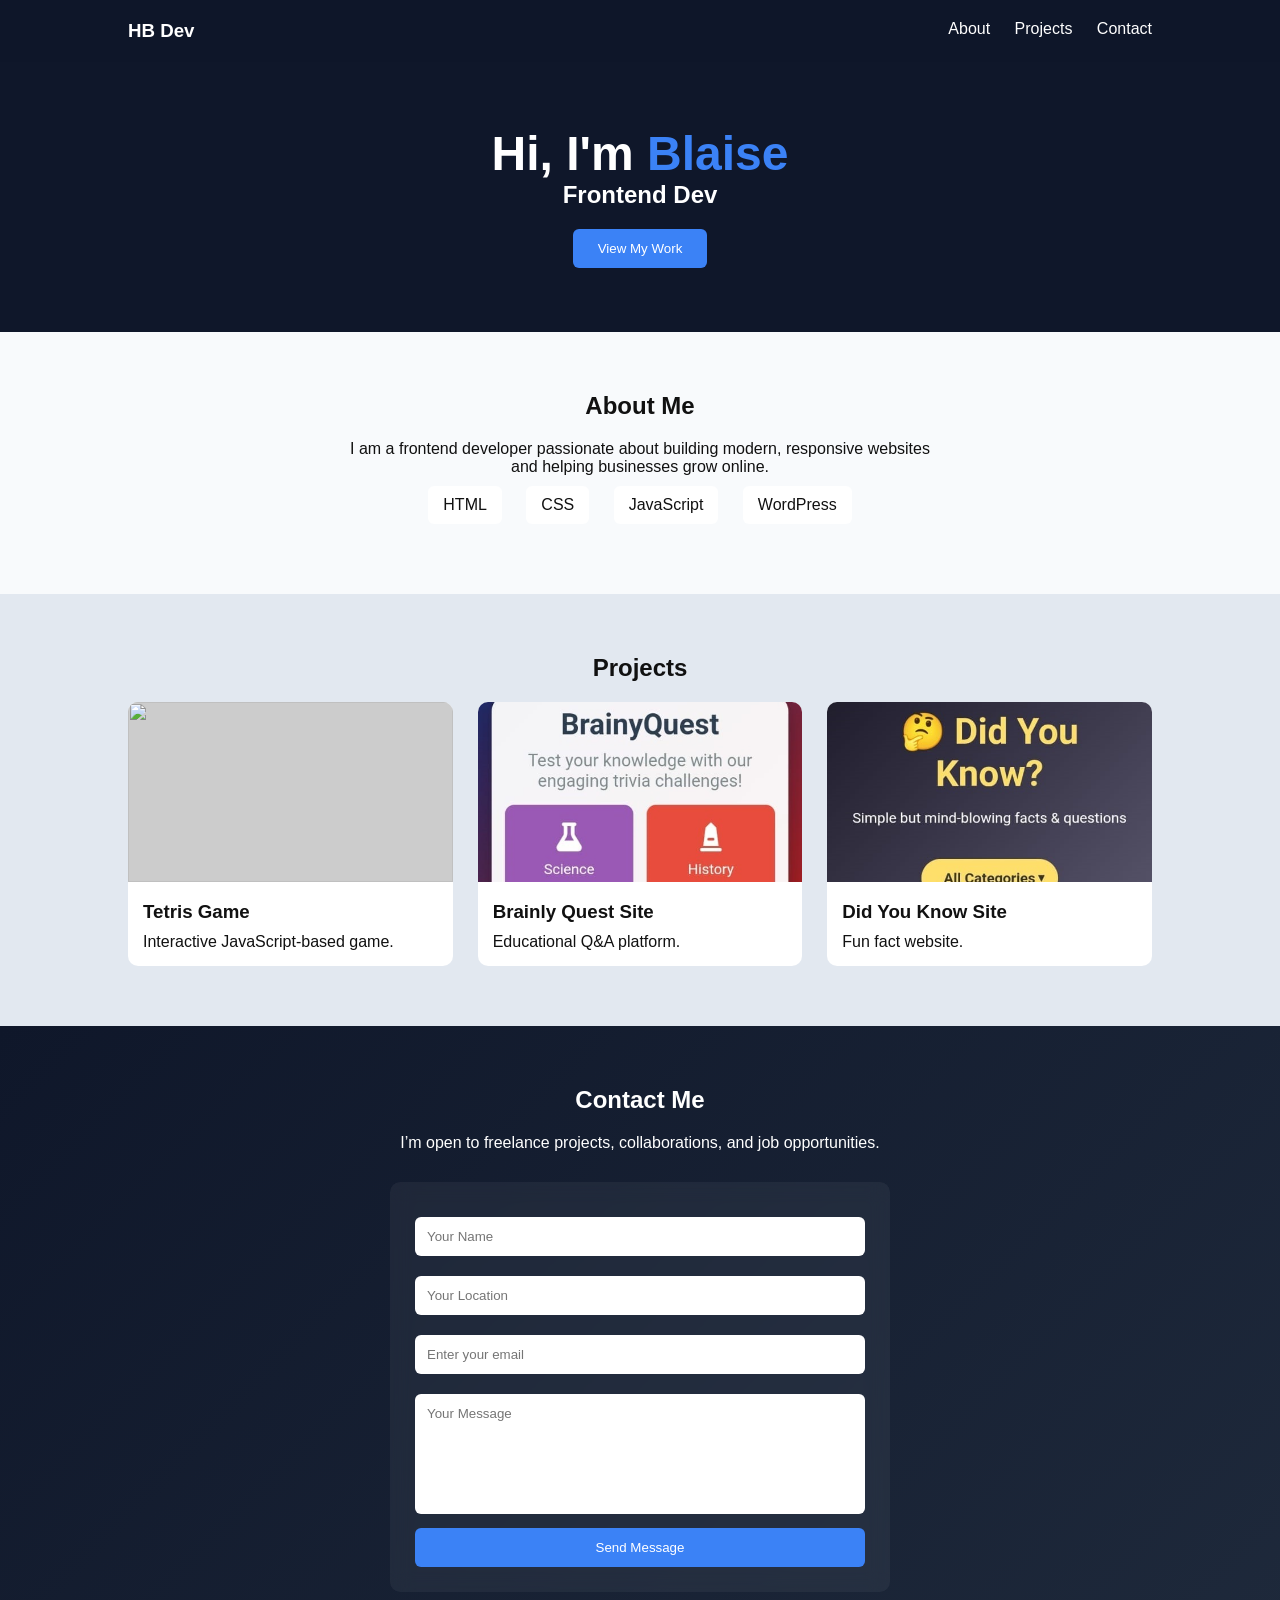
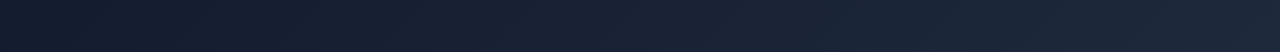
==== index.html @ 78ae5984 "Update index.html" ====
<!DOCTYPE html>
<html lang="en">
<head>
<meta charset="UTF-8">
<meta name="viewport" content="width=device-width, initial-scale=1.0">
<title>HB Portfolio</title>

<style>
* {
  margin: 0;
  padding: 0;
  box-sizing: border-box;
  font-family: 'Segoe UI', sans-serif;
  scroll-behavior: smooth;
  outline: none;
  -webkit-tap-highlight-color: transparent; /* Removes blue highlight on mobile */
}

/* COLORS */
:root {
  --dark: #0f172a;
  --accent: #3b82f6;
  --light-section: #f8fafc;
  --mid-section: #e2e8f0;
  --text-dark: #111;
  --text-light: #fff;
}

/* BODY */
body {
  background: var(--dark);
  color: var(--text-light);
}

/* NAV */
nav {
  display: flex;
  justify-content: space-between;
  padding: 20px 10%;
  position: sticky;
  top: 0;
  background: rgba(15,23,42,0.9);
  backdrop-filter: blur(10px);
}

nav a {
  margin-left: 20px;
  text-decoration: none;
  color: var(--text-light);
}

/* HERO */
.hero {
  height: 30vh;
  display: flex;
  flex-direction: column;
  justify-content: center;
  align-items: center;
  /* gap: 10px; */
  text-align: center;
}

.hero h1 {
  font-size: 3rem;
}

.hero span {
  color: var(--accent);
}

.btn {
  padding: 12px 25px;
  border: none;
  background: var(--accent);
  color: white;
  cursor: pointer;
  border-radius: 6px;
}

/* SECTIONS */
section {
  padding: 60px 10%;
}

/* SECTION COLORS */
#about {
  background: var(--light-section);
  color: var(--text-dark);
}

#projects {
  background: var(--mid-section);
  color: var(--text-dark);
}

#contact {
  background: linear-gradient(135deg, #0f172a, #1e293b);
}

/* HEADINGS */
h2 {
  text-align: center;
  margin-bottom: 20px;
}

/* SKILLS */
.skills {
  text-align: center;
}

.skills span {
  display: inline-block;
  margin: 10px;
  padding: 10px 15px;
  background: white;
  border-radius: 6px;
  color: #111;
  font-weight: 500;
}

/* PROJECTS */
.projects {
  display: grid;
  grid-template-columns: repeat(auto-fit, minmax(280px, 1fr));
  gap: 25px;
}

.project {
  background: white;
  border-radius: 10px;
  overflow: hidden;
  transition: 0.3s;
}

.project:hover {
  transform: translateY(-10px);
}

.project img {
  width: 100%;
  height: 180px;
  object-fit: cover;
  background: #ccc;
}

.project-content {
  padding: 15px;
}

.project-content h3 {
  margin-bottom: 10px;
}

/* CONTACT FORM */
.contact-box {
  max-width: 500px;
  margin: auto;
  background: rgba(255,255,255,0.05);
  padding: 25px;
  border-radius: 10px;
  backdrop-filter: blur(10px);
}

.contact-form input,
.contact-form textarea {
  width: 100%;
  padding: 12px;
  margin: 10px 0;
  border: none;
  border-radius: 6px;
}

.contact-form textarea {
  height: 120px;
  resize: none;
}

.contact-form button {
  width: 100%;
  padding: 12px;
  background: var(--accent);
  border: none;
  color: white;
  border-radius: 6px;
  cursor: pointer;
}

/* ANIMATION */
.hidden {
  opacity: 0;
  transform: translateY(40px);
  transition: 0.6s;
}

.show {
  opacity: 1;
  transform: translateY(0);
}

/* MOBILE */
@media(max-width: 768px) {
  .hero h1 {
    font-size: 2rem;
  }
  nav a {
  margin-left: 10px;
}
nav {
  padding: 15px 5%;
  
}
/* HERO */
.hero {
  height: 25vh;
}
/* SECTIONS */
section {
  padding: 10px 10%;
}


}
</style>
</head>

<body>

<!-- NAV -->
<nav>
  <h3>HB Dev</h3>
  <div>
    <a href="#about">About</a>
    <a href="#projects">Projects</a>
    <a href="#contact">Contact</a>
  </div>
</nav>

<!-- HERO -->
<section class="hero">
  <h1>Hi, I'm <span>Blaise</span></h1>
  <h2 id="typing"></h2>
  <button class="btn" onclick="scrollToProjects()">View My Work</button>
</section>

<!-- ABOUT -->
<section id="about" class="hidden">
  <h2>About Me</h2>
  <p style="text-align:center; max-width:600px; margin:auto;">
    I am a frontend developer passionate about building modern,
     responsive websites and helping businesses grow online.
  </p>

  <div class="skills">
    <span>HTML</span>
    <span>CSS</span>
    <span>JavaScript</span>
    <span>WordPress</span>
  </div>
</section>

<!-- PROJECTS -->
<section id="projects" class="hidden">
  <h2>Projects</h2>

  <div class="projects">
    <div class="project">
      <img src="images/image1.jpg">
      <div class="project-content">
        <h3>Tetris Game</h3>
        <p>Interactive JavaScript-based game.</p>
      </div>
    </div>

    <div class="project">
      <img src="images/image2.jpeg">
      <div class="project-content">
        <h3>Brainly Quest Site</h3>
        <p>Educational Q&A platform.</p>
      </div>
    </div>

    <div class="project">
      <img src="images/image3.jpeg">
      <div class="project-content">
        <h3>Did You Know Site</h3>
        <p>Fun fact website.</p>
      </div>
    </div>
  </div>
</section>

<!-- CONTACT -->
<section id="contact" class="hidden">
  <h2>Contact Me</h2>

  <p style="text-align:center; max-width:600px; margin:auto; margin-bottom:30px;">
    I’m open to freelance projects, collaborations, and job opportunities.
  </p>

  <div class="contact-box">
    <form class="contact-form" action="https://formsubmit.co/heneblaise21@gmail.com" method="POST">
      
      <!-- Hidden Config -->
      <input type="hidden" name="_captcha" value="false">
      <input type="hidden" name="_subject" value="New Portfolio Message">

      <input type="text" name="name" placeholder="Your Name" required>
      <input type="text" name="location" placeholder="Your Location" required>
      <input type="email" name="email" placeholder="Enter your email" required>
      <textarea name="message" placeholder="Your Message" required></textarea>

      <button type="submit">Send Message</button>
    </form>
  </div>
</section>

<script>

/* SCROLL */
function scrollToProjects() {
  document.getElementById("projects").scrollIntoView();
}

/* TYPING EFFECT */
const texts = ["Frontend Developer", "Web Designer", "Creative Thinker"];
let i = 0, j = 0, current = "", deleting = false;

function type() {
  if (!deleting && j <= texts[i].length) {
    current = texts[i].substring(0, j++);
  } else if (deleting && j >= 0) {
    current = texts[i].substring(0, j--);
  }

  document.getElementById("typing").innerHTML = current;

  if (j === texts[i].length) deleting = true;
  if (j === 0) {
    deleting = false;
    i = (i + 1) % texts.length;
  }

  setTimeout(type, 100);
}
type();

/* SCROLL ANIMATION */
const observer = new IntersectionObserver(entries => {
  entries.forEach(entry => {
    if (entry.isIntersecting) {
      entry.target.classList.add("show");
    }
  });
});

document.querySelectorAll(".hidden").forEach(el => observer.observe(el));

</script>

</body>
</html>
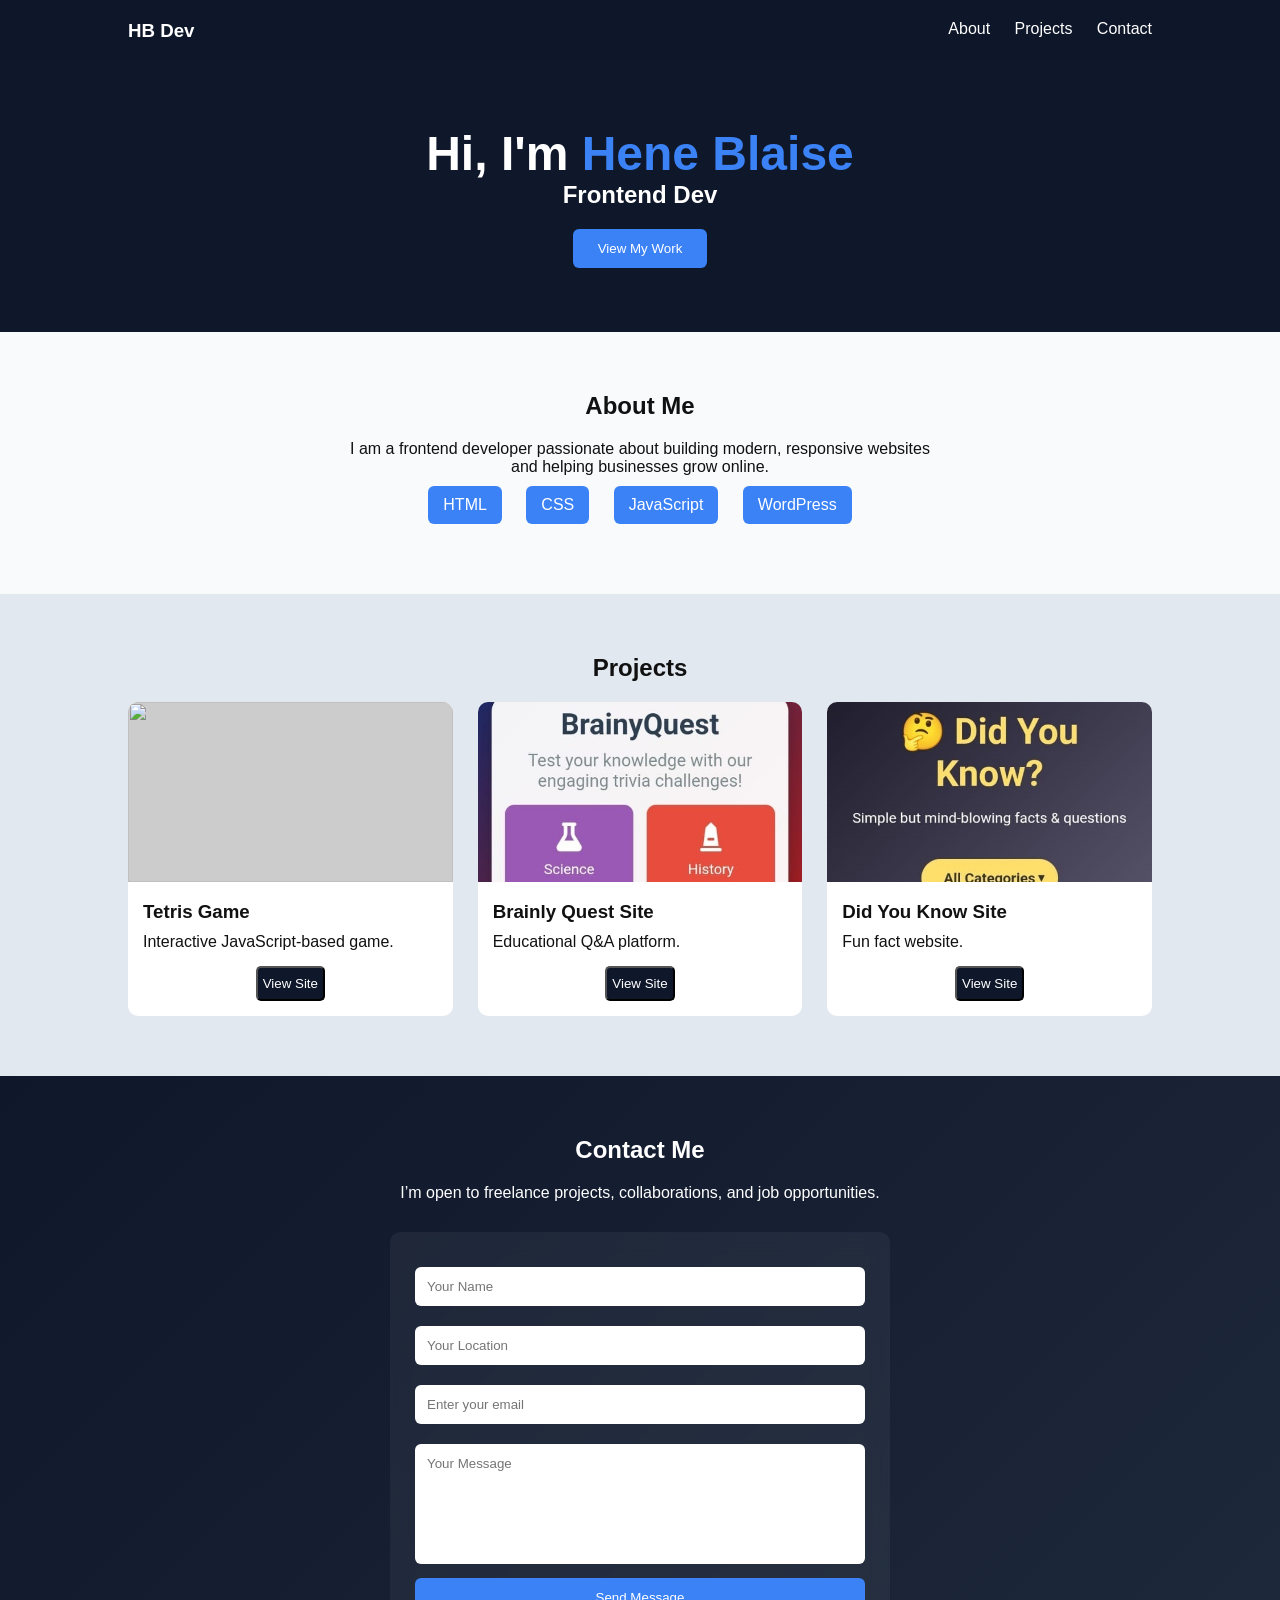
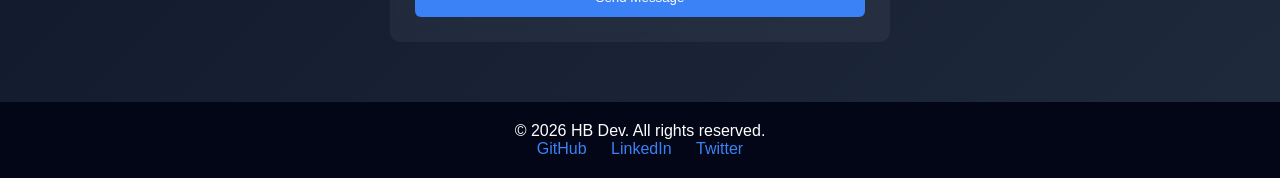
==== commit 3fc94c7d: "Update index.html" ====
--- a/index.html
+++ b/index.html
@@ -112,9 +112,9 @@
   display: inline-block;
   margin: 10px;
   padding: 10px 15px;
-  background: white;
+  background: var(--accent);
   border-radius: 6px;
-  color: #111;
+  color: #ffffff;
   font-weight: 500;
 }
 
@@ -150,6 +150,21 @@
 .project-content h3 {
   margin-bottom: 10px;
 }
+
+.btn-div{
+    display: flex;
+    justify-content: center;
+    margin-bottom: 15px;
+}
+
+
+.project-btn {
+    padding: 8px 5px;
+    border-radius: 5px;
+    color: #fff;
+    background: #0f172a; 
+}
+
 
 /* CONTACT FORM */
 .contact-box {
@@ -197,6 +212,24 @@
   transform: translateY(0);
 }
 
+/* FOOTER */
+footer {
+  background: #020617;
+  color: white;
+  text-align: center;
+  padding: 20px;
+}
+
+footer a {
+  color: var(--accent);
+  margin: 0 10px;
+  text-decoration: none;
+}
+
+
+
+
+
 /* MOBILE */
 @media(max-width: 768px) {
   .hero h1 {
@@ -215,7 +248,7 @@
 }
 /* SECTIONS */
 section {
-  padding: 10px 10%;
+  padding: 20px 10%;
 }
 
 
@@ -237,7 +270,7 @@
 
 <!-- HERO -->
 <section class="hero">
-  <h1>Hi, I'm <span>Blaise</span></h1>
+  <h1>Hi, I'm <span>Hene Blaise</span></h1>
   <h2 id="typing"></h2>
   <button class="btn" onclick="scrollToProjects()">View My Work</button>
 </section>
@@ -269,6 +302,9 @@
         <h3>Tetris Game</h3>
         <p>Interactive JavaScript-based game.</p>
       </div>
+      <div class="btn-div">
+         <a href=""><button class="project-btn" > View Site </button></a>
+      </div>
     </div>
 
     <div class="project">
@@ -277,6 +313,10 @@
         <h3>Brainly Quest Site</h3>
         <p>Educational Q&A platform.</p>
       </div>
+      <div class="btn-div">
+         <a href=""><button class="project-btn" > View Site </button></a>
+      </div>
+      
     </div>
 
     <div class="project">
@@ -284,6 +324,9 @@
       <div class="project-content">
         <h3>Did You Know Site</h3>
         <p>Fun fact website.</p>
+      </div>
+      <div class="btn-div">
+         <a href=""><button class="project-btn" > View Site </button></a>
       </div>
     </div>
   </div>
@@ -313,6 +356,18 @@
     </form>
   </div>
 </section>
+
+
+<footer>
+  <p>© 2026 HB Dev. All rights reserved.</p>
+
+  <div>
+    <a href="#">GitHub</a>
+    <a href="#">LinkedIn</a>
+    <a href="#">Twitter</a>
+  </div>
+</footer>
+
 
 <script>
 
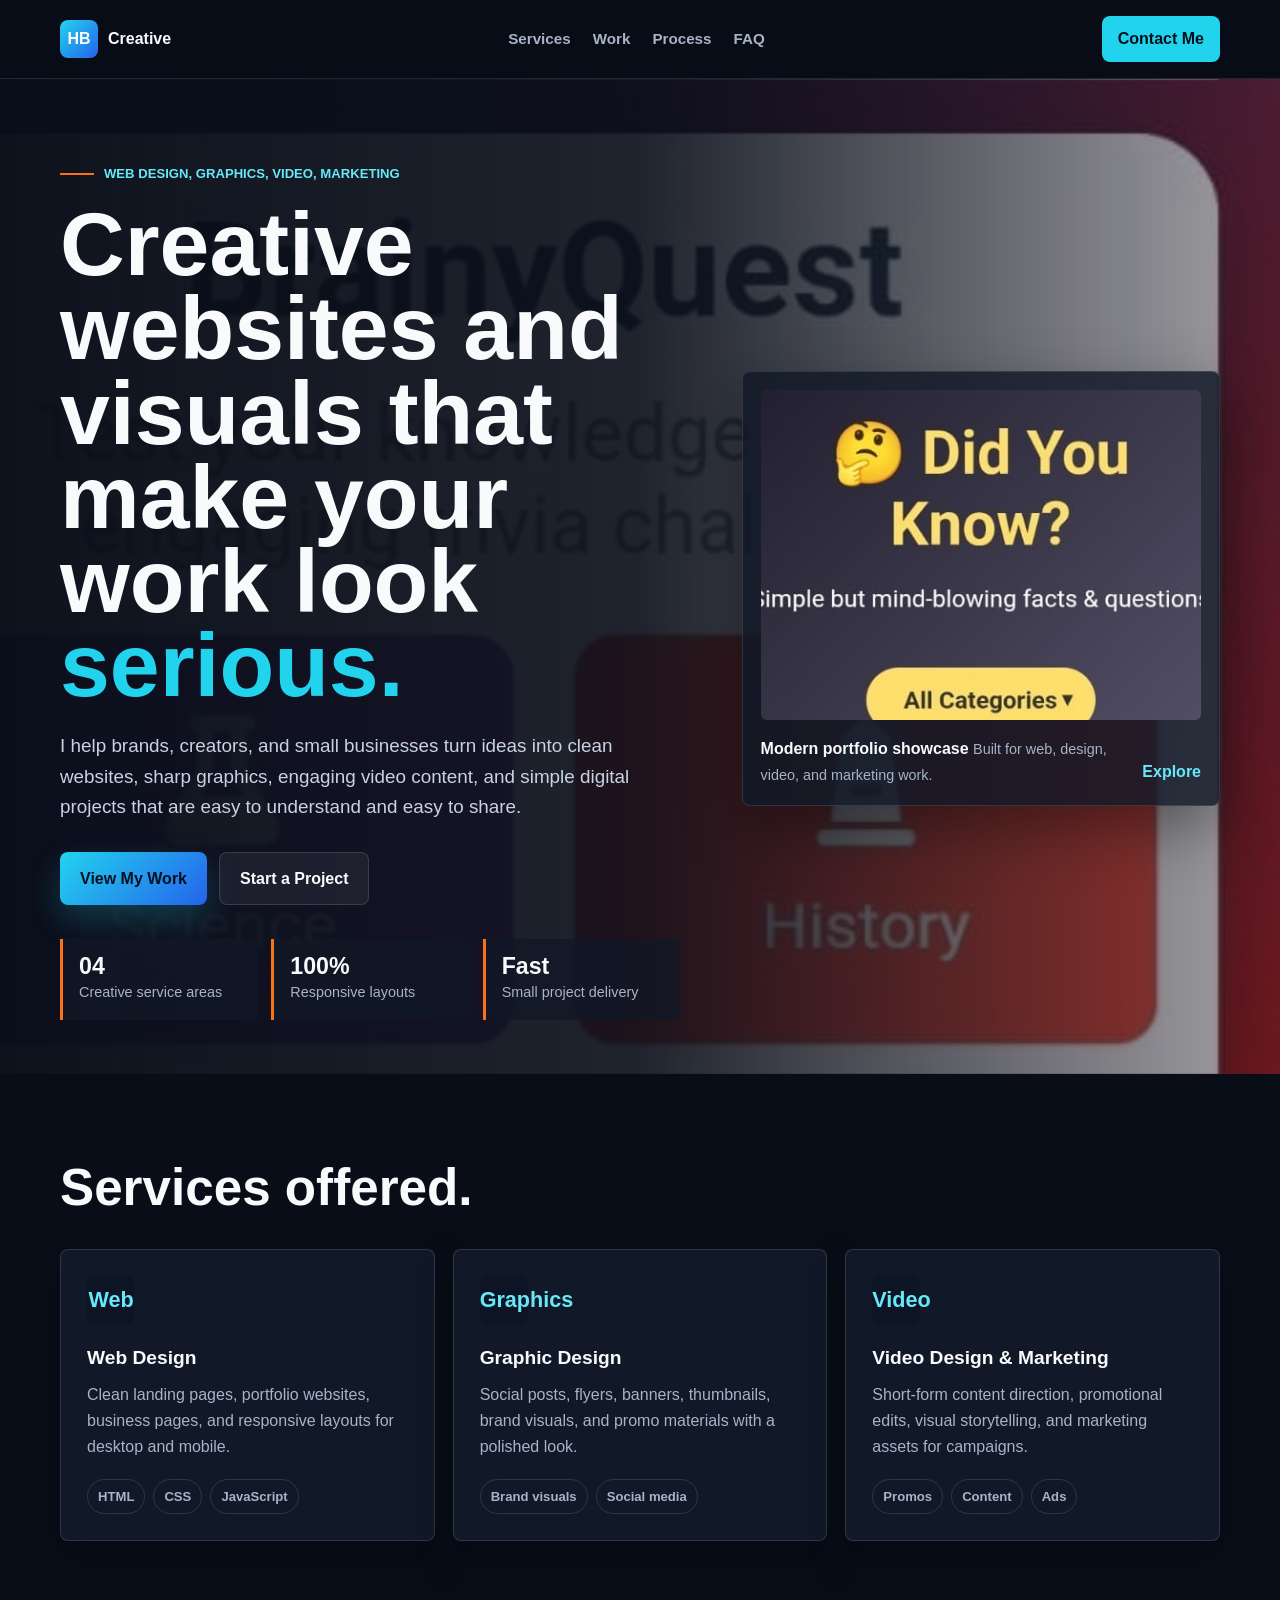
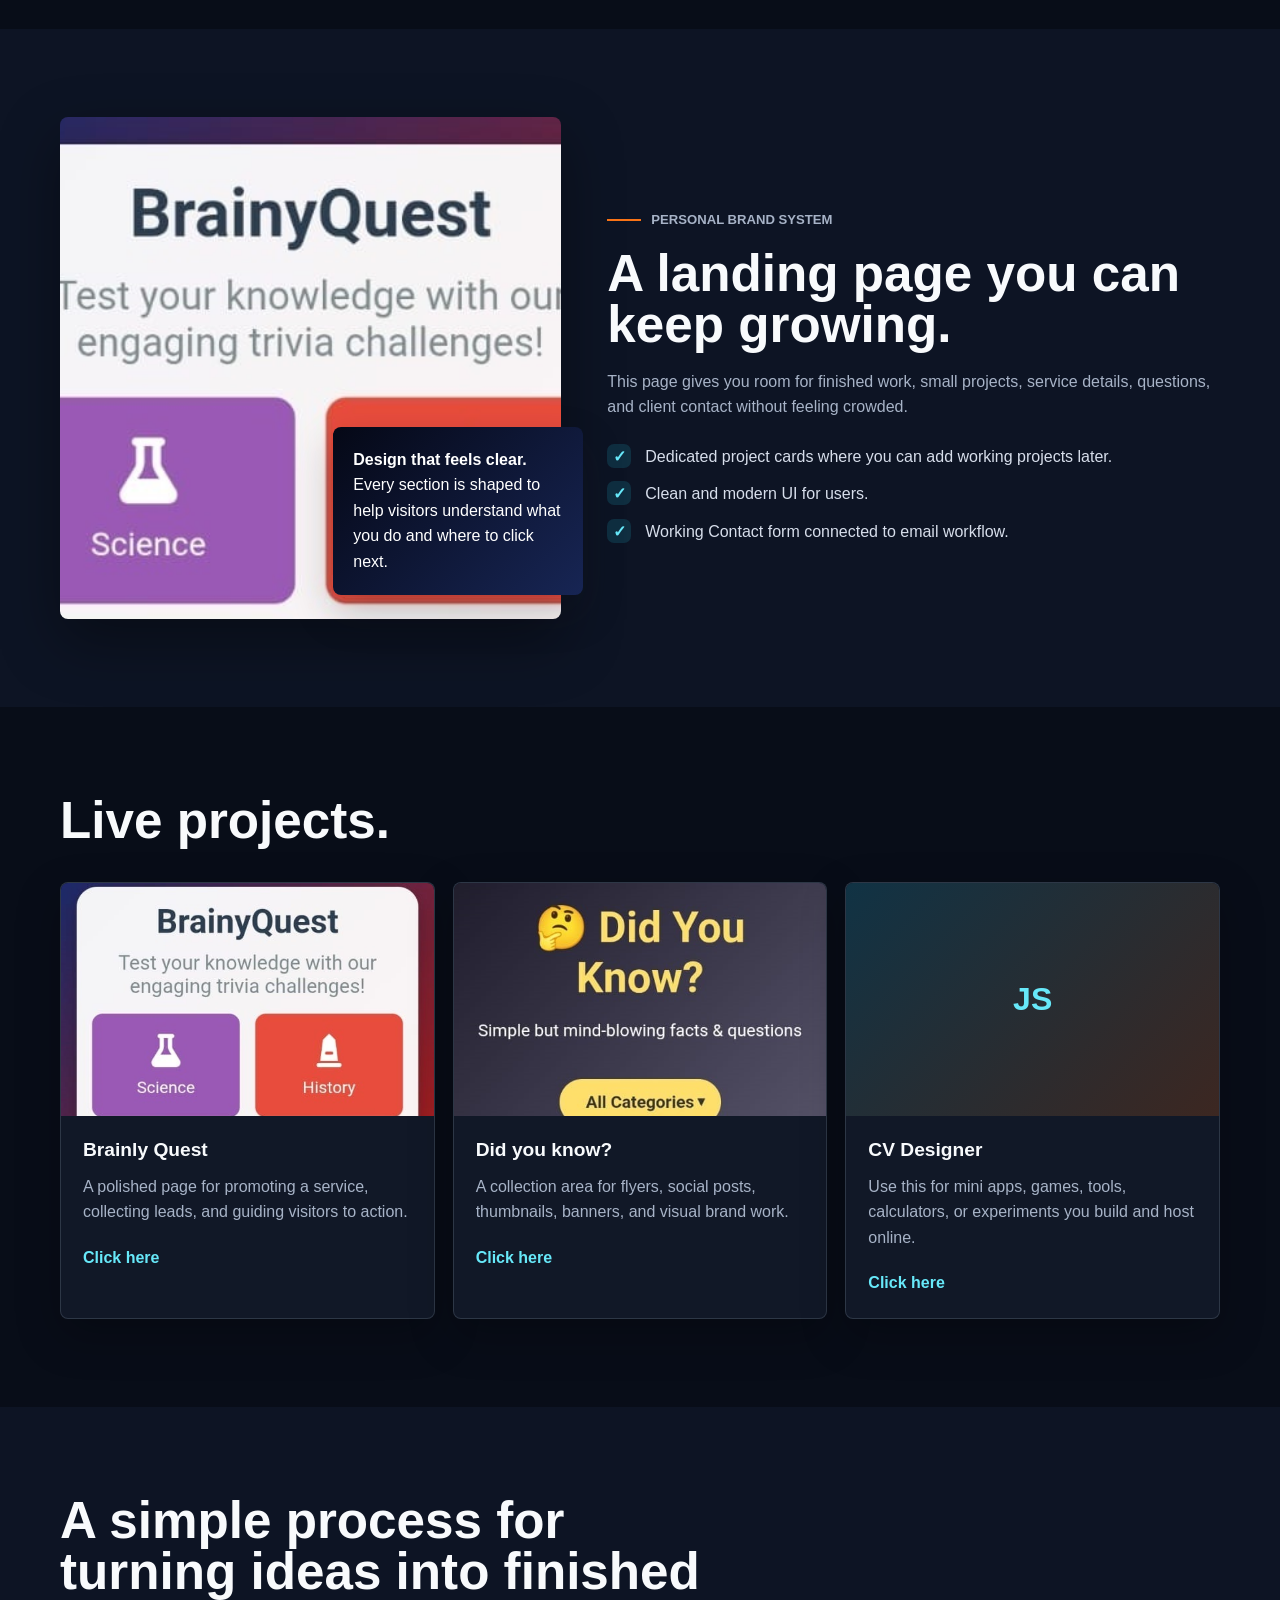
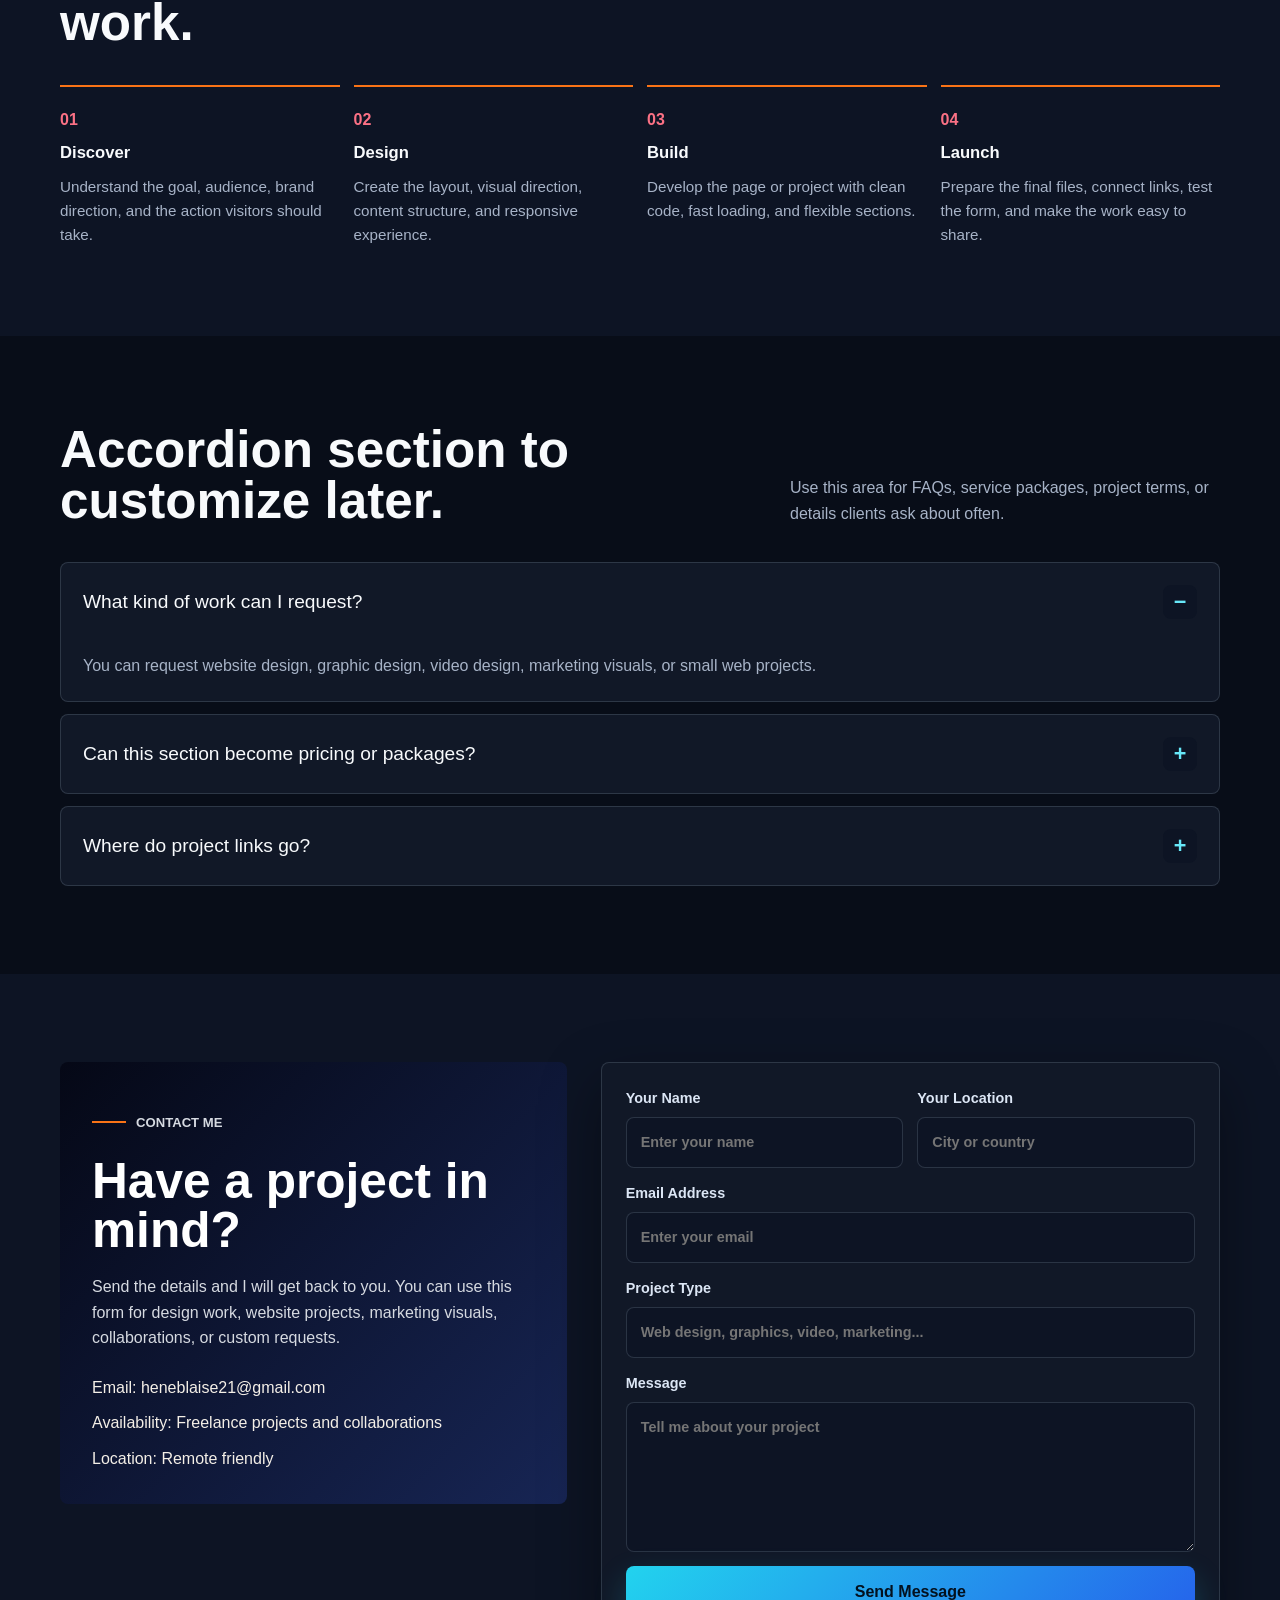
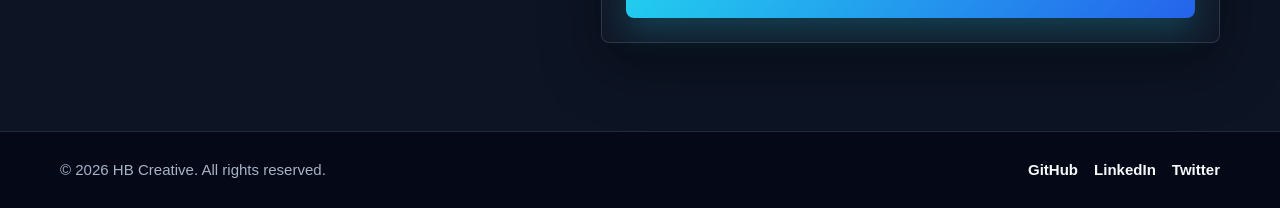
==== commit bfa99b11: "Add files via upload" ====
--- a/index.html
+++ b/index.html
@@ -1,416 +1,1057 @@
-<!DOCTYPE html>
-<html lang="en">
-<head>
-<meta charset="UTF-8">
-<meta name="viewport" content="width=device-width, initial-scale=1.0">
-<title>HB Portfolio</title>
-
-<style>
-* {
-  margin: 0;
-  padding: 0;
-  box-sizing: border-box;
-  font-family: 'Segoe UI', sans-serif;
-  scroll-behavior: smooth;
-  outline: none;
-  -webkit-tap-highlight-color: transparent; /* Removes blue highlight on mobile */
-}
-
-/* COLORS */
-:root {
-  --dark: #0f172a;
-  --accent: #3b82f6;
-  --light-section: #f8fafc;
-  --mid-section: #e2e8f0;
-  --text-dark: #111;
-  --text-light: #fff;
-}
-
-/* BODY */
-body {
-  background: var(--dark);
-  color: var(--text-light);
-}
-
-/* NAV */
-nav {
-  display: flex;
-  justify-content: space-between;
-  padding: 20px 10%;
-  position: sticky;
-  top: 0;
-  background: rgba(15,23,42,0.9);
-  backdrop-filter: blur(10px);
-}
-
-nav a {
-  margin-left: 20px;
-  text-decoration: none;
-  color: var(--text-light);
-}
-
-/* HERO */
-.hero {
-  height: 30vh;
-  display: flex;
-  flex-direction: column;
-  justify-content: center;
-  align-items: center;
-  /* gap: 10px; */
-  text-align: center;
-}
-
-.hero h1 {
-  font-size: 3rem;
-}
-
-.hero span {
-  color: var(--accent);
-}
-
-.btn {
-  padding: 12px 25px;
-  border: none;
-  background: var(--accent);
-  color: white;
-  cursor: pointer;
-  border-radius: 6px;
-}
-
-/* SECTIONS */
-section {
-  padding: 60px 10%;
-}
-
-/* SECTION COLORS */
-#about {
-  background: var(--light-section);
-  color: var(--text-dark);
-}
-
-#projects {
-  background: var(--mid-section);
-  color: var(--text-dark);
-}
-
-#contact {
-  background: linear-gradient(135deg, #0f172a, #1e293b);
-}
-
-/* HEADINGS */
-h2 {
-  text-align: center;
-  margin-bottom: 20px;
-}
-
-/* SKILLS */
-.skills {
-  text-align: center;
-}
-
-.skills span {
-  display: inline-block;
-  margin: 10px;
-  padding: 10px 15px;
-  background: var(--accent);
-  border-radius: 6px;
-  color: #ffffff;
-  font-weight: 500;
-}
-
-/* PROJECTS */
-.projects {
-  display: grid;
-  grid-template-columns: repeat(auto-fit, minmax(280px, 1fr));
-  gap: 25px;
-}
-
-.project {
-  background: white;
-  border-radius: 10px;
-  overflow: hidden;
-  transition: 0.3s;
-}
-
-.project:hover {
-  transform: translateY(-10px);
-}
-
-.project img {
-  width: 100%;
-  height: 180px;
-  object-fit: cover;
-  background: #ccc;
-}
-
-.project-content {
-  padding: 15px;
-}
-
-.project-content h3 {
-  margin-bottom: 10px;
-}
-
-.btn-div{
-    display: flex;
-    justify-content: center;
-    margin-bottom: 15px;
-}
-
-
-.project-btn {
-    padding: 8px 5px;
-    border-radius: 5px;
-    color: #fff;
-    background: #0f172a; 
-}
-
-
-/* CONTACT FORM */
-.contact-box {
-  max-width: 500px;
-  margin: auto;
-  background: rgba(255,255,255,0.05);
-  padding: 25px;
-  border-radius: 10px;
-  backdrop-filter: blur(10px);
-}
-
-.contact-form input,
-.contact-form textarea {
-  width: 100%;
-  padding: 12px;
-  margin: 10px 0;
-  border: none;
-  border-radius: 6px;
-}
-
-.contact-form textarea {
-  height: 120px;
-  resize: none;
-}
-
-.contact-form button {
-  width: 100%;
-  padding: 12px;
-  background: var(--accent);
-  border: none;
-  color: white;
-  border-radius: 6px;
-  cursor: pointer;
-}
-
-/* ANIMATION */
-.hidden {
-  opacity: 0;
-  transform: translateY(40px);
-  transition: 0.6s;
-}
-
-.show {
-  opacity: 1;
-  transform: translateY(0);
-}
-
-/* FOOTER */
-footer {
-  background: #020617;
-  color: white;
-  text-align: center;
-  padding: 20px;
-}
-
-footer a {
-  color: var(--accent);
-  margin: 0 10px;
-  text-decoration: none;
-}
-
-
-
-
-
-/* MOBILE */
-@media(max-width: 768px) {
-  .hero h1 {
-    font-size: 2rem;
-  }
-  nav a {
-  margin-left: 10px;
-}
-nav {
-  padding: 15px 5%;
-  
-}
-/* HERO */
-.hero {
-  height: 25vh;
-}
-/* SECTIONS */
-section {
-  padding: 20px 10%;
-}
-
-
-}
-</style>
-</head>
-
-<body>
-
-<!-- NAV -->
-<nav>
-  <h3>HB Dev</h3>
-  <div>
-    <a href="#about">About</a>
-    <a href="#projects">Projects</a>
-    <a href="#contact">Contact</a>
-  </div>
-</nav>
-
-<!-- HERO -->
-<section class="hero">
-  <h1>Hi, I'm <span>Hene Blaise</span></h1>
-  <h2 id="typing"></h2>
-  <button class="btn" onclick="scrollToProjects()">View My Work</button>
-</section>
-
-<!-- ABOUT -->
-<section id="about" class="hidden">
-  <h2>About Me</h2>
-  <p style="text-align:center; max-width:600px; margin:auto;">
-    I am a frontend developer passionate about building modern,
-     responsive websites and helping businesses grow online.
-  </p>
-
-  <div class="skills">
-    <span>HTML</span>
-    <span>CSS</span>
-    <span>JavaScript</span>
-    <span>WordPress</span>
-  </div>
-</section>
-
-<!-- PROJECTS -->
-<section id="projects" class="hidden">
-  <h2>Projects</h2>
-
-  <div class="projects">
-    <div class="project">
-      <img src="images/image1.jpg">
-      <div class="project-content">
-        <h3>Tetris Game</h3>
-        <p>Interactive JavaScript-based game.</p>
-      </div>
-      <div class="btn-div">
-         <a href=""><button class="project-btn" > View Site </button></a>
-      </div>
-    </div>
-
-    <div class="project">
-      <img src="images/image2.jpeg">
-      <div class="project-content">
-        <h3>Brainly Quest Site</h3>
-        <p>Educational Q&A platform.</p>
-      </div>
-      <div class="btn-div">
-         <a href=""><button class="project-btn" > View Site </button></a>
-      </div>
-      
-    </div>
-
-    <div class="project">
-      <img src="images/image3.jpeg">
-      <div class="project-content">
-        <h3>Did You Know Site</h3>
-        <p>Fun fact website.</p>
-      </div>
-      <div class="btn-div">
-         <a href=""><button class="project-btn" > View Site </button></a>
-      </div>
-    </div>
-  </div>
-</section>
-
-<!-- CONTACT -->
-<section id="contact" class="hidden">
-  <h2>Contact Me</h2>
-
-  <p style="text-align:center; max-width:600px; margin:auto; margin-bottom:30px;">
-    I’m open to freelance projects, collaborations, and job opportunities.
-  </p>
-
-  <div class="contact-box">
-    <form class="contact-form" action="https://formsubmit.co/heneblaise21@gmail.com" method="POST">
-      
-      <!-- Hidden Config -->
-      <input type="hidden" name="_captcha" value="false">
-      <input type="hidden" name="_subject" value="New Portfolio Message">
-
-      <input type="text" name="name" placeholder="Your Name" required>
-      <input type="text" name="location" placeholder="Your Location" required>
-      <input type="email" name="email" placeholder="Enter your email" required>
-      <textarea name="message" placeholder="Your Message" required></textarea>
-
-      <button type="submit">Send Message</button>
-    </form>
-  </div>
-</section>
-
-
-<footer>
-  <p>© 2026 HB Dev. All rights reserved.</p>
-
-  <div>
-    <a href="#">GitHub</a>
-    <a href="#">LinkedIn</a>
-    <a href="#">Twitter</a>
-  </div>
-</footer>
-
-
-<script>
-
-/* SCROLL */
-function scrollToProjects() {
-  document.getElementById("projects").scrollIntoView();
-}
-
-/* TYPING EFFECT */
-const texts = ["Frontend Developer", "Web Designer", "Creative Thinker"];
-let i = 0, j = 0, current = "", deleting = false;
-
-function type() {
-  if (!deleting && j <= texts[i].length) {
-    current = texts[i].substring(0, j++);
-  } else if (deleting && j >= 0) {
-    current = texts[i].substring(0, j--);
-  }
-
-  document.getElementById("typing").innerHTML = current;
-
-  if (j === texts[i].length) deleting = true;
-  if (j === 0) {
-    deleting = false;
-    i = (i + 1) % texts.length;
-  }
-
-  setTimeout(type, 100);
-}
-type();
-
-/* SCROLL ANIMATION */
-const observer = new IntersectionObserver(entries => {
-  entries.forEach(entry => {
-    if (entry.isIntersecting) {
-      entry.target.classList.add("show");
-    }
-  });
-});
-
-document.querySelectorAll(".hidden").forEach(el => observer.observe(el));
-
-</script>
-
-</body>
-</html>
+<!DOCTYPE html>
+<html lang="en">
+<head>
+<meta charset="UTF-8">
+<meta name="viewport" content="width=device-width, initial-scale=1.0">
+<title>HB Creative Portfolio</title>
+
+<style>
+:root {
+  --ink: #f8fafc;
+  --muted: #a7b3c7;
+  --paper: #080d18;
+  --panel: #111827;
+  --line: rgba(148, 163, 184, 0.22);
+  --brand: #22d3ee;
+  --brand-dark: #67e8f9;
+  --accent: #f97316;
+  --rose: #fb7185;
+  --deep: #050816;
+  --soft: #0d1424;
+  --shadow: 0 22px 60px rgba(0, 0, 0, 0.38);
+}
+
+* {
+  box-sizing: border-box;
+  margin: 0;
+  padding: 0;
+}
+
+html {
+  scroll-behavior: smooth;
+}
+
+body {
+  min-height: 100vh;
+  background: var(--paper);
+  color: var(--ink);
+  font-family: Inter, "Segoe UI", Arial, sans-serif;
+  line-height: 1.6;
+}
+
+img {
+  display: block;
+  max-width: 100%;
+}
+
+a {
+  color: inherit;
+  text-decoration: none;
+}
+
+.site-header {
+  position: sticky;
+  top: 0;
+  z-index: 20;
+  border-bottom: 1px solid rgba(148, 163, 184, 0.18);
+  background: rgba(8, 13, 24, 0.86);
+  backdrop-filter: blur(18px);
+}
+
+.nav {
+  display: flex;
+  align-items: center;
+  justify-content: space-between;
+  gap: 24px;
+  width: min(1160px, calc(100% - 32px));
+  margin: 0 auto;
+  padding: 16px 0;
+}
+
+.brand {
+  display: inline-flex;
+  align-items: center;
+  gap: 10px;
+  font-weight: 800;
+  letter-spacing: 0;
+}
+
+.brand-mark {
+  display: grid;
+  width: 38px;
+  height: 38px;
+  place-items: center;
+  border-radius: 8px;
+  background: linear-gradient(135deg, var(--brand), #2563eb);
+  color: #fff;
+}
+
+.nav-links {
+  display: flex;
+  align-items: center;
+  gap: 22px;
+  color: var(--muted);
+  font-size: 0.95rem;
+  font-weight: 650;
+}
+
+.nav-links a:hover {
+  color: var(--brand);
+}
+
+.nav-cta,
+.btn {
+  display: inline-flex;
+  align-items: center;
+  justify-content: center;
+  min-height: 44px;
+  border: 0;
+  border-radius: 8px;
+  cursor: pointer;
+  font: inherit;
+  font-weight: 750;
+  transition: transform 0.2s ease, box-shadow 0.2s ease, background 0.2s ease;
+}
+
+.nav-cta {
+  padding: 10px 16px;
+  background: var(--brand);
+  color: #04111d;
+}
+
+.btn {
+  padding: 13px 20px;
+}
+
+.btn.primary {
+  background: linear-gradient(135deg, var(--brand), #2563eb);
+  color: #03111f;
+  box-shadow: 0 14px 32px rgba(34, 211, 238, 0.22);
+}
+
+.btn.secondary {
+  border: 1px solid var(--line);
+  background: rgba(255, 255, 255, 0.06);
+  color: var(--ink);
+}
+
+.btn:hover,
+.nav-cta:hover {
+  transform: translateY(-2px);
+}
+
+main {
+  overflow: hidden;
+}
+
+.section {
+  padding: 88px 0;
+}
+
+.section.alt {
+  background: var(--soft);
+}
+
+.wrap {
+  width: min(1160px, calc(100% - 32px));
+  margin: 0 auto;
+}
+
+.hero {
+  position: relative;
+  min-height: calc(100vh - 72px);
+  display: grid;
+  align-items: center;
+  padding: 78px 0 54px;
+  background:
+    linear-gradient(90deg, rgba(8, 13, 24, 0.98) 0%, rgba(8, 13, 24, 0.9) 50%, rgba(8, 13, 24, 0.36) 100%),
+    url("images/image2.jpeg") center right / cover;
+}
+
+.hero-grid {
+  display: grid;
+  grid-template-columns: minmax(0, 1.02fr) minmax(320px, 0.78fr);
+  gap: 56px;
+  align-items: center;
+}
+
+.eyebrow {
+  display: inline-flex;
+  align-items: center;
+  gap: 10px;
+  margin-bottom: 18px;
+  color: var(--brand-dark);
+  font-size: 0.82rem;
+  font-weight: 800;
+  text-transform: uppercase;
+}
+
+.eyebrow::before {
+  content: "";
+  width: 34px;
+  height: 2px;
+  background: var(--accent);
+}
+
+.hero h1 {
+  max-width: 760px;
+  font-size: clamp(2.7rem, 7vw, 6.4rem);
+  line-height: 0.94;
+  letter-spacing: 0;
+}
+
+.hero h1 span {
+  color: var(--brand);
+}
+
+.hero-copy {
+  max-width: 650px;
+  margin: 24px 0 30px;
+  color: #c7d2e4;
+  font-size: clamp(1rem, 2vw, 1.18rem);
+}
+
+.hero-actions {
+  display: flex;
+  flex-wrap: wrap;
+  gap: 12px;
+  margin-bottom: 34px;
+}
+
+.hero-stats {
+  display: grid;
+  grid-template-columns: repeat(3, minmax(0, 1fr));
+  gap: 14px;
+  max-width: 620px;
+}
+
+.stat {
+  border-left: 3px solid var(--accent);
+  background: rgba(17, 24, 39, 0.78);
+  padding: 16px;
+}
+
+.stat strong {
+  display: block;
+  font-size: 1.45rem;
+  line-height: 1;
+}
+
+.stat span {
+  color: var(--muted);
+  font-size: 0.9rem;
+}
+
+.hero-panel {
+  background: rgba(17, 24, 39, 0.82);
+  border: 1px solid rgba(148, 163, 184, 0.2);
+  border-radius: 8px;
+  box-shadow: var(--shadow);
+  padding: 18px;
+}
+
+.hero-panel img {
+  width: 100%;
+  aspect-ratio: 4 / 3;
+  border-radius: 6px;
+  object-fit: cover;
+}
+
+.panel-caption {
+  display: flex;
+  align-items: center;
+  justify-content: space-between;
+  gap: 16px;
+  margin-top: 16px;
+}
+
+.panel-caption strong {
+  font-size: 1rem;
+}
+
+.panel-caption span {
+  color: var(--muted);
+  font-size: 0.9rem;
+}
+
+.section-head {
+  display: flex;
+  align-items: end;
+  justify-content: space-between;
+  gap: 28px;
+  margin-bottom: 36px;
+}
+
+.section-head h2 {
+  max-width: 650px;
+  font-size: clamp(2rem, 4vw, 3.4rem);
+  line-height: 1;
+  letter-spacing: 0;
+}
+
+.section-head p {
+  max-width: 430px;
+  color: var(--muted);
+}
+
+.services {
+  display: grid;
+  grid-template-columns: repeat(3, minmax(0, 1fr));
+  gap: 18px;
+}
+
+.service {
+  min-height: 260px;
+  border: 1px solid var(--line);
+  border-radius: 8px;
+  background: var(--panel);
+  padding: 26px;
+  box-shadow: 0 16px 42px rgba(0, 0, 0, 0.24);
+}
+
+.service-icon {
+  display: grid;
+  width: 48px;
+  height: 48px;
+  margin-bottom: 22px;
+  place-items: center;
+  border-radius: 8px;
+  background: var(--soft);
+  color: var(--brand-dark);
+  font-size: 1.35rem;
+  font-weight: 900;
+}
+
+.service h3,
+.project h3,
+.accordion-title {
+  font-size: 1.2rem;
+  line-height: 1.25;
+}
+
+.service p,
+.project p,
+.accordion-content p {
+  margin-top: 12px;
+  color: var(--muted);
+}
+
+.tags {
+  display: flex;
+  flex-wrap: wrap;
+  gap: 8px;
+  margin-top: 20px;
+}
+
+.tags span {
+  border: 1px solid var(--line);
+  border-radius: 999px;
+  padding: 6px 10px;
+  color: var(--muted);
+  font-size: 0.82rem;
+  font-weight: 700;
+}
+
+.feature-band {
+  display: grid;
+  grid-template-columns: 0.9fr 1.1fr;
+  gap: 46px;
+  align-items: center;
+}
+
+.feature-media {
+  position: relative;
+}
+
+.feature-media img {
+  width: 100%;
+  aspect-ratio: 1 / 1;
+  border-radius: 8px;
+  object-fit: cover;
+  box-shadow: var(--shadow);
+}
+
+.feature-card {
+  position: absolute;
+  right: -22px;
+  bottom: 24px;
+  width: min(250px, 72%);
+  border-radius: 8px;
+  background: linear-gradient(135deg, #050816, #172554);
+  color: #fff;
+  padding: 20px;
+  box-shadow: 0 18px 40px rgba(21, 21, 31, 0.24);
+}
+
+.feature-copy h2 {
+  font-size: clamp(2rem, 4vw, 3.35rem);
+  line-height: 1;
+}
+
+.feature-copy p {
+  margin: 18px 0;
+  color: var(--muted);
+}
+
+.check-list {
+  display: grid;
+  gap: 12px;
+  margin-top: 24px;
+  list-style: none;
+}
+
+.check-list li {
+  display: grid;
+  grid-template-columns: 28px 1fr;
+  gap: 10px;
+  align-items: start;
+  color: #d7deeb;
+}
+
+.check-list li::before {
+  content: "✓";
+  display: grid;
+  width: 24px;
+  height: 24px;
+  place-items: center;
+  border-radius: 7px;
+  background: rgba(34, 211, 238, 0.14);
+  color: var(--brand-dark);
+  font-weight: 900;
+}
+
+.projects-grid {
+  display: grid;
+  grid-template-columns: repeat(3, minmax(0, 1fr));
+  gap: 18px;
+}
+
+.project {
+  overflow: hidden;
+  border: 1px solid var(--line);
+  border-radius: 8px;
+  background: var(--panel);
+  box-shadow: 0 16px 44px rgba(0, 0, 0, 0.25);
+}
+
+.project img,
+.project-placeholder {
+  width: 100%;
+  aspect-ratio: 16 / 10;
+  object-fit: cover;
+}
+
+.project-placeholder {
+  display: grid;
+  place-items: center;
+  background:
+    linear-gradient(135deg, rgba(34, 211, 238, 0.16), rgba(249, 115, 22, 0.2)),
+    var(--soft);
+  color: var(--brand-dark);
+  font-weight: 900;
+  font-size: 2rem;
+}
+
+.project-body {
+  padding: 22px;
+}
+
+.project-link {
+  display: inline-flex;
+  margin-top: 20px;
+  color: var(--brand-dark);
+  font-weight: 850;
+}
+
+.process {
+  display: grid;
+  grid-template-columns: repeat(4, minmax(0, 1fr));
+  gap: 14px;
+  counter-reset: step;
+}
+
+.process-step {
+  counter-increment: step;
+  border-top: 2px solid var(--accent);
+  padding: 20px 6px 0 0;
+}
+
+.process-step::before {
+  content: "0" counter(step);
+  color: var(--rose);
+  font-weight: 900;
+}
+
+.process-step h3 {
+  margin: 8px 0;
+  font-size: 1.04rem;
+}
+
+.process-step p {
+  color: var(--muted);
+  font-size: 0.95rem;
+}
+
+.accordion {
+  display: grid;
+  gap: 12px;
+}
+
+.accordion-item {
+  border: 1px solid var(--line);
+  border-radius: 8px;
+  background: var(--panel);
+  overflow: hidden;
+}
+
+.accordion-button {
+  display: flex;
+  align-items: center;
+  justify-content: space-between;
+  gap: 18px;
+  width: 100%;
+  border: 0;
+  background: transparent;
+  color: var(--ink);
+  cursor: pointer;
+  padding: 22px;
+  text-align: left;
+  font: inherit;
+}
+
+.accordion-button::after {
+  content: "+";
+  display: grid;
+  flex: 0 0 34px;
+  width: 34px;
+  height: 34px;
+  place-items: center;
+  border-radius: 8px;
+  background: var(--soft);
+  color: var(--brand-dark);
+  font-size: 1.35rem;
+  font-weight: 800;
+}
+
+.accordion-button[aria-expanded="true"]::after {
+  content: "−";
+}
+
+.accordion-content {
+  display: none;
+  padding: 0 22px 22px;
+}
+
+.accordion-content.open {
+  display: block;
+}
+
+.contact-layout {
+  display: grid;
+  grid-template-columns: 0.9fr 1.1fr;
+  gap: 34px;
+  align-items: start;
+}
+
+.contact-note {
+  border-radius: 8px;
+  background: linear-gradient(135deg, #050816, #172554);
+  color: #fff;
+  padding: 32px;
+}
+
+.contact-note h2 {
+  font-size: clamp(2rem, 4vw, 3.1rem);
+  line-height: 1;
+}
+
+.contact-note p {
+  margin: 18px 0 24px;
+  color: #d6dae1;
+}
+
+.contact-list {
+  display: grid;
+  gap: 10px;
+  list-style: none;
+  color: #f4efe7;
+}
+
+.contact-form {
+  display: grid;
+  gap: 14px;
+  border: 1px solid var(--line);
+  border-radius: 8px;
+  background: var(--panel);
+  padding: 24px;
+  box-shadow: var(--shadow);
+}
+
+.field-grid {
+  display: grid;
+  grid-template-columns: 1fr 1fr;
+  gap: 14px;
+}
+
+label {
+  display: grid;
+  gap: 7px;
+  color: #dce6f5;
+  font-size: 0.9rem;
+  font-weight: 760;
+}
+
+input,
+textarea {
+  width: 100%;
+  border: 1px solid var(--line);
+  border-radius: 8px;
+  background: var(--soft);
+  color: var(--ink);
+  font: inherit;
+  padding: 13px 14px;
+}
+
+textarea {
+  min-height: 150px;
+  resize: vertical;
+}
+
+input:focus,
+textarea:focus {
+  border-color: var(--brand);
+  outline: 3px solid rgba(15, 118, 110, 0.14);
+}
+
+.site-footer {
+  border-top: 1px solid var(--line);
+  background: var(--deep);
+  padding: 26px 0;
+}
+
+.footer-inner {
+  display: flex;
+  justify-content: space-between;
+  gap: 20px;
+  color: var(--muted);
+  font-size: 0.94rem;
+}
+
+.footer-links {
+  display: flex;
+  gap: 16px;
+  color: var(--ink);
+  font-weight: 700;
+}
+
+.reveal {
+  opacity: 0;
+  transform: translateY(24px);
+  transition: opacity 0.65s ease, transform 0.65s ease;
+}
+
+.reveal.show {
+  opacity: 1;
+  transform: translateY(0);
+}
+
+@media (max-width: 920px) {
+  .nav {
+    align-items: flex-start;
+  }
+
+  .nav-links {
+    display: none;
+  }
+
+  .hero {
+    min-height: auto;
+  }
+
+  .hero-grid,
+  .feature-band,
+  .contact-layout {
+    grid-template-columns: 1fr;
+  }
+
+  .hero-panel {
+    max-width: 520px;
+  }
+
+  .services,
+  .projects-grid {
+    grid-template-columns: 1fr 1fr;
+  }
+
+  .process {
+    grid-template-columns: 1fr 1fr;
+  }
+}
+
+@media (max-width: 640px) {
+  .section {
+    padding: 62px 0;
+  }
+
+  .hero {
+    padding: 54px 0 44px;
+  }
+
+  .hero h1 {
+    font-size: clamp(2.45rem, 16vw, 4.2rem);
+  }
+
+  .hero-stats,
+  .services,
+  .projects-grid,
+  .process,
+  .field-grid {
+    grid-template-columns: 1fr;
+  }
+
+  .section-head,
+  .footer-inner,
+  .panel-caption {
+    align-items: flex-start;
+    flex-direction: column;
+  }
+
+  .feature-card {
+    position: static;
+    width: 100%;
+    margin-top: 12px;
+  }
+
+  .contact-form,
+  .contact-note,
+  .service,
+  .project-body {
+    padding: 20px;
+  }
+}
+</style>
+</head>
+
+<body>
+<header class="site-header">
+  <nav class="nav" aria-label="Primary navigation">
+    <a href="#" class="brand" aria-label="HB Creative home">
+      <span class="brand-mark">HB</span>
+      <span>Creative</span>
+    </a>
+
+    <div class="nav-links">
+      <a href="#services">Services</a>
+      <a href="#work">Work</a>
+      <a href="#process">Process</a>
+      <a href="#faq">FAQ</a>
+    </div>
+
+    <a href="#contact" class="nav-cta">Contact Me</a>
+  </nav>
+</header>
+
+<main>
+  <section class="hero" id="top">
+    <div class="wrap hero-grid">
+      <div>
+        <p class="eyebrow">Web design, graphics, video, marketing</p>
+        <h1>Creative websites and visuals that make your work look <span>serious.</span></h1>
+        <p class="hero-copy">
+          I help brands, creators, and small businesses turn ideas into clean websites, sharp graphics,
+          engaging video content, and simple digital projects that are easy to understand and easy to share.
+        </p>
+        <div class="hero-actions">
+          <a href="#work" class="btn primary">View My Work</a>
+          <a href="#contact" class="btn secondary">Start a Project</a>
+        </div>
+        <div class="hero-stats" aria-label="Portfolio highlights">
+          <div class="stat">
+            <strong>04</strong>
+            <span>Creative service areas</span>
+          </div>
+          <div class="stat">
+            <strong>100%</strong>
+            <span>Responsive layouts</span>
+          </div>
+          <div class="stat">
+            <strong>Fast</strong>
+            <span>Small project delivery</span>
+          </div>
+        </div>
+      </div>
+
+      <aside class="hero-panel reveal" aria-label="Featured creative preview">
+        <img src="images/image3.jpeg" alt="Featured portfolio preview">
+        <div class="panel-caption">
+          <div>
+            <strong>Modern portfolio showcase</strong>
+            <span>Built for web, design, video, and marketing work.</span>
+          </div>
+          <a href="#services" class="project-link">Explore</a>
+        </div>
+      </aside>
+    </div>
+  </section>
+
+  <section class="section" id="services">
+    <div class="wrap">
+      <div class="section-head reveal">
+        <h2>Services offered.</h2>
+        
+      </div>
+
+      <div class="services">
+        <article class="service reveal">
+          <div class="service-icon">Web</div>
+          <h3>Web Design</h3>
+          <p>Clean landing pages, portfolio websites, business pages, and responsive layouts for desktop and mobile.</p>
+          <div class="tags">
+            <span>HTML</span>
+            <span>CSS</span>
+            <span>JavaScript</span>
+          </div>
+        </article>
+
+        <article class="service reveal">
+          <div class="service-icon">Graphics</div>
+          <h3>Graphic Design</h3>
+          <p>Social posts, flyers, banners, thumbnails, brand visuals, and promo materials with a polished look.</p>
+          <div class="tags">
+            <span>Brand visuals</span>
+            <span>Social media</span>
+          </div>
+        </article>
+
+        <article class="service reveal">
+          <div class="service-icon">Video</div>
+          <h3>Video Design & Marketing</h3>
+          <p>Short-form content direction, promotional edits, visual storytelling, and marketing assets for campaigns.</p>
+          <div class="tags">
+            <span>Promos</span>
+            <span>Content</span>
+            <span>Ads</span>
+          </div>
+        </article>
+      </div>
+    </div>
+  </section>
+
+  <section class="section alt">
+    <div class="wrap feature-band">
+      <div class="feature-media reveal">
+        <img src="images/image2.jpeg" alt="Creative project preview">
+        <div class="feature-card">
+          <strong>Design that feels clear.</strong>
+          <p>Every section is shaped to help visitors understand what you do and where to click next.</p>
+        </div>
+      </div>
+
+      <div class="feature-copy reveal">
+        <p class="eyebrow">Personal brand system</p>
+        <h2>A landing page you can keep growing.</h2>
+        <p>
+          This page gives you room for finished work, small projects, service details, questions,
+          and client contact without feeling crowded.
+        </p>
+        <ul class="check-list">
+          <li>Dedicated project cards where you can add working projects later.</li>
+          <li>Clean and modern UI for users.</li>
+          <li>Working Contact form connected to email workflow.</li>
+        </ul>
+      </div>
+    </div>
+  </section>
+
+  <section class="section" id="work">
+    <div class="wrap">
+      <div class="section-head reveal">
+        <h2>Live projects.</h2>
+        
+      </div>
+
+      <div class="projects-grid">
+        <article class="project reveal">
+          <img src="images/image2.jpeg" alt="Website project preview">
+          <div class="project-body">
+            <h3>Brainly Quest</h3>
+            <p>A polished page for promoting a service, collecting leads, and guiding visitors to action.</p>
+            <a href="#" class="project-link">Click here</a>
+          </div>
+        </article>
+
+        <article class="project reveal">
+          <img src="images/image3.jpeg" alt="Creative design project preview">
+          <div class="project-body">
+            <h3>Did you know?</h3>
+            <p>A collection area for flyers, social posts, thumbnails, banners, and visual brand work.</p>
+            <a href="#" class="project-link">Click here</a>
+          </div>
+        </article>
+
+        <article class="project reveal">
+          <div class="project-placeholder" aria-hidden="true">JS</div>
+          <div class="project-body">
+            <h3>CV Designer</h3>
+            <p>Use this for mini apps, games, tools, calculators, or experiments you build and host online.</p>
+            <a href="#" class="project-link">Click here</a>
+          </div>
+        </article>
+      </div>
+    </div>
+  </section>
+
+  <section class="section alt" id="process">
+    <div class="wrap">
+      <div class="section-head reveal">
+        <h2>A simple process for turning ideas into finished work.</h2>
+        
+      </div>
+
+      <div class="process">
+        <article class="process-step reveal">
+          <h3>Discover</h3>
+          <p>Understand the goal, audience, brand direction, and the action visitors should take.</p>
+        </article>
+        <article class="process-step reveal">
+          <h3>Design</h3>
+          <p>Create the layout, visual direction, content structure, and responsive experience.</p>
+        </article>
+        <article class="process-step reveal">
+          <h3>Build</h3>
+          <p>Develop the page or project with clean code, fast loading, and flexible sections.</p>
+        </article>
+        <article class="process-step reveal">
+          <h3>Launch</h3>
+          <p>Prepare the final files, connect links, test the form, and make the work easy to share.</p>
+        </article>
+      </div>
+    </div>
+  </section>
+
+  <section class="section" id="faq">
+    <div class="wrap">
+      <div class="section-head reveal">
+        <h2>Accordion section to customize later.</h2>
+        <p>Use this area for FAQs, service packages, project terms, or details clients ask about often.</p>
+      </div>
+
+      <div class="accordion reveal">
+        <div class="accordion-item">
+          <button class="accordion-button" type="button" aria-expanded="true" aria-controls="acc-1">
+            <span class="accordion-title">What kind of work can I request?</span>
+          </button>
+          <div class="accordion-content open" id="acc-1">
+            <p>You can request website design, graphic design, video design, marketing visuals, or small web projects.</p>
+          </div>
+        </div>
+
+        <div class="accordion-item">
+          <button class="accordion-button" type="button" aria-expanded="false" aria-controls="acc-2">
+            <span class="accordion-title">Can this section become pricing or packages?</span>
+          </button>
+          <div class="accordion-content" id="acc-2">
+            <p>Yes. Replace this text with package names, deliverables, timelines, and starting prices when ready.</p>
+          </div>
+        </div>
+
+        <div class="accordion-item">
+          <button class="accordion-button" type="button" aria-expanded="false" aria-controls="acc-3">
+            <span class="accordion-title">Where do project links go?</span>
+          </button>
+          <div class="accordion-content" id="acc-3">
+            <p>Edit the project card buttons in the work section and replace the # symbol with your live URLs.</p>
+          </div>
+        </div>
+      </div>
+    </div>
+  </section>
+
+  <section class="section alt" id="contact">
+    <div class="wrap contact-layout">
+      <div class="contact-note reveal">
+        <p class="eyebrow">Contact me</p>
+        <h2>Have a project in mind?</h2>
+        <p>
+          Send the details and I will get back to you. You can use this form for design work,
+          website projects, marketing visuals, collaborations, or custom requests.
+        </p>
+        <ul class="contact-list">
+          <li>Email: heneblaise21@gmail.com</li>
+          <li>Availability: Freelance projects and collaborations</li>
+          <li>Location: Remote friendly</li>
+        </ul>
+      </div>
+
+      <form class="contact-form reveal" action="https://formsubmit.co/heneblaise21@gmail.com" method="POST">
+        <input type="hidden" name="_next" value="https://heneblaise.github.io/profile/thankyou.html">
+        <input type="hidden" name="_captcha" value="false">
+        <input type="hidden" name="_subject" value="New Portfolio Message">
+
+        <div class="field-grid">
+          <label>
+            Your Name
+            <input type="text" name="name" placeholder="Enter your name" required>
+          </label>
+          <label>
+            Your Location
+            <input type="text" name="location" placeholder="City or country" required>
+          </label>
+        </div>
+
+        <label>
+          Email Address
+          <input type="email" name="email" placeholder="Enter your email" required>
+        </label>
+
+        <label>
+          Project Type
+          <input type="text" name="project_type" placeholder="Web design, graphics, video, marketing...">
+        </label>
+
+        <label>
+          Message
+          <textarea name="message" placeholder="Tell me about your project" required></textarea>
+        </label>
+
+        <button class="btn primary" type="submit">Send Message</button>
+      </form>
+    </div>
+  </section>
+</main>
+
+<footer class="site-footer">
+  <div class="wrap footer-inner">
+    <p>© 2026 HB Creative. All rights reserved.</p>
+    <div class="footer-links">
+      <a href="#">GitHub</a>
+      <a href="#">LinkedIn</a>
+      <a href="#">Twitter</a>
+    </div>
+  </div>
+</footer>
+
+<script>
+const observer = new IntersectionObserver((entries) => {
+  entries.forEach((entry) => {
+    if (entry.isIntersecting) {
+      entry.target.classList.add("show");
+      observer.unobserve(entry.target);
+    }
+  });
+}, { threshold: 0.16 });
+
+document.querySelectorAll(".reveal").forEach((element) => observer.observe(element));
+
+document.querySelectorAll(".accordion-button").forEach((button) => {
+  button.addEventListener("click", () => {
+    const target = document.getElementById(button.getAttribute("aria-controls"));
+    const isOpen = button.getAttribute("aria-expanded") === "true";
+
+    button.setAttribute("aria-expanded", String(!isOpen));
+    target.classList.toggle("open", !isOpen);
+  });
+});
+</script>
+</body>
+</html>
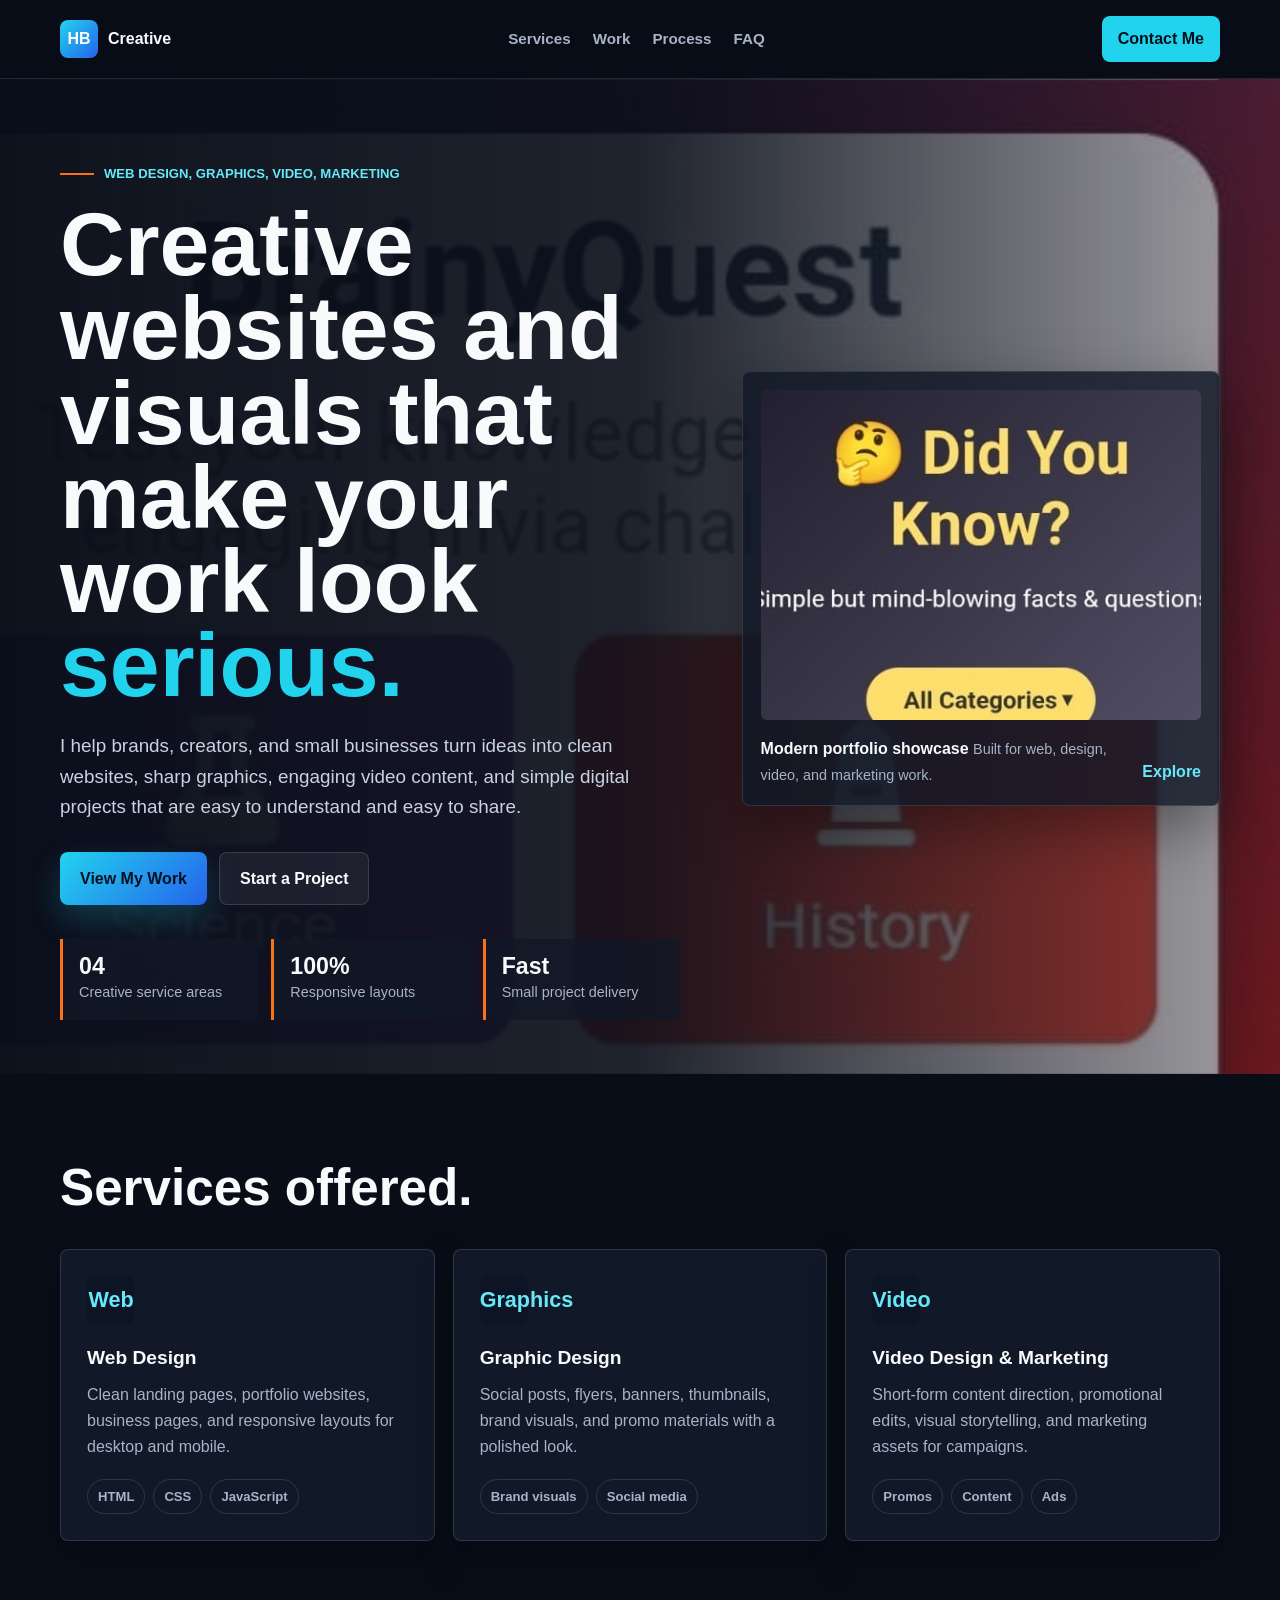
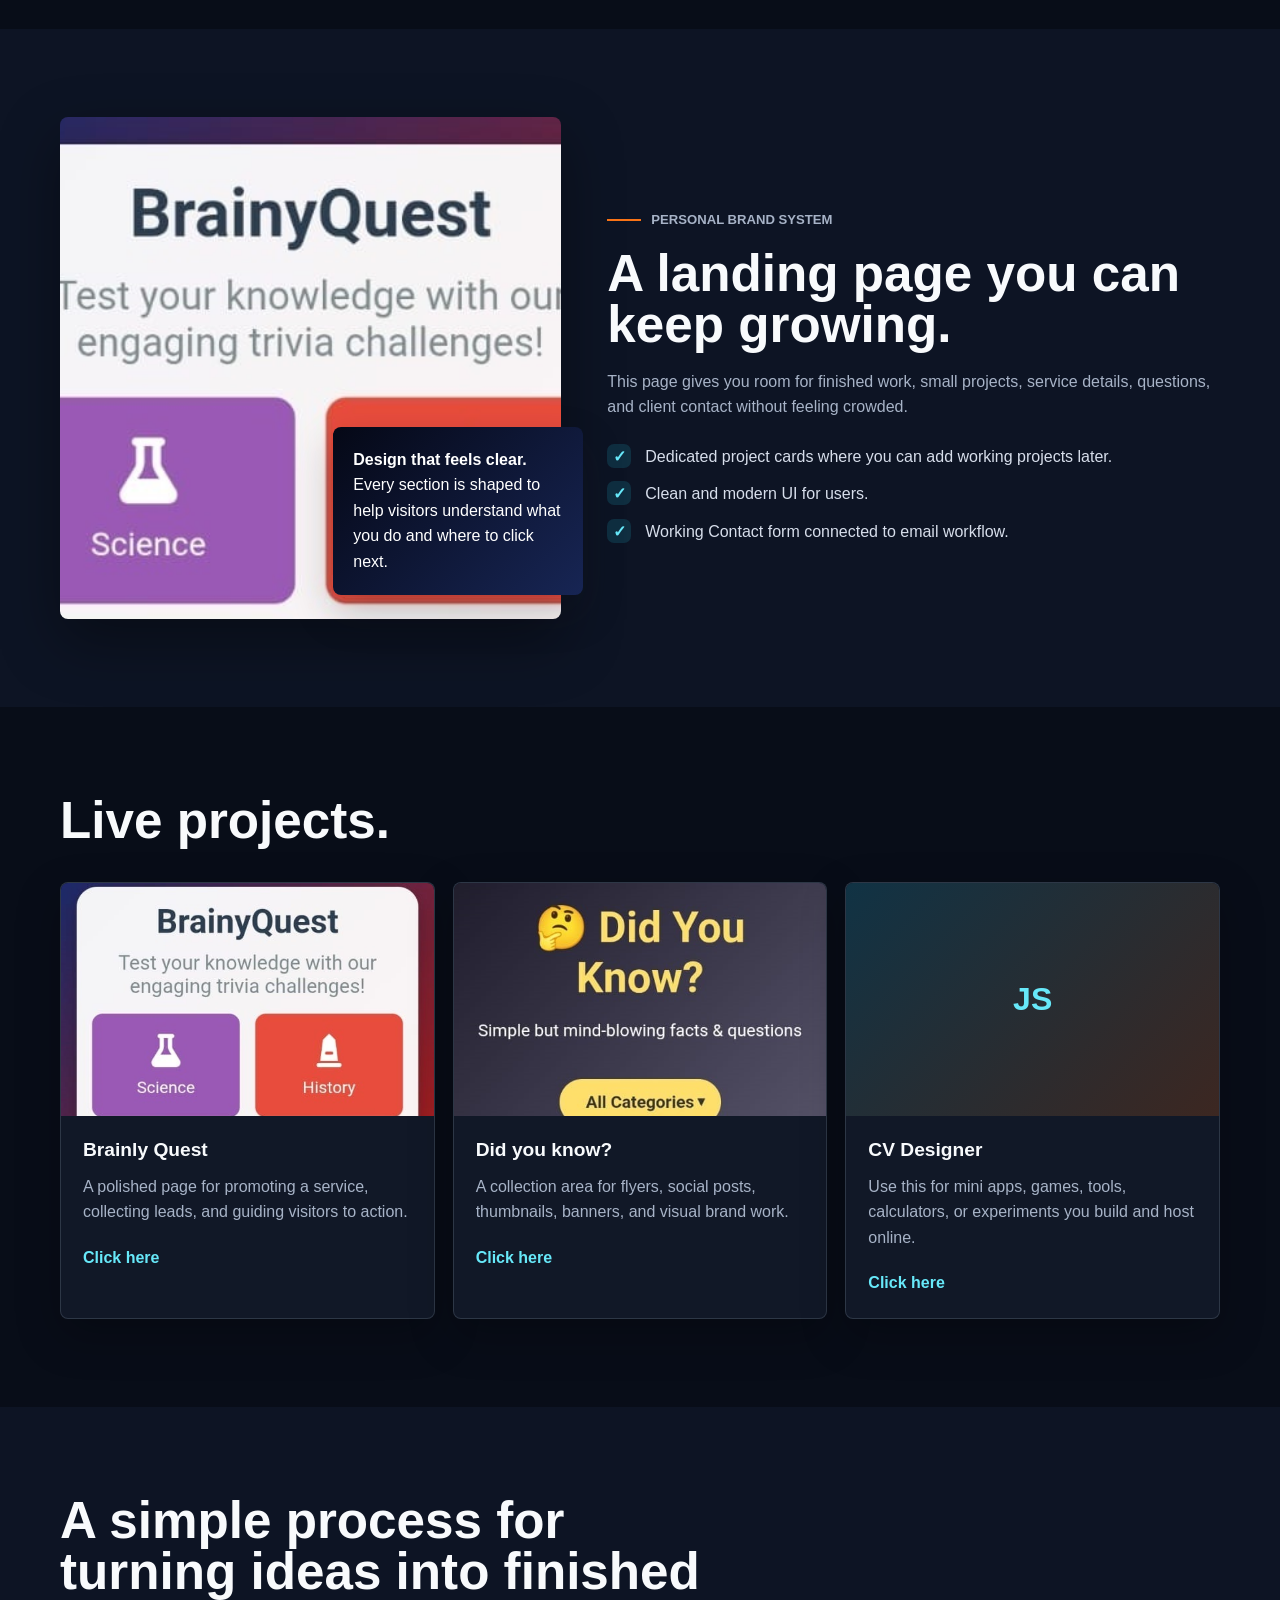
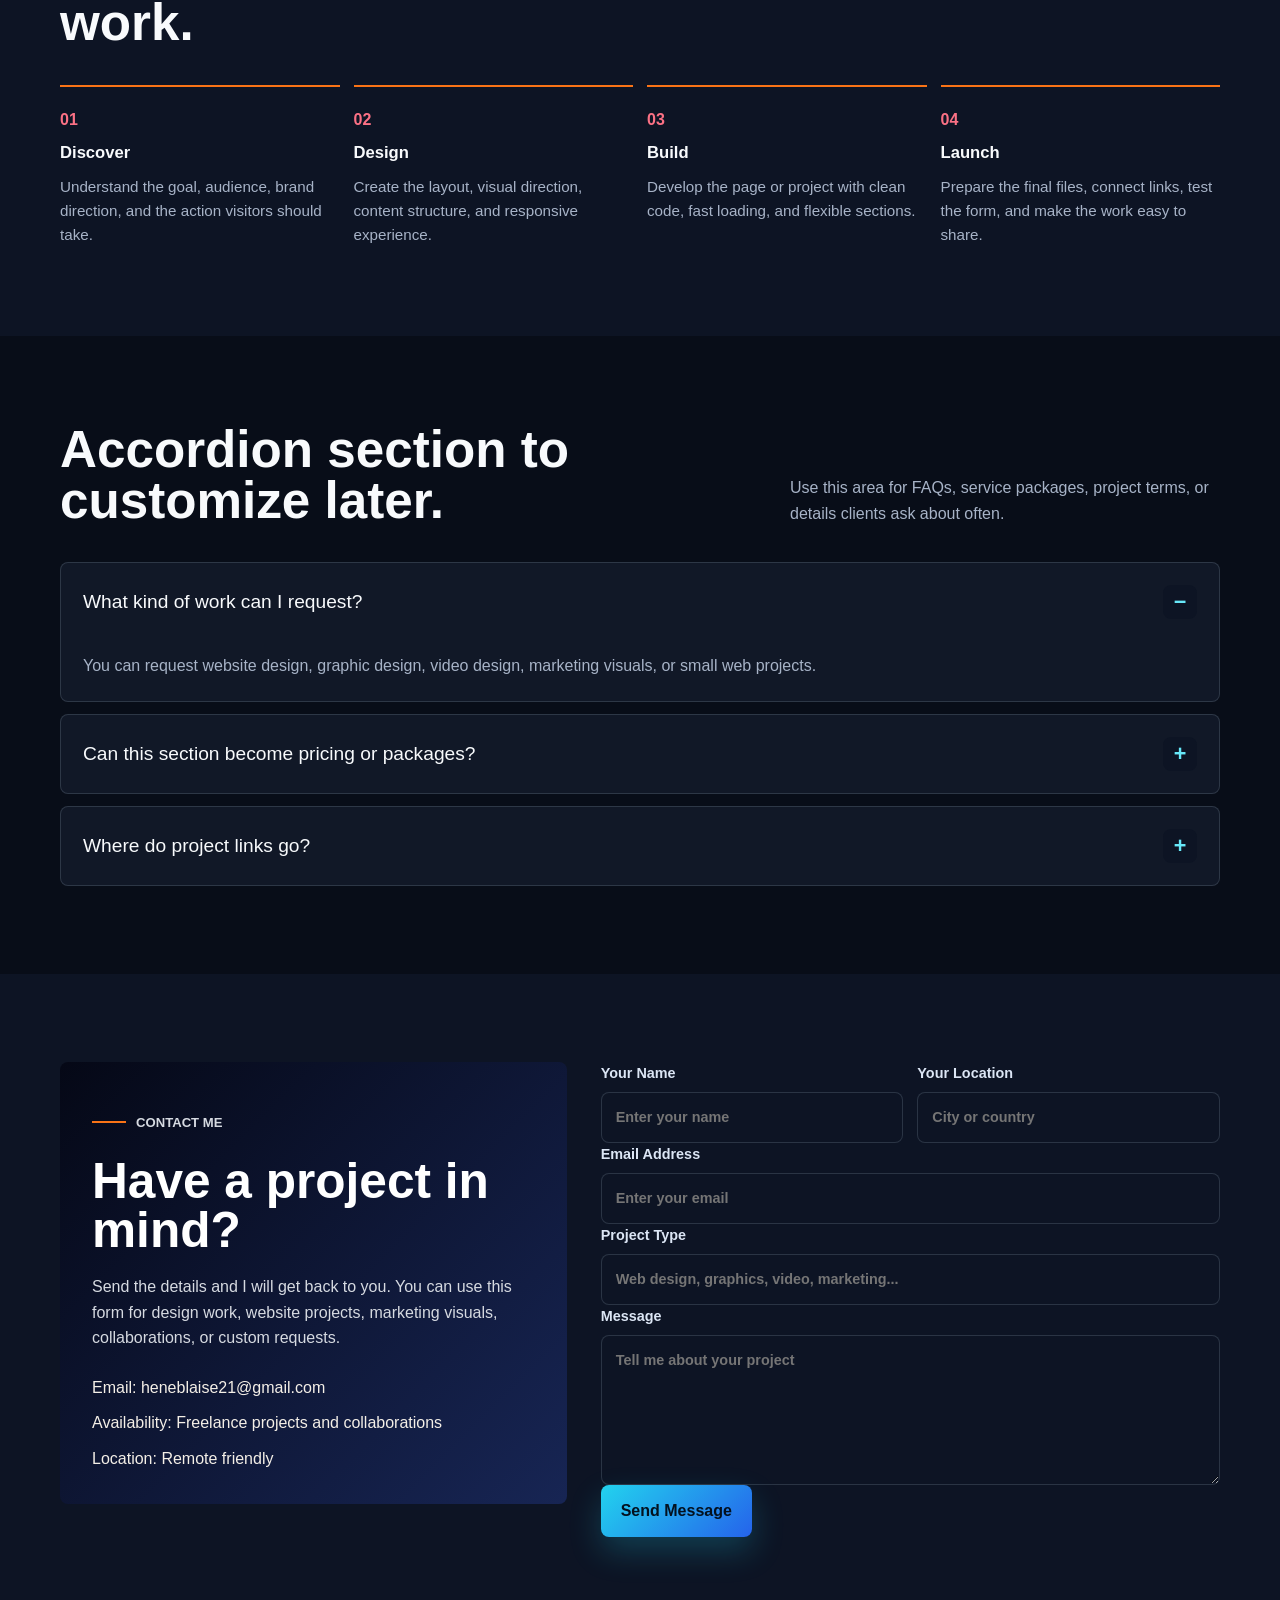
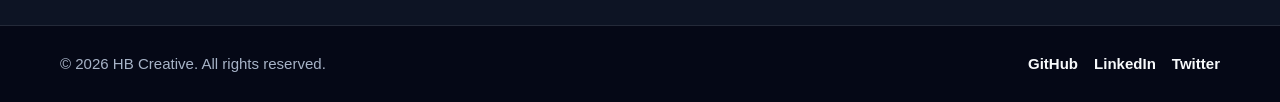
==== commit 7a7fd3c4: "Add files via upload" ====
--- a/index.html
+++ b/index.html
@@ -983,10 +983,11 @@
         </ul>
       </div>
 
-      <form class="contact-form reveal" action="https://formsubmit.co/heneblaise21@gmail.com" method="POST">
-        <input type="hidden" name="_next" value="https://heneblaise.github.io/profile/thankyou.html">
-        <input type="hidden" name="_captcha" value="false">
-        <input type="hidden" name="_subject" value="New Portfolio Message">
+
+      <form action="https://api.web3forms.com/submit" method="POST">
+  <input type="hidden" name="access_key" value="d9c6fe59-164a-40d8-971f-fdd26287a13c">
+
+
 
         <div class="field-grid">
           <label>
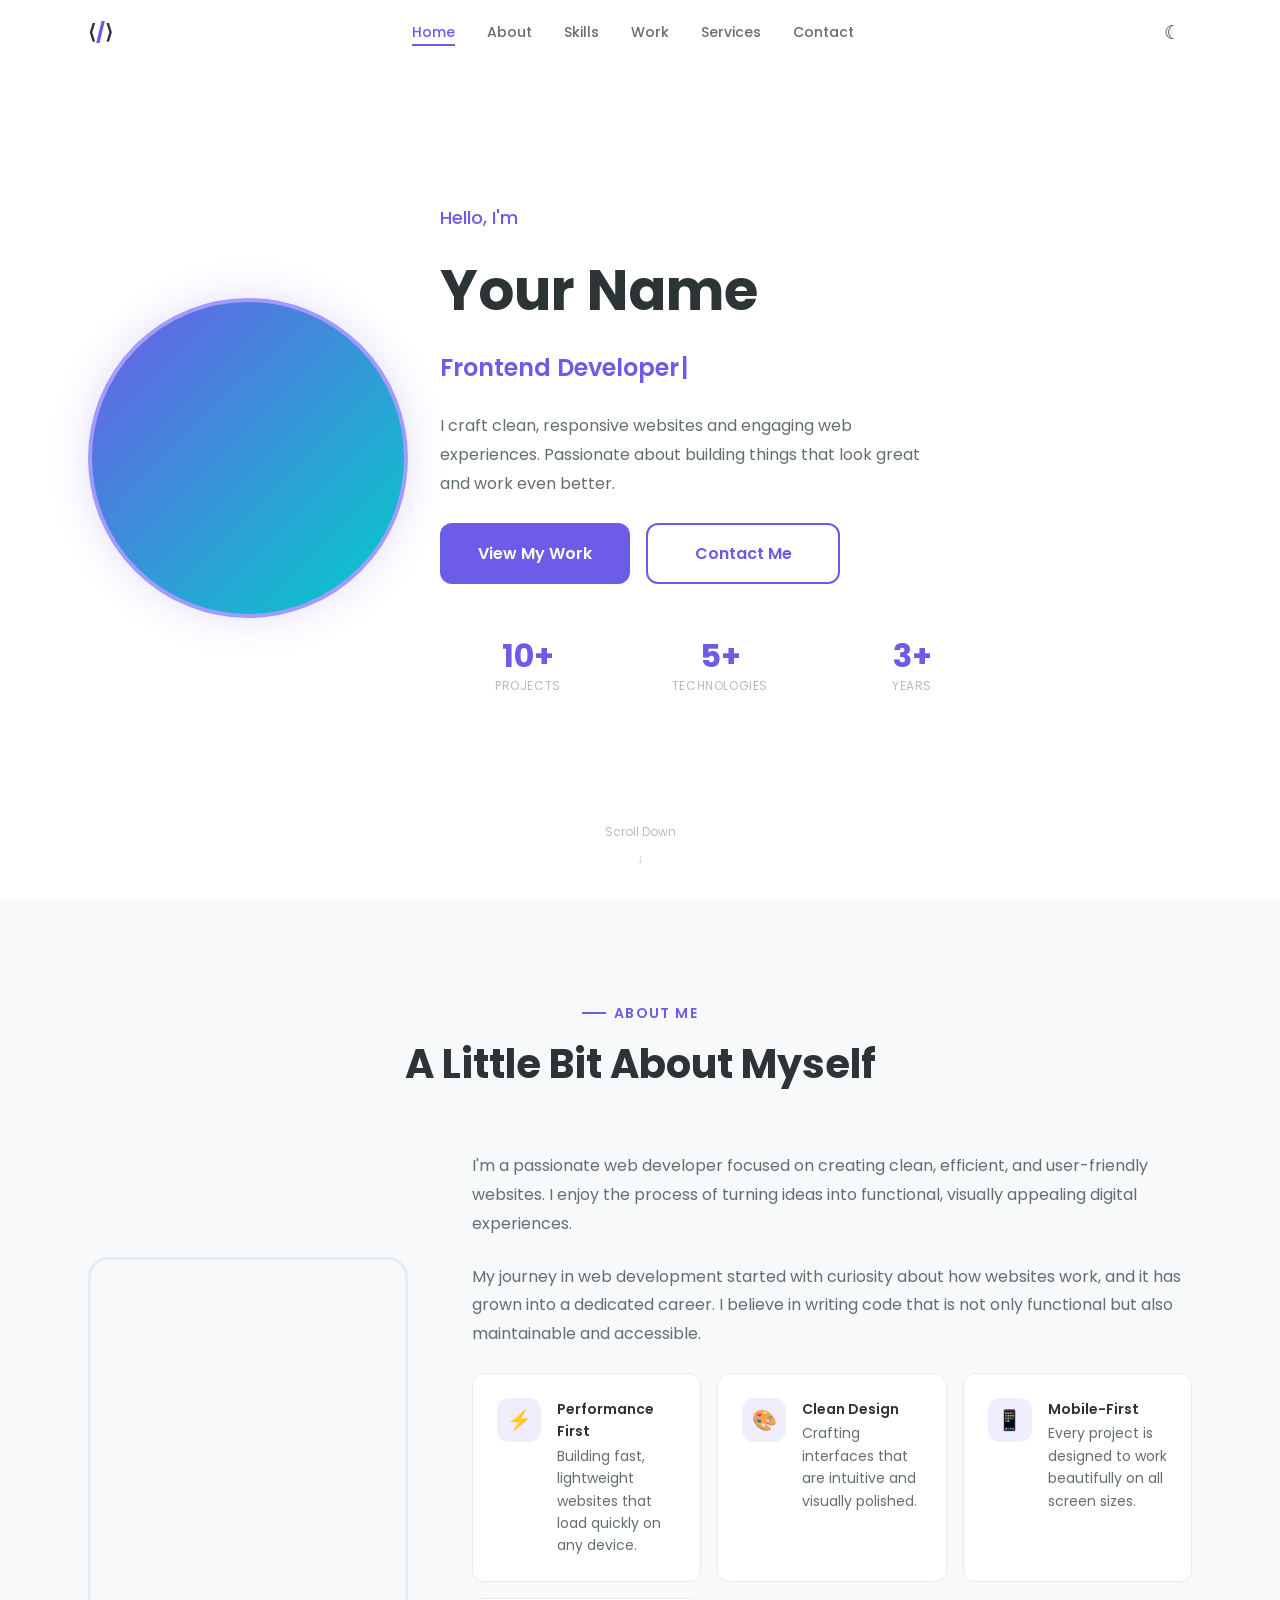
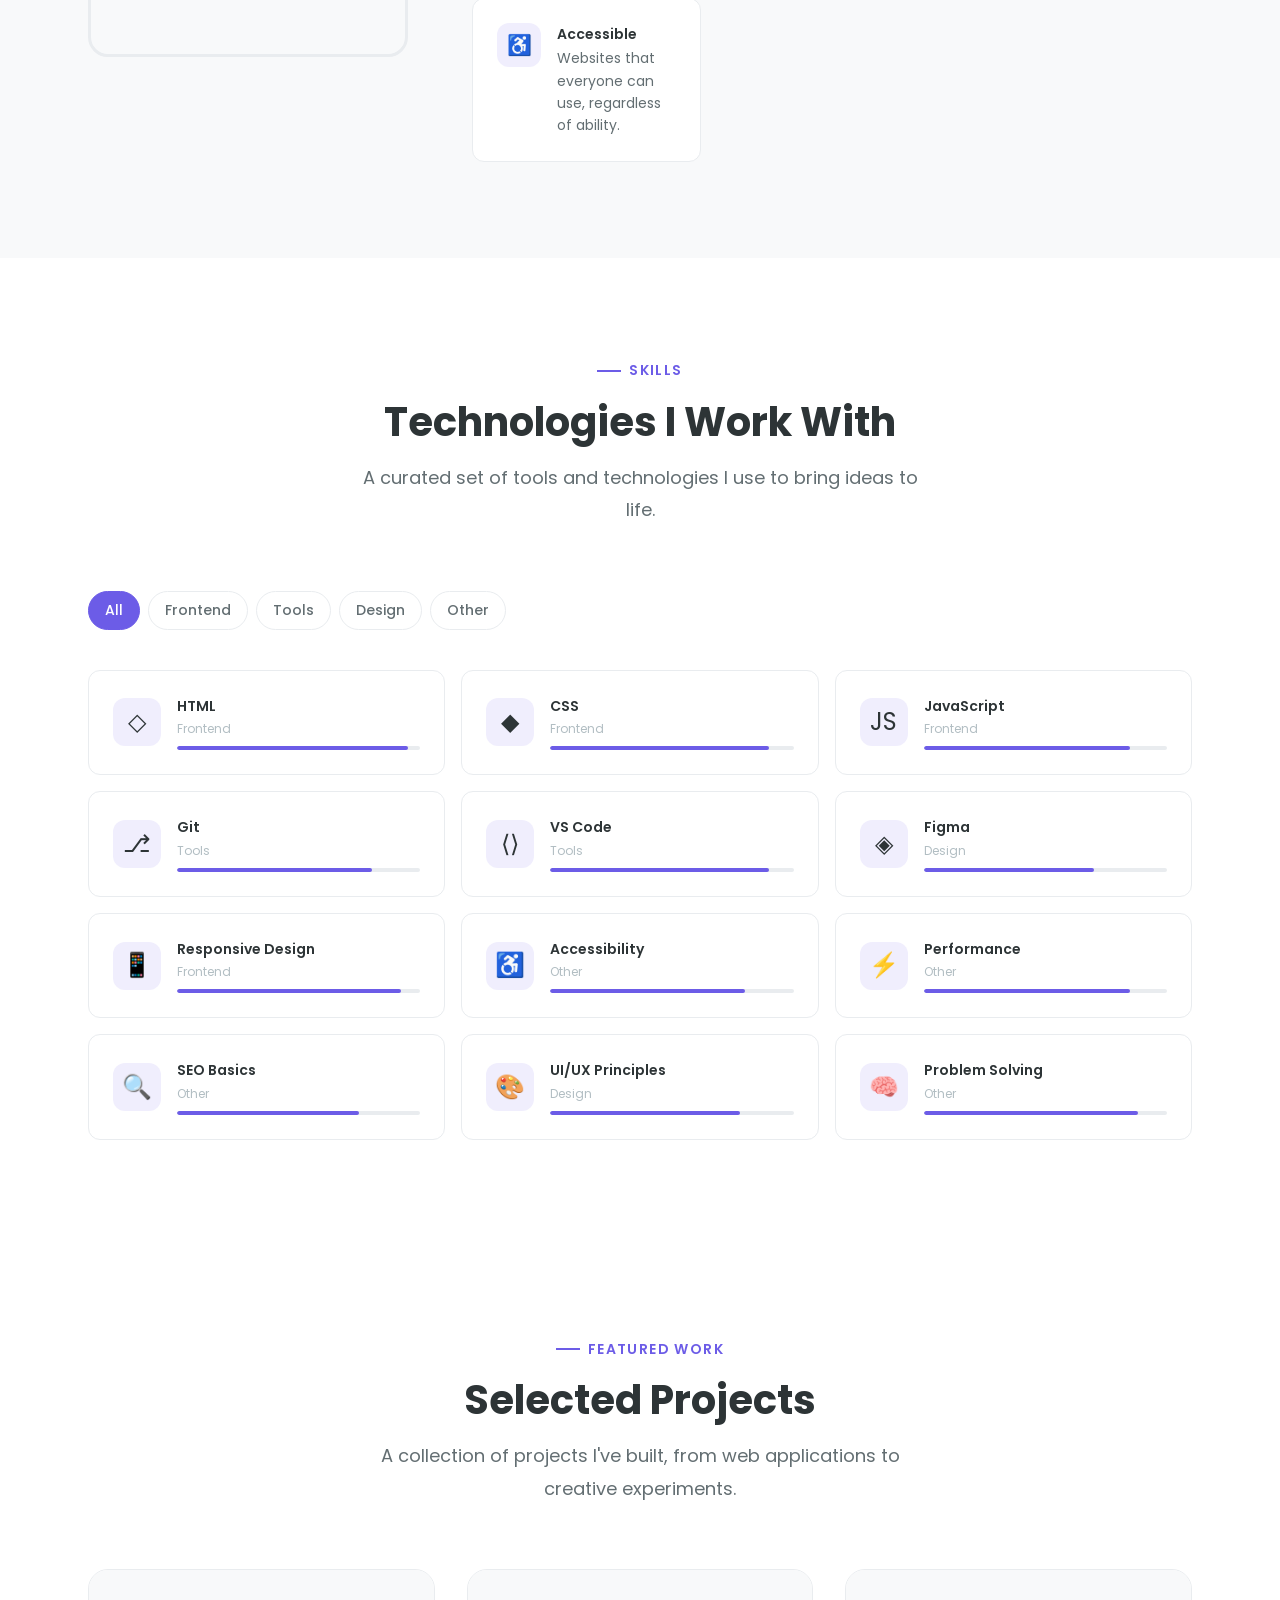
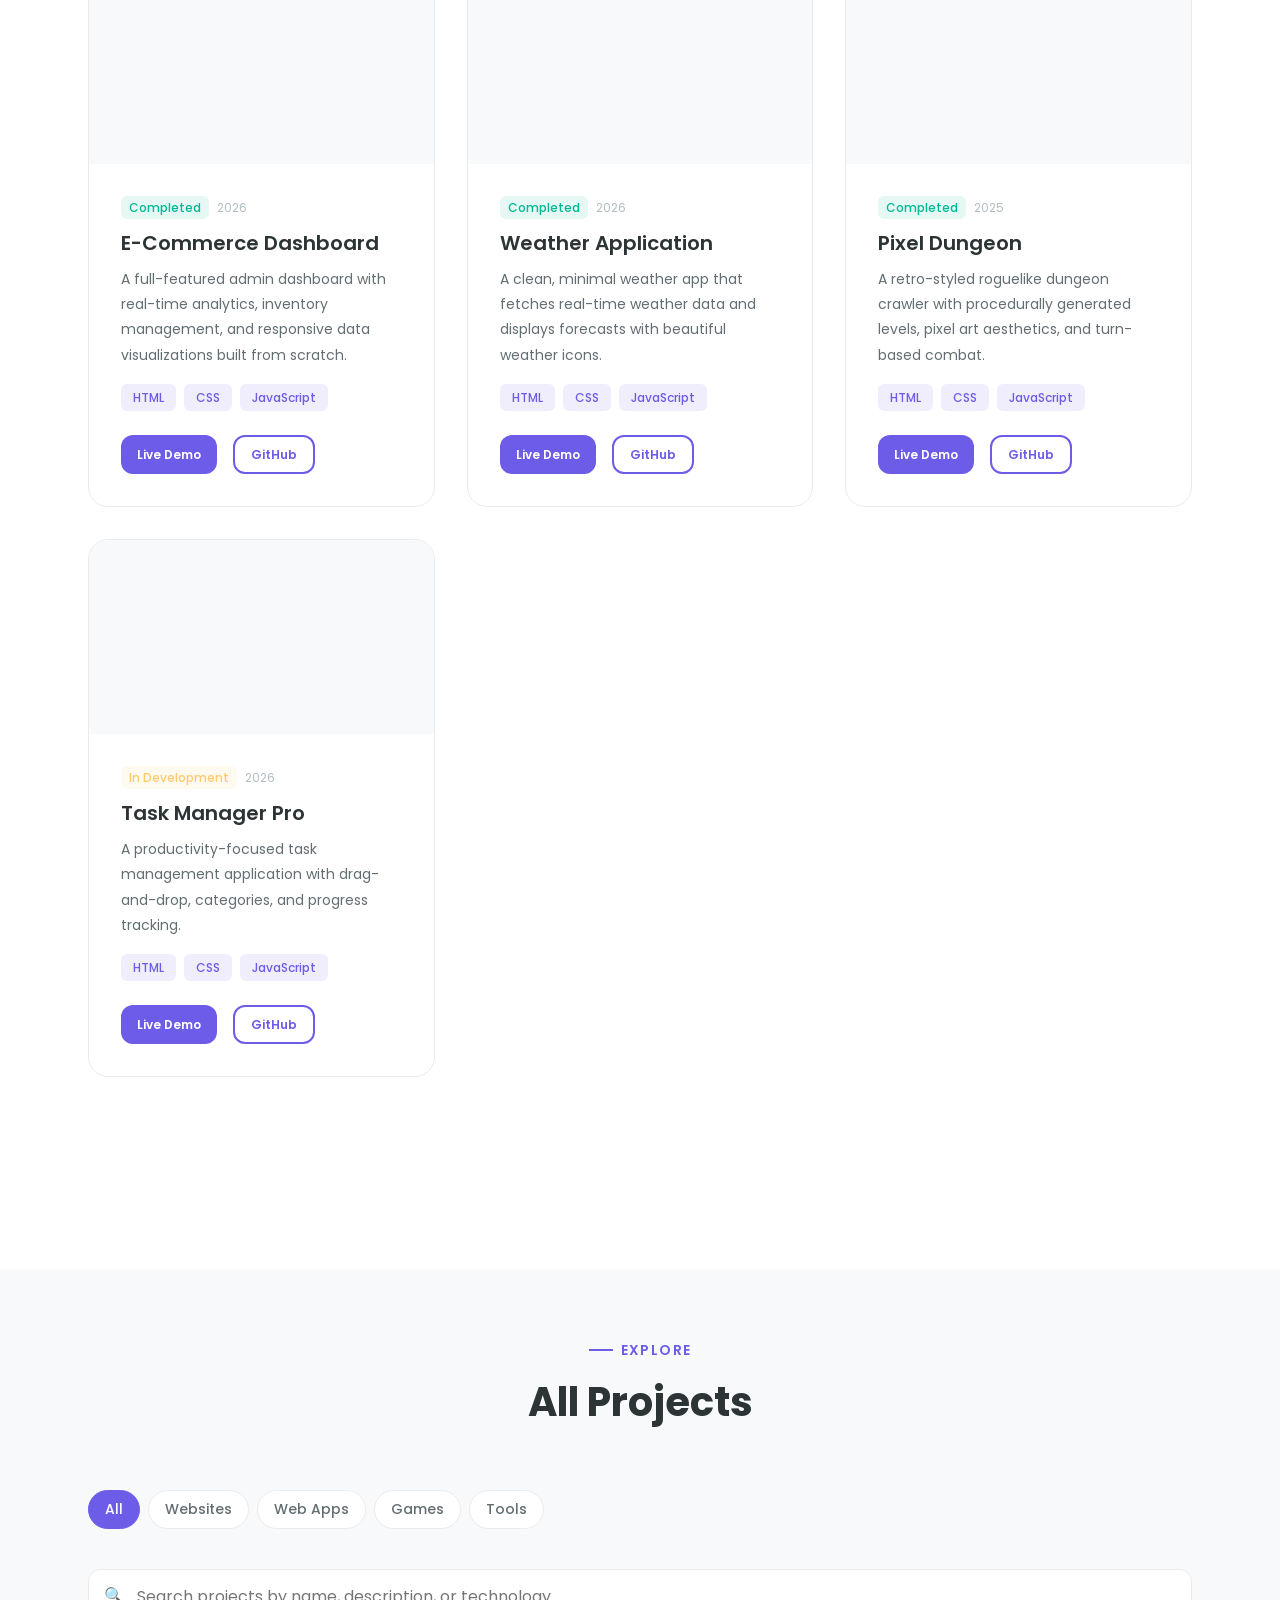
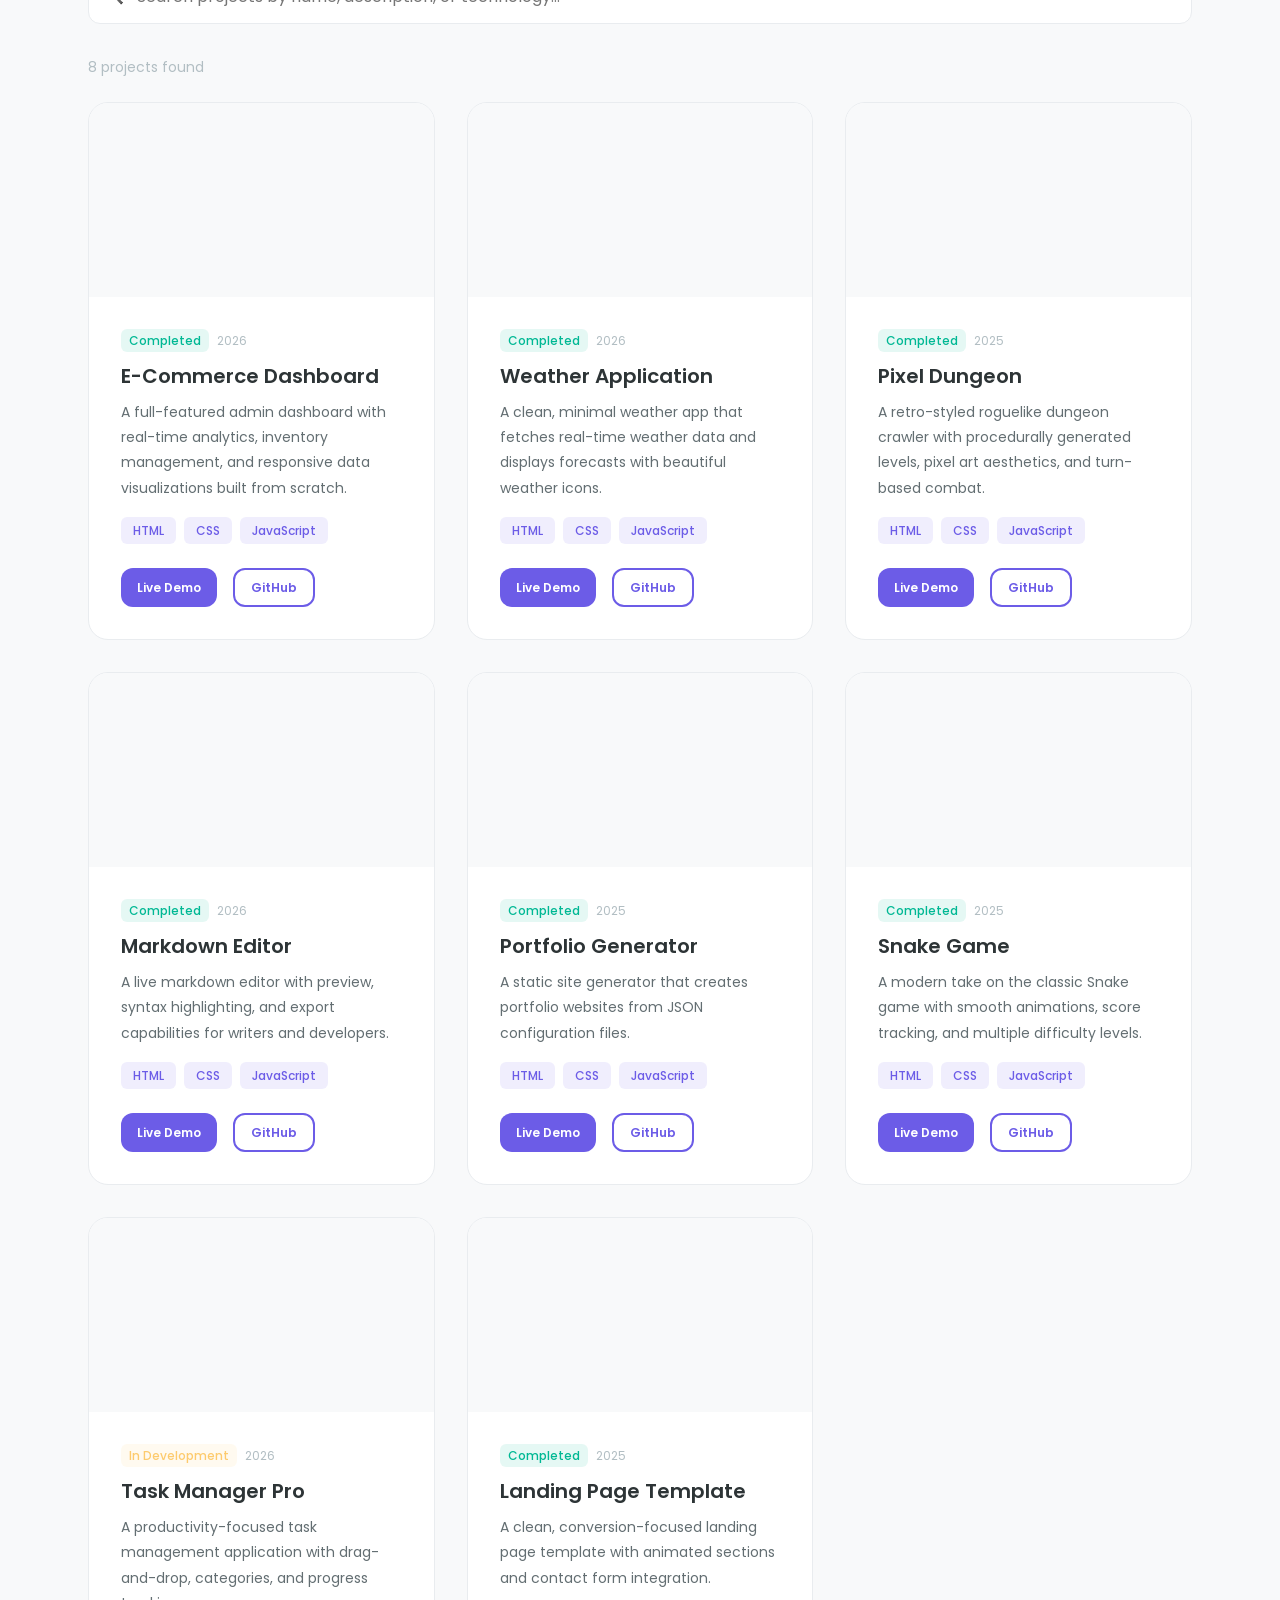
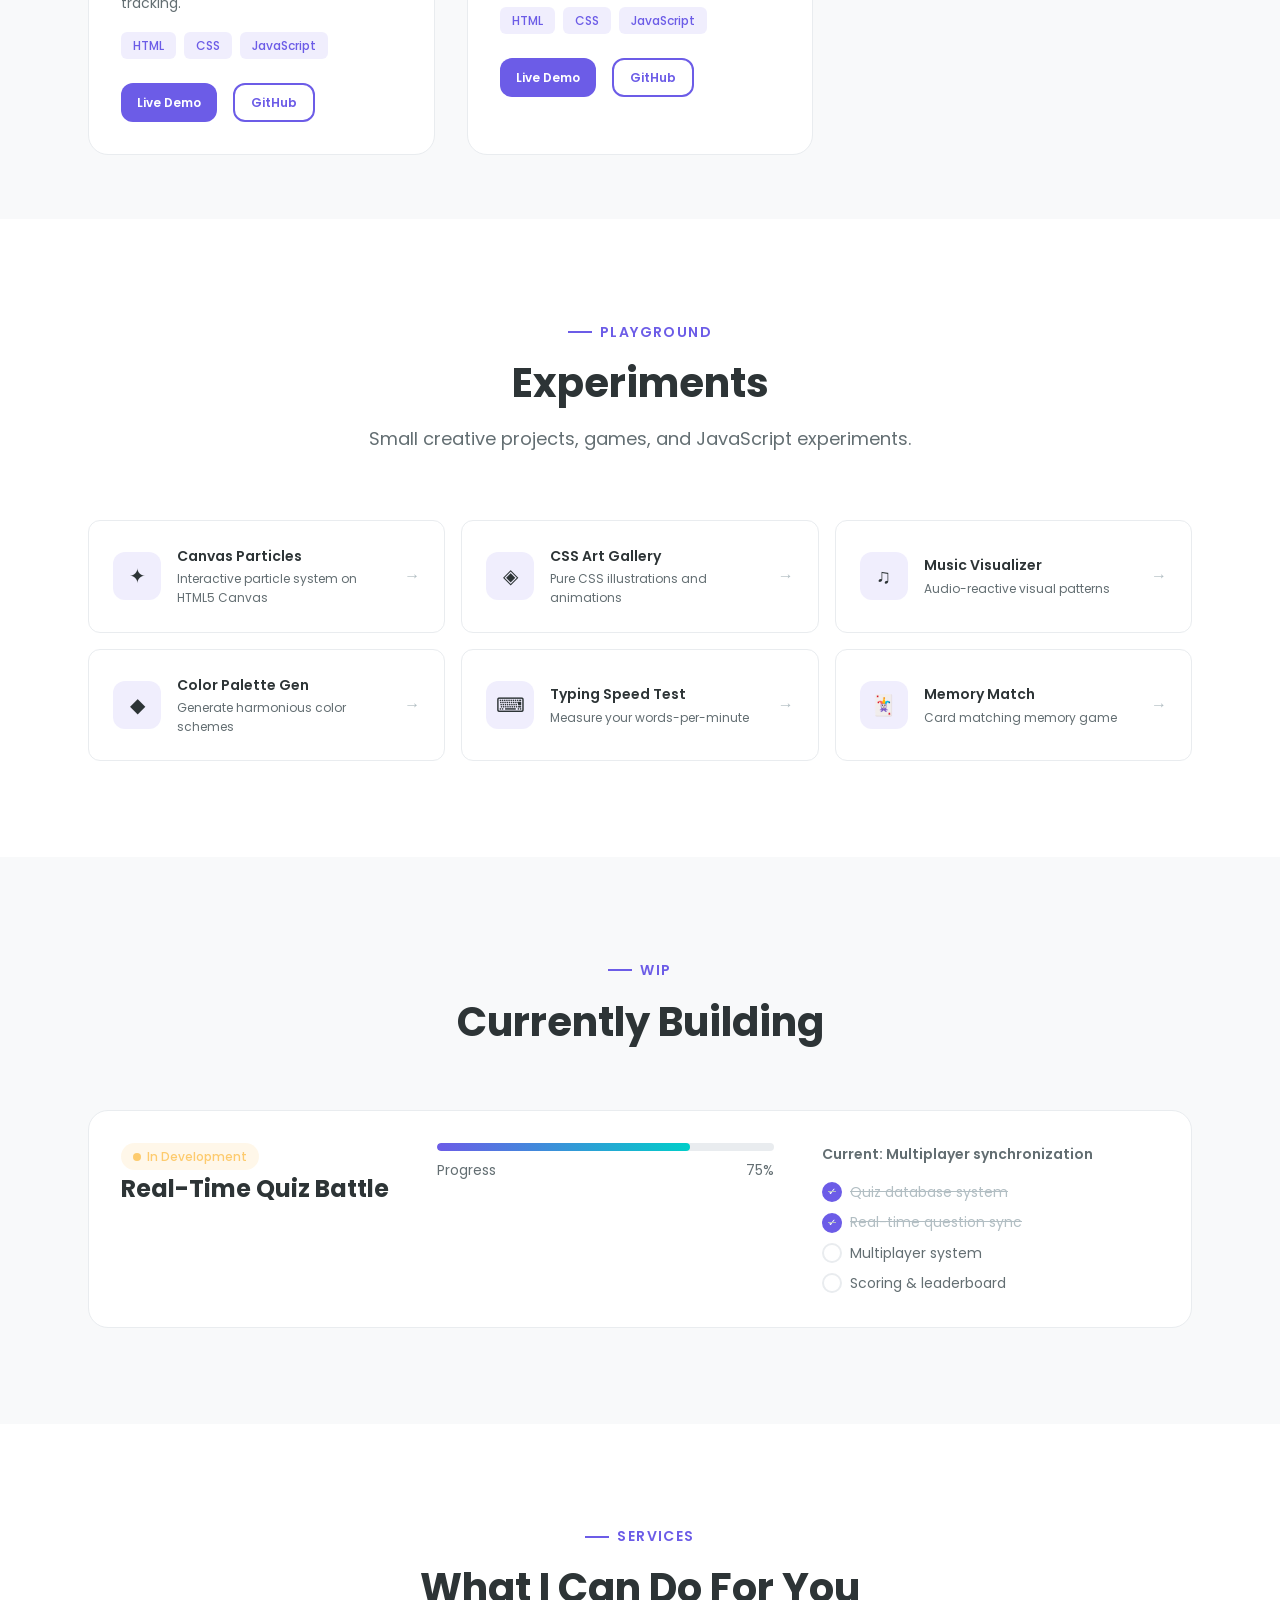
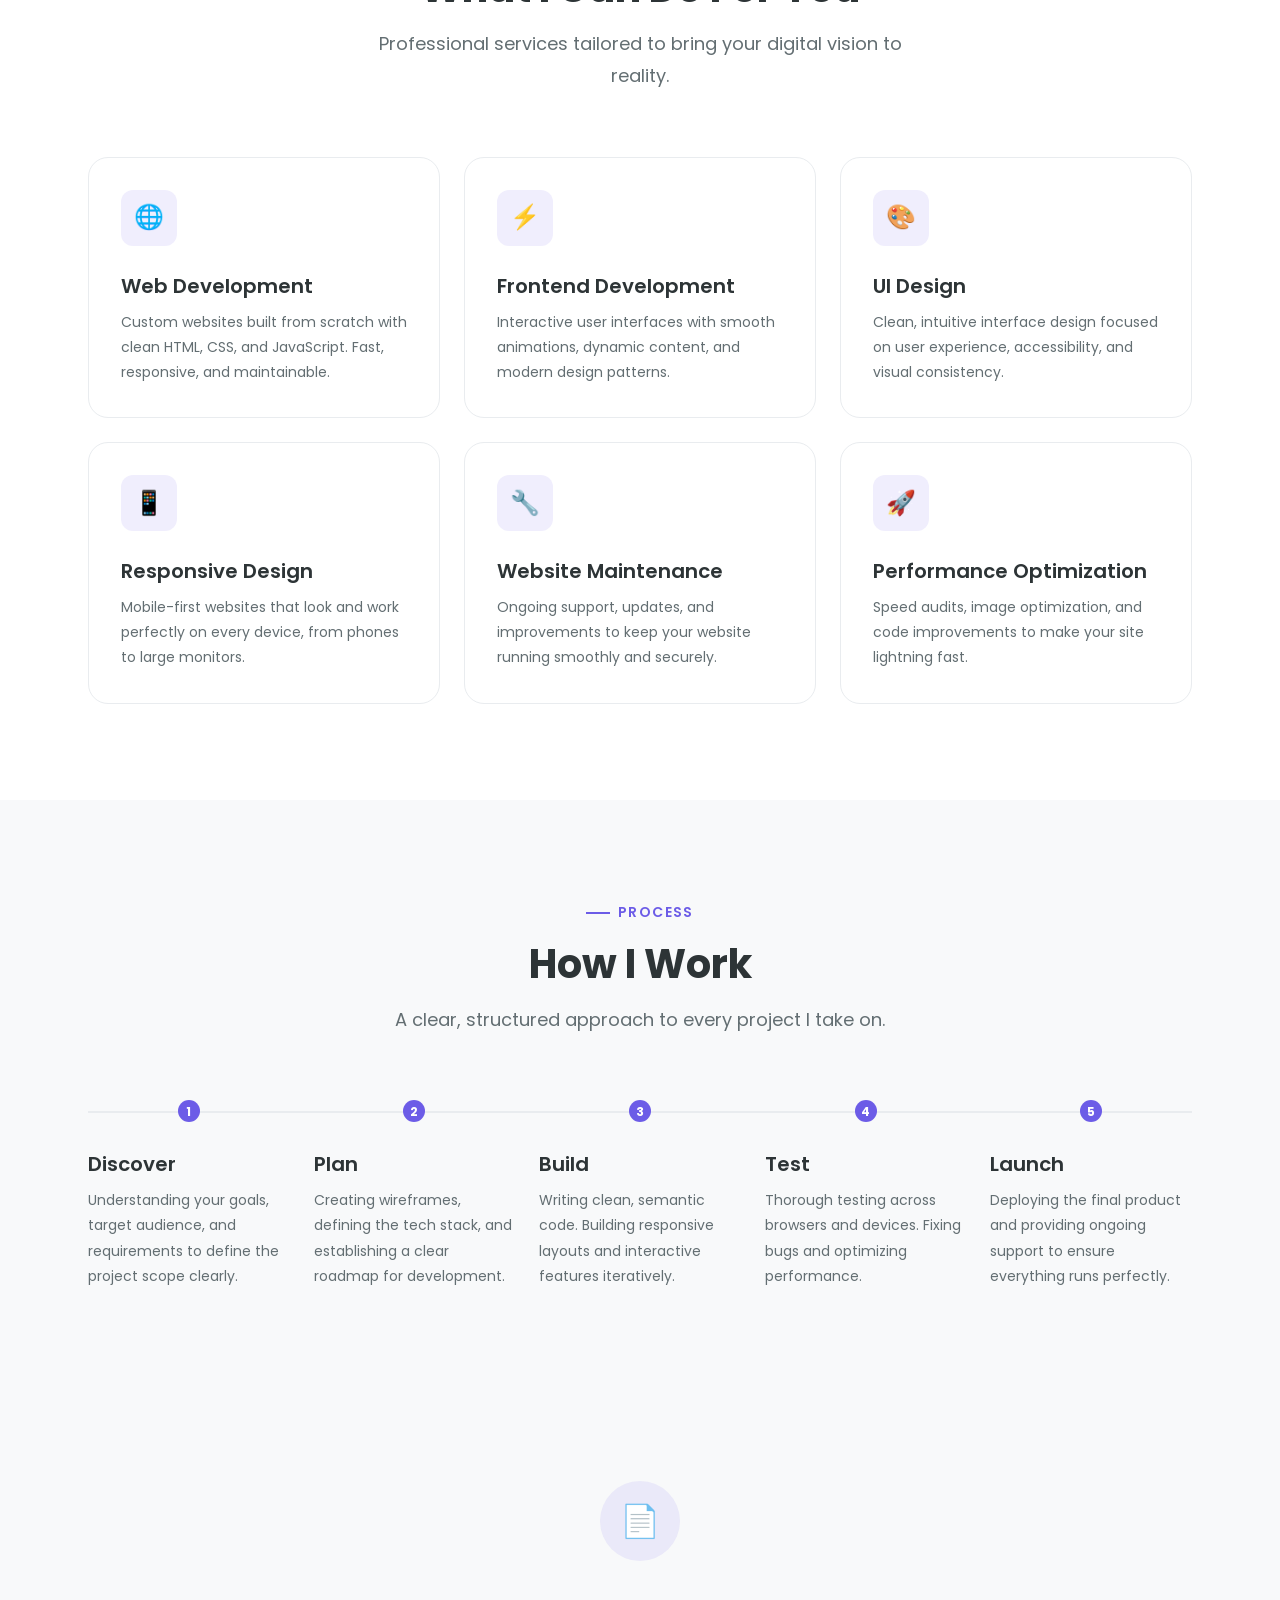
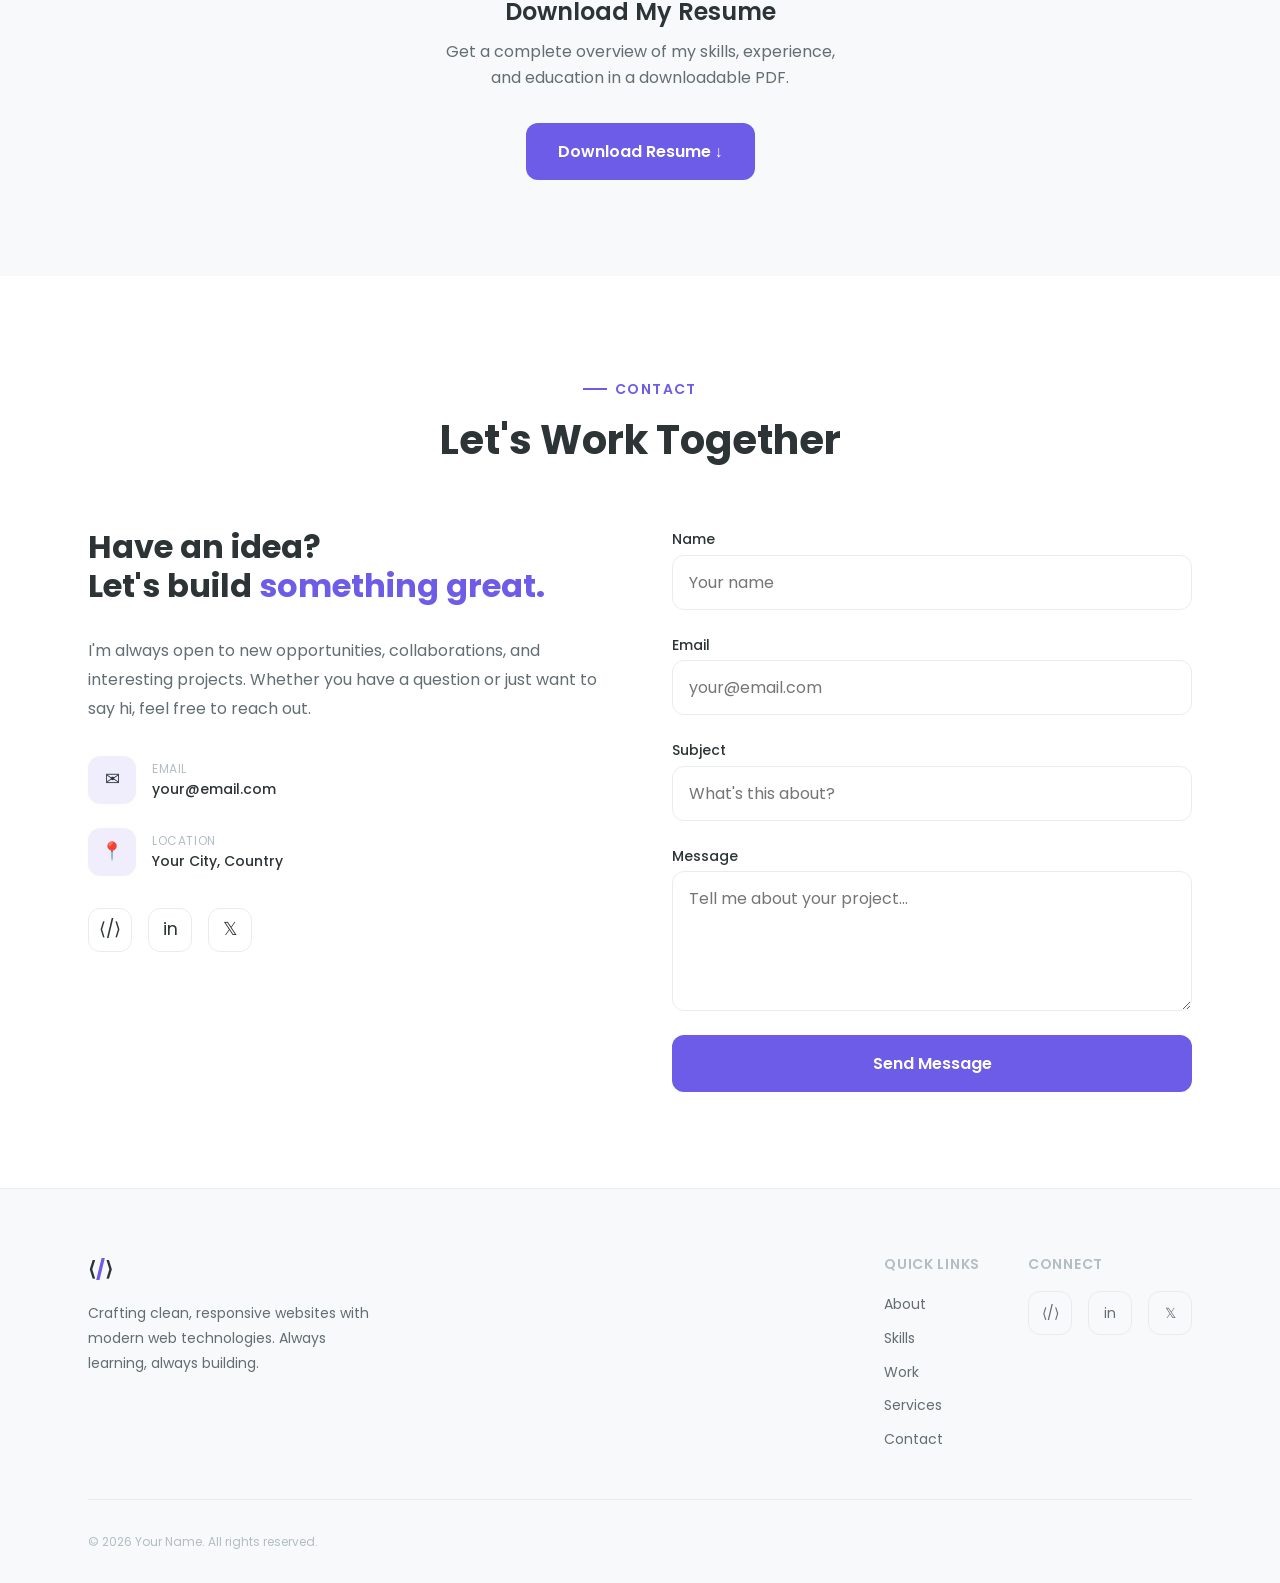
==== commit b56eeac7: "Add files via upload" ====
--- a/index.html
+++ b/index.html
@@ -1,1058 +1,548 @@
 <!DOCTYPE html>
-<html lang="en">
+<html lang="en" data-theme="light">
 <head>
-<meta charset="UTF-8">
-<meta name="viewport" content="width=device-width, initial-scale=1.0">
-<title>HB Creative Portfolio</title>
-
-<style>
-:root {
-  --ink: #f8fafc;
-  --muted: #a7b3c7;
-  --paper: #080d18;
-  --panel: #111827;
-  --line: rgba(148, 163, 184, 0.22);
-  --brand: #22d3ee;
-  --brand-dark: #67e8f9;
-  --accent: #f97316;
-  --rose: #fb7185;
-  --deep: #050816;
-  --soft: #0d1424;
-  --shadow: 0 22px 60px rgba(0, 0, 0, 0.38);
-}
-
-* {
-  box-sizing: border-box;
-  margin: 0;
-  padding: 0;
-}
-
-html {
-  scroll-behavior: smooth;
-}
-
-body {
-  min-height: 100vh;
-  background: var(--paper);
-  color: var(--ink);
-  font-family: Inter, "Segoe UI", Arial, sans-serif;
-  line-height: 1.6;
-}
-
-img {
-  display: block;
-  max-width: 100%;
-}
-
-a {
-  color: inherit;
-  text-decoration: none;
-}
-
-.site-header {
-  position: sticky;
-  top: 0;
-  z-index: 20;
-  border-bottom: 1px solid rgba(148, 163, 184, 0.18);
-  background: rgba(8, 13, 24, 0.86);
-  backdrop-filter: blur(18px);
-}
-
-.nav {
-  display: flex;
-  align-items: center;
-  justify-content: space-between;
-  gap: 24px;
-  width: min(1160px, calc(100% - 32px));
-  margin: 0 auto;
-  padding: 16px 0;
-}
-
-.brand {
-  display: inline-flex;
-  align-items: center;
-  gap: 10px;
-  font-weight: 800;
-  letter-spacing: 0;
-}
-
-.brand-mark {
-  display: grid;
-  width: 38px;
-  height: 38px;
-  place-items: center;
-  border-radius: 8px;
-  background: linear-gradient(135deg, var(--brand), #2563eb);
-  color: #fff;
-}
-
-.nav-links {
-  display: flex;
-  align-items: center;
-  gap: 22px;
-  color: var(--muted);
-  font-size: 0.95rem;
-  font-weight: 650;
-}
-
-.nav-links a:hover {
-  color: var(--brand);
-}
-
-.nav-cta,
-.btn {
-  display: inline-flex;
-  align-items: center;
-  justify-content: center;
-  min-height: 44px;
-  border: 0;
-  border-radius: 8px;
-  cursor: pointer;
-  font: inherit;
-  font-weight: 750;
-  transition: transform 0.2s ease, box-shadow 0.2s ease, background 0.2s ease;
-}
-
-.nav-cta {
-  padding: 10px 16px;
-  background: var(--brand);
-  color: #04111d;
-}
-
-.btn {
-  padding: 13px 20px;
-}
-
-.btn.primary {
-  background: linear-gradient(135deg, var(--brand), #2563eb);
-  color: #03111f;
-  box-shadow: 0 14px 32px rgba(34, 211, 238, 0.22);
-}
-
-.btn.secondary {
-  border: 1px solid var(--line);
-  background: rgba(255, 255, 255, 0.06);
-  color: var(--ink);
-}
-
-.btn:hover,
-.nav-cta:hover {
-  transform: translateY(-2px);
-}
-
-main {
-  overflow: hidden;
-}
-
-.section {
-  padding: 88px 0;
-}
-
-.section.alt {
-  background: var(--soft);
-}
-
-.wrap {
-  width: min(1160px, calc(100% - 32px));
-  margin: 0 auto;
-}
-
-.hero {
-  position: relative;
-  min-height: calc(100vh - 72px);
-  display: grid;
-  align-items: center;
-  padding: 78px 0 54px;
-  background:
-    linear-gradient(90deg, rgba(8, 13, 24, 0.98) 0%, rgba(8, 13, 24, 0.9) 50%, rgba(8, 13, 24, 0.36) 100%),
-    url("images/image2.jpeg") center right / cover;
-}
-
-.hero-grid {
-  display: grid;
-  grid-template-columns: minmax(0, 1.02fr) minmax(320px, 0.78fr);
-  gap: 56px;
-  align-items: center;
-}
-
-.eyebrow {
-  display: inline-flex;
-  align-items: center;
-  gap: 10px;
-  margin-bottom: 18px;
-  color: var(--brand-dark);
-  font-size: 0.82rem;
-  font-weight: 800;
-  text-transform: uppercase;
-}
-
-.eyebrow::before {
-  content: "";
-  width: 34px;
-  height: 2px;
-  background: var(--accent);
-}
-
-.hero h1 {
-  max-width: 760px;
-  font-size: clamp(2.7rem, 7vw, 6.4rem);
-  line-height: 0.94;
-  letter-spacing: 0;
-}
-
-.hero h1 span {
-  color: var(--brand);
-}
-
-.hero-copy {
-  max-width: 650px;
-  margin: 24px 0 30px;
-  color: #c7d2e4;
-  font-size: clamp(1rem, 2vw, 1.18rem);
-}
-
-.hero-actions {
-  display: flex;
-  flex-wrap: wrap;
-  gap: 12px;
-  margin-bottom: 34px;
-}
-
-.hero-stats {
-  display: grid;
-  grid-template-columns: repeat(3, minmax(0, 1fr));
-  gap: 14px;
-  max-width: 620px;
-}
-
-.stat {
-  border-left: 3px solid var(--accent);
-  background: rgba(17, 24, 39, 0.78);
-  padding: 16px;
-}
-
-.stat strong {
-  display: block;
-  font-size: 1.45rem;
-  line-height: 1;
-}
-
-.stat span {
-  color: var(--muted);
-  font-size: 0.9rem;
-}
-
-.hero-panel {
-  background: rgba(17, 24, 39, 0.82);
-  border: 1px solid rgba(148, 163, 184, 0.2);
-  border-radius: 8px;
-  box-shadow: var(--shadow);
-  padding: 18px;
-}
-
-.hero-panel img {
-  width: 100%;
-  aspect-ratio: 4 / 3;
-  border-radius: 6px;
-  object-fit: cover;
-}
-
-.panel-caption {
-  display: flex;
-  align-items: center;
-  justify-content: space-between;
-  gap: 16px;
-  margin-top: 16px;
-}
-
-.panel-caption strong {
-  font-size: 1rem;
-}
-
-.panel-caption span {
-  color: var(--muted);
-  font-size: 0.9rem;
-}
-
-.section-head {
-  display: flex;
-  align-items: end;
-  justify-content: space-between;
-  gap: 28px;
-  margin-bottom: 36px;
-}
-
-.section-head h2 {
-  max-width: 650px;
-  font-size: clamp(2rem, 4vw, 3.4rem);
-  line-height: 1;
-  letter-spacing: 0;
-}
-
-.section-head p {
-  max-width: 430px;
-  color: var(--muted);
-}
-
-.services {
-  display: grid;
-  grid-template-columns: repeat(3, minmax(0, 1fr));
-  gap: 18px;
-}
-
-.service {
-  min-height: 260px;
-  border: 1px solid var(--line);
-  border-radius: 8px;
-  background: var(--panel);
-  padding: 26px;
-  box-shadow: 0 16px 42px rgba(0, 0, 0, 0.24);
-}
-
-.service-icon {
-  display: grid;
-  width: 48px;
-  height: 48px;
-  margin-bottom: 22px;
-  place-items: center;
-  border-radius: 8px;
-  background: var(--soft);
-  color: var(--brand-dark);
-  font-size: 1.35rem;
-  font-weight: 900;
-}
-
-.service h3,
-.project h3,
-.accordion-title {
-  font-size: 1.2rem;
-  line-height: 1.25;
-}
-
-.service p,
-.project p,
-.accordion-content p {
-  margin-top: 12px;
-  color: var(--muted);
-}
-
-.tags {
-  display: flex;
-  flex-wrap: wrap;
-  gap: 8px;
-  margin-top: 20px;
-}
-
-.tags span {
-  border: 1px solid var(--line);
-  border-radius: 999px;
-  padding: 6px 10px;
-  color: var(--muted);
-  font-size: 0.82rem;
-  font-weight: 700;
-}
-
-.feature-band {
-  display: grid;
-  grid-template-columns: 0.9fr 1.1fr;
-  gap: 46px;
-  align-items: center;
-}
-
-.feature-media {
-  position: relative;
-}
-
-.feature-media img {
-  width: 100%;
-  aspect-ratio: 1 / 1;
-  border-radius: 8px;
-  object-fit: cover;
-  box-shadow: var(--shadow);
-}
-
-.feature-card {
-  position: absolute;
-  right: -22px;
-  bottom: 24px;
-  width: min(250px, 72%);
-  border-radius: 8px;
-  background: linear-gradient(135deg, #050816, #172554);
-  color: #fff;
-  padding: 20px;
-  box-shadow: 0 18px 40px rgba(21, 21, 31, 0.24);
-}
-
-.feature-copy h2 {
-  font-size: clamp(2rem, 4vw, 3.35rem);
-  line-height: 1;
-}
-
-.feature-copy p {
-  margin: 18px 0;
-  color: var(--muted);
-}
-
-.check-list {
-  display: grid;
-  gap: 12px;
-  margin-top: 24px;
-  list-style: none;
-}
-
-.check-list li {
-  display: grid;
-  grid-template-columns: 28px 1fr;
-  gap: 10px;
-  align-items: start;
-  color: #d7deeb;
-}
-
-.check-list li::before {
-  content: "✓";
-  display: grid;
-  width: 24px;
-  height: 24px;
-  place-items: center;
-  border-radius: 7px;
-  background: rgba(34, 211, 238, 0.14);
-  color: var(--brand-dark);
-  font-weight: 900;
-}
-
-.projects-grid {
-  display: grid;
-  grid-template-columns: repeat(3, minmax(0, 1fr));
-  gap: 18px;
-}
-
-.project {
-  overflow: hidden;
-  border: 1px solid var(--line);
-  border-radius: 8px;
-  background: var(--panel);
-  box-shadow: 0 16px 44px rgba(0, 0, 0, 0.25);
-}
-
-.project img,
-.project-placeholder {
-  width: 100%;
-  aspect-ratio: 16 / 10;
-  object-fit: cover;
-}
-
-.project-placeholder {
-  display: grid;
-  place-items: center;
-  background:
-    linear-gradient(135deg, rgba(34, 211, 238, 0.16), rgba(249, 115, 22, 0.2)),
-    var(--soft);
-  color: var(--brand-dark);
-  font-weight: 900;
-  font-size: 2rem;
-}
-
-.project-body {
-  padding: 22px;
-}
-
-.project-link {
-  display: inline-flex;
-  margin-top: 20px;
-  color: var(--brand-dark);
-  font-weight: 850;
-}
-
-.process {
-  display: grid;
-  grid-template-columns: repeat(4, minmax(0, 1fr));
-  gap: 14px;
-  counter-reset: step;
-}
-
-.process-step {
-  counter-increment: step;
-  border-top: 2px solid var(--accent);
-  padding: 20px 6px 0 0;
-}
-
-.process-step::before {
-  content: "0" counter(step);
-  color: var(--rose);
-  font-weight: 900;
-}
-
-.process-step h3 {
-  margin: 8px 0;
-  font-size: 1.04rem;
-}
-
-.process-step p {
-  color: var(--muted);
-  font-size: 0.95rem;
-}
-
-.accordion {
-  display: grid;
-  gap: 12px;
-}
-
-.accordion-item {
-  border: 1px solid var(--line);
-  border-radius: 8px;
-  background: var(--panel);
-  overflow: hidden;
-}
-
-.accordion-button {
-  display: flex;
-  align-items: center;
-  justify-content: space-between;
-  gap: 18px;
-  width: 100%;
-  border: 0;
-  background: transparent;
-  color: var(--ink);
-  cursor: pointer;
-  padding: 22px;
-  text-align: left;
-  font: inherit;
-}
-
-.accordion-button::after {
-  content: "+";
-  display: grid;
-  flex: 0 0 34px;
-  width: 34px;
-  height: 34px;
-  place-items: center;
-  border-radius: 8px;
-  background: var(--soft);
-  color: var(--brand-dark);
-  font-size: 1.35rem;
-  font-weight: 800;
-}
-
-.accordion-button[aria-expanded="true"]::after {
-  content: "−";
-}
-
-.accordion-content {
-  display: none;
-  padding: 0 22px 22px;
-}
-
-.accordion-content.open {
-  display: block;
-}
-
-.contact-layout {
-  display: grid;
-  grid-template-columns: 0.9fr 1.1fr;
-  gap: 34px;
-  align-items: start;
-}
-
-.contact-note {
-  border-radius: 8px;
-  background: linear-gradient(135deg, #050816, #172554);
-  color: #fff;
-  padding: 32px;
-}
-
-.contact-note h2 {
-  font-size: clamp(2rem, 4vw, 3.1rem);
-  line-height: 1;
-}
-
-.contact-note p {
-  margin: 18px 0 24px;
-  color: #d6dae1;
-}
-
-.contact-list {
-  display: grid;
-  gap: 10px;
-  list-style: none;
-  color: #f4efe7;
-}
-
-.contact-form {
-  display: grid;
-  gap: 14px;
-  border: 1px solid var(--line);
-  border-radius: 8px;
-  background: var(--panel);
-  padding: 24px;
-  box-shadow: var(--shadow);
-}
-
-.field-grid {
-  display: grid;
-  grid-template-columns: 1fr 1fr;
-  gap: 14px;
-}
-
-label {
-  display: grid;
-  gap: 7px;
-  color: #dce6f5;
-  font-size: 0.9rem;
-  font-weight: 760;
-}
-
-input,
-textarea {
-  width: 100%;
-  border: 1px solid var(--line);
-  border-radius: 8px;
-  background: var(--soft);
-  color: var(--ink);
-  font: inherit;
-  padding: 13px 14px;
-}
-
-textarea {
-  min-height: 150px;
-  resize: vertical;
-}
-
-input:focus,
-textarea:focus {
-  border-color: var(--brand);
-  outline: 3px solid rgba(15, 118, 110, 0.14);
-}
-
-.site-footer {
-  border-top: 1px solid var(--line);
-  background: var(--deep);
-  padding: 26px 0;
-}
-
-.footer-inner {
-  display: flex;
-  justify-content: space-between;
-  gap: 20px;
-  color: var(--muted);
-  font-size: 0.94rem;
-}
-
-.footer-links {
-  display: flex;
-  gap: 16px;
-  color: var(--ink);
-  font-weight: 700;
-}
-
-.reveal {
-  opacity: 0;
-  transform: translateY(24px);
-  transition: opacity 0.65s ease, transform 0.65s ease;
-}
-
-.reveal.show {
-  opacity: 1;
-  transform: translateY(0);
-}
-
-@media (max-width: 920px) {
-  .nav {
-    align-items: flex-start;
-  }
-
-  .nav-links {
-    display: none;
-  }
-
-  .hero {
-    min-height: auto;
-  }
-
-  .hero-grid,
-  .feature-band,
-  .contact-layout {
-    grid-template-columns: 1fr;
-  }
-
-  .hero-panel {
-    max-width: 520px;
-  }
-
-  .services,
-  .projects-grid {
-    grid-template-columns: 1fr 1fr;
-  }
-
-  .process {
-    grid-template-columns: 1fr 1fr;
-  }
-}
-
-@media (max-width: 640px) {
-  .section {
-    padding: 62px 0;
-  }
-
-  .hero {
-    padding: 54px 0 44px;
-  }
-
-  .hero h1 {
-    font-size: clamp(2.45rem, 16vw, 4.2rem);
-  }
-
-  .hero-stats,
-  .services,
-  .projects-grid,
-  .process,
-  .field-grid {
-    grid-template-columns: 1fr;
-  }
-
-  .section-head,
-  .footer-inner,
-  .panel-caption {
-    align-items: flex-start;
-    flex-direction: column;
-  }
-
-  .feature-card {
-    position: static;
-    width: 100%;
-    margin-top: 12px;
-  }
-
-  .contact-form,
-  .contact-note,
-  .service,
-  .project-body {
-    padding: 20px;
-  }
-}
-</style>
+    <meta charset="UTF-8">
+    <meta name="viewport" content="width=device-width, initial-scale=1.0">
+    <meta name="description" content="Professional portfolio of a web developer specializing in modern, responsive websites and web applications built with HTML, CSS, and JavaScript.">
+    <meta name="keywords" content="web developer, frontend developer, portfolio, HTML, CSS, JavaScript, responsive design">
+    <meta name="author" content="Your Name">
+
+    <!-- Open Graph -->
+    <meta property="og:title" content="Your Name — Web Developer Portfolio">
+    <meta property="og:description" content="Professional portfolio showcasing web development projects, skills, and services.">
+    <meta property="og:type" content="website">
+    <meta property="og:image" content="assets/images/og-image.png">
+
+    <!-- Twitter Card -->
+    <meta name="twitter:card" content="summary_large_image">
+    <meta name="twitter:title" content="Your Name — Web Developer Portfolio">
+    <meta name="twitter:description" content="Professional portfolio showcasing web development projects, skills, and services.">
+
+    <title>Your Name — Web Developer Portfolio</title>
+
+    <!-- Favicon -->
+    <link rel="icon" type="image/svg+xml" href="data:image/svg+xml,<svg xmlns='http://www.w3.org/2000/svg' viewBox='0 0 100 100'><text y='.9em' font-size='90'>⟨/⟩</text></svg>">
+
+    <!-- Fonts -->
+    <link rel="preconnect" href="https://fonts.googleapis.com">
+    <link rel="preconnect" href="https://fonts.gstatic.com" crossorigin>
+    <link href="https://fonts.googleapis.com/css2?family=Poppins:wght@400;500;600;700&display=swap" rel="stylesheet">
+
+    <!-- Styles -->
+    <link rel="stylesheet" href="css/style.css">
+    <link rel="stylesheet" href="css/responsive.css">
+    <link rel="stylesheet" href="css/animations.css">
 </head>
-
 <body>
-<header class="site-header">
-  <nav class="nav" aria-label="Primary navigation">
-    <a href="#" class="brand" aria-label="HB Creative home">
-      <span class="brand-mark">HB</span>
-      <span>Creative</span>
-    </a>
-
-    <div class="nav-links">
-      <a href="#services">Services</a>
-      <a href="#work">Work</a>
-      <a href="#process">Process</a>
-      <a href="#faq">FAQ</a>
+
+    <!-- ============ NAVIGATION ============ -->
+    <nav class="navbar" role="navigation" aria-label="Main navigation">
+        <div class="container">
+            <a href="#hero" class="nav-logo" aria-label="Home">
+                ⟨<span>/</span>⟩
+            </a>
+
+            <ul class="nav-links" role="menubar">
+                <li role="none"><a href="#hero" role="menuitem">Home</a></li>
+                <li role="none"><a href="#about" role="menuitem">About</a></li>
+                <li role="none"><a href="#skills" role="menuitem">Skills</a></li>
+                <li role="none"><a href="#work" role="menuitem">Work</a></li>
+                <li role="none"><a href="#services" role="menuitem">Services</a></li>
+                <li role="none"><a href="#contact" role="menuitem">Contact</a></li>
+            </ul>
+
+            <div class="nav-right">
+                <button id="theme-toggle" class="theme-toggle" aria-label="Switch to dark mode">☾</button>
+                <button class="hamburger" aria-label="Toggle menu" aria-expanded="false" aria-controls="mobile-menu">
+                    <span></span>
+                    <span></span>
+                    <span></span>
+                </button>
+            </div>
+        </div>
+    </nav>
+
+    <!-- Mobile Menu Overlay -->
+    <div id="mobile-menu" class="mobile-menu" role="dialog" aria-label="Navigation menu">
+        <a href="#hero">Home</a>
+        <a href="#about">About</a>
+        <a href="#skills">Skills</a>
+        <a href="#work">Work</a>
+        <a href="#services">Services</a>
+        <a href="#contact">Contact</a>
     </div>
 
-    <a href="#contact" class="nav-cta">Contact Me</a>
-  </nav>
-</header>
-
-<main>
-  <section class="hero" id="top">
-    <div class="wrap hero-grid">
-      <div>
-        <p class="eyebrow">Web design, graphics, video, marketing</p>
-        <h1>Creative websites and visuals that make your work look <span>serious.</span></h1>
-        <p class="hero-copy">
-          I help brands, creators, and small businesses turn ideas into clean websites, sharp graphics,
-          engaging video content, and simple digital projects that are easy to understand and easy to share.
-        </p>
-        <div class="hero-actions">
-          <a href="#work" class="btn primary">View My Work</a>
-          <a href="#contact" class="btn secondary">Start a Project</a>
-        </div>
-        <div class="hero-stats" aria-label="Portfolio highlights">
-          <div class="stat">
-            <strong>04</strong>
-            <span>Creative service areas</span>
-          </div>
-          <div class="stat">
-            <strong>100%</strong>
-            <span>Responsive layouts</span>
-          </div>
-          <div class="stat">
-            <strong>Fast</strong>
-            <span>Small project delivery</span>
-          </div>
-        </div>
-      </div>
-
-      <aside class="hero-panel reveal" aria-label="Featured creative preview">
-        <img src="images/image3.jpeg" alt="Featured portfolio preview">
-        <div class="panel-caption">
-          <div>
-            <strong>Modern portfolio showcase</strong>
-            <span>Built for web, design, video, and marketing work.</span>
-          </div>
-          <a href="#services" class="project-link">Explore</a>
-        </div>
-      </aside>
+    <!-- ============ HERO SECTION ============ -->
+    <section id="hero" class="hero">
+        <div class="container">
+            <div class="hero-profile animate-on-scroll animate-scale">
+                <img src="assets/images/profile.jpg" alt="Profile photo of Your Name" onerror="this.parentElement.style.background='linear-gradient(135deg, var(--primary), var(--secondary))'; this.style.display='none'">
+            </div>
+
+            <div class="hero-content">
+                <p class="hero-greeting animate-on-scroll animate-fade-up">Hello, I'm</p>
+                <h1 class="hero-name animate-on-scroll animate-fade-up">Your Name</h1>
+
+                <div class="hero-title-wrapper">
+                    <div id="hero-title" class="hero-title typing-cursor">Web Developer</div>
+                </div>
+
+                <p class="hero-description animate-on-scroll animate-fade-up">
+                    I craft clean, responsive websites and engaging web experiences. Passionate about building things that look great and work even better.
+                </p>
+
+                <div class="hero-cta animate-on-scroll animate-fade-up">
+                    <a href="#work" class="btn btn-primary btn-lg">View My Work</a>
+                    <a href="#contact" class="btn btn-outline btn-lg">Contact Me</a>
+                </div>
+
+                <div class="stats animate-on-scroll animate-fade-up">
+                    <div class="stat-item">
+                        <div class="stat-number" data-count="10" data-suffix="+">0</div>
+                        <div class="stat-label">Projects</div>
+                    </div>
+                    <div class="stat-item">
+                        <div class="stat-number" data-count="5" data-suffix="+">0</div>
+                        <div class="stat-label">Technologies</div>
+                    </div>
+                    <div class="stat-item">
+                        <div class="stat-number" data-count="3" data-suffix="+">0</div>
+                        <div class="stat-label">Years</div>
+                    </div>
+                </div>
+            </div>
+        </div>
+
+        <div class="hero-scroll" aria-hidden="true">
+            <span>Scroll Down</span>
+            <span>↓</span>
+        </div>
+    </section>
+
+    <!-- ============ ABOUT SECTION ============ -->
+    <section id="about" class="section about">
+        <div class="container">
+            <div class="section-header animate-on-scroll animate-fade-up">
+                <span class="section-label">About Me</span>
+                <h2 class="section-title">A Little Bit About Myself</h2>
+            </div>
+
+            <div class="about-grid">
+                <div class="about-image-wrapper animate-on-scroll animate-slide-left">
+                    <div class="about-image">
+                        <img src="assets/images/about.jpg" alt="Your Name working at desk" onerror="this.style.display='none'">
+                    </div>
+                </div>
+
+                <div class="about-info">
+                    <p class="animate-on-scroll animate-fade-up">
+                        I'm a passionate web developer focused on creating clean, efficient, and user-friendly websites. I enjoy the process of turning ideas into functional, visually appealing digital experiences.
+                    </p>
+                    <p class="animate-on-scroll animate-fade-up">
+                        My journey in web development started with curiosity about how websites work, and it has grown into a dedicated career. I believe in writing code that is not only functional but also maintainable and accessible.
+                    </p>
+
+                    <div class="about-highlights">
+                        <div class="about-highlight animate-on-scroll animate-fade-up">
+                            <div class="about-highlight-icon">⚡</div>
+                            <div>
+                                <h4>Performance First</h4>
+                                <p>Building fast, lightweight websites that load quickly on any device.</p>
+                            </div>
+                        </div>
+                        <div class="about-highlight animate-on-scroll animate-fade-up">
+                            <div class="about-highlight-icon">🎨</div>
+                            <div>
+                                <h4>Clean Design</h4>
+                                <p>Crafting interfaces that are intuitive and visually polished.</p>
+                            </div>
+                        </div>
+                        <div class="about-highlight animate-on-scroll animate-fade-up">
+                            <div class="about-highlight-icon">📱</div>
+                            <div>
+                                <h4>Mobile-First</h4>
+                                <p>Every project is designed to work beautifully on all screen sizes.</p>
+                            </div>
+                        </div>
+                        <div class="about-highlight animate-on-scroll animate-fade-up">
+                            <div class="about-highlight-icon">♿</div>
+                            <div>
+                                <h4>Accessible</h4>
+                                <p>Websites that everyone can use, regardless of ability.</p>
+                            </div>
+                        </div>
+                    </div>
+                </div>
+            </div>
+        </div>
+    </section>
+
+    <!-- ============ SKILLS SECTION ============ -->
+    <section id="skills" class="section">
+        <div class="container">
+            <div class="section-header animate-on-scroll animate-fade-up">
+                <span class="section-label">Skills</span>
+                <h2 class="section-title">Technologies I Work With</h2>
+                <p class="section-subtitle">A curated set of tools and technologies I use to bring ideas to life.</p>
+            </div>
+
+            <div class="skills-filters animate-on-scroll animate-fade-up" role="tablist" aria-label="Skill categories">
+                <button class="filter-btn active" data-filter="all" role="tab" aria-selected="true">All</button>
+                <button class="filter-btn" data-filter="frontend" role="tab" aria-selected="false">Frontend</button>
+                <button class="filter-btn" data-filter="tools" role="tab" aria-selected="false">Tools</button>
+                <button class="filter-btn" data-filter="design" role="tab" aria-selected="false">Design</button>
+                <button class="filter-btn" data-filter="other" role="tab" aria-selected="false">Other</button>
+            </div>
+
+            <div class="skills-grid" id="skills-grid">
+                <!-- Skills are rendered via JS below -->
+            </div>
+        </div>
+    </section>
+
+    <!-- ============ FEATURED WORK ============ -->
+    <section id="work" class="section featured-projects">
+        <div class="container">
+            <div class="section-header animate-on-scroll animate-fade-up">
+                <span class="section-label">Featured Work</span>
+                <h2 class="section-title">Selected Projects</h2>
+                <p class="section-subtitle">A collection of projects I've built, from web applications to creative experiments.</p>
+            </div>
+
+            <div class="projects-grid" id="featured-projects-grid">
+                <!-- Rendered by ProjectsEngine -->
+            </div>
+        </div>
+    </section>
+
+    <!-- ============ PROJECT EXPLORER ============ -->
+    <section class="project-explorer">
+        <div class="container">
+            <div class="section-header animate-on-scroll animate-fade-up">
+                <span class="section-label">Explore</span>
+                <h2 class="section-title">All Projects</h2>
+            </div>
+
+            <div class="explorer-filters animate-on-scroll animate-fade-up" role="tablist" aria-label="Project categories">
+                <button class="filter-btn active" data-filter="all" role="tab" aria-selected="true">All</button>
+                <button class="filter-btn" data-filter="website" role="tab" aria-selected="false">Websites</button>
+                <button class="filter-btn" data-filter="web-app" role="tab" aria-selected="false">Web Apps</button>
+                <button class="filter-btn" data-filter="game" role="tab" aria-selected="false">Games</button>
+                <button class="filter-btn" data-filter="tool" role="tab" aria-selected="false">Tools</button>
+            </div>
+
+            <div class="search-wrapper animate-on-scroll animate-fade-up">
+                <span class="search-icon" aria-hidden="true">🔍</span>
+                <input type="text" id="project-search" class="search-input" placeholder="Search projects by name, description, or technology..." aria-label="Search projects">
+            </div>
+
+            <p class="projects-count" id="projects-count" aria-live="polite"></p>
+
+            <div class="projects-grid" id="explorer-grid">
+                <!-- Rendered by ProjectExplorer -->
+            </div>
+        </div>
+    </section>
+
+    <!-- ============ EXPERIMENTS ============ -->
+    <section class="section">
+        <div class="container">
+            <div class="section-header animate-on-scroll animate-fade-up">
+                <span class="section-label">Playground</span>
+                <h2 class="section-title">Experiments</h2>
+                <p class="section-subtitle">Small creative projects, games, and JavaScript experiments.</p>
+            </div>
+
+            <div class="experiments-grid" id="experiments-grid">
+                <!-- Rendered by ExperimentsRenderer -->
+            </div>
+        </div>
+    </section>
+
+    <!-- ============ CURRENTLY BUILDING ============ -->
+    <section class="section currently-building">
+        <div class="container">
+            <div class="section-header animate-on-scroll animate-fade-up">
+                <span class="section-label">WIP</span>
+                <h2 class="section-title">Currently Building</h2>
+            </div>
+
+            <div id="currently-building">
+                <!-- Rendered by CurrentlyBuildingRenderer -->
+            </div>
+        </div>
+    </section>
+
+    <!-- ============ SERVICES ============ -->
+    <section id="services" class="section">
+        <div class="container">
+            <div class="section-header animate-on-scroll animate-fade-up">
+                <span class="section-label">Services</span>
+                <h2 class="section-title">What I Can Do For You</h2>
+                <p class="section-subtitle">Professional services tailored to bring your digital vision to reality.</p>
+            </div>
+
+            <div class="services-grid">
+                <div class="service-card animate-on-scroll animate-fade-up">
+                    <div class="service-icon">🌐</div>
+                    <h3 class="service-title">Web Development</h3>
+                    <p class="service-description">Custom websites built from scratch with clean HTML, CSS, and JavaScript. Fast, responsive, and maintainable.</p>
+                </div>
+                <div class="service-card animate-on-scroll animate-fade-up">
+                    <div class="service-icon">⚡</div>
+                    <h3 class="service-title">Frontend Development</h3>
+                    <p class="service-description">Interactive user interfaces with smooth animations, dynamic content, and modern design patterns.</p>
+                </div>
+                <div class="service-card animate-on-scroll animate-fade-up">
+                    <div class="service-icon">🎨</div>
+                    <h3 class="service-title">UI Design</h3>
+                    <p class="service-description">Clean, intuitive interface design focused on user experience, accessibility, and visual consistency.</p>
+                </div>
+                <div class="service-card animate-on-scroll animate-fade-up">
+                    <div class="service-icon">📱</div>
+                    <h3 class="service-title">Responsive Design</h3>
+                    <p class="service-description">Mobile-first websites that look and work perfectly on every device, from phones to large monitors.</p>
+                </div>
+                <div class="service-card animate-on-scroll animate-fade-up">
+                    <div class="service-icon">🔧</div>
+                    <h3 class="service-title">Website Maintenance</h3>
+                    <p class="service-description">Ongoing support, updates, and improvements to keep your website running smoothly and securely.</p>
+                </div>
+                <div class="service-card animate-on-scroll animate-fade-up">
+                    <div class="service-icon">🚀</div>
+                    <h3 class="service-title">Performance Optimization</h3>
+                    <p class="service-description">Speed audits, image optimization, and code improvements to make your site lightning fast.</p>
+                </div>
+            </div>
+        </div>
+    </section>
+
+    <!-- ============ WORK PROCESS ============ -->
+    <section class="section" style="background: var(--bg-secondary)">
+        <div class="container">
+            <div class="section-header animate-on-scroll animate-fade-up">
+                <span class="section-label">Process</span>
+                <h2 class="section-title">How I Work</h2>
+                <p class="section-subtitle">A clear, structured approach to every project I take on.</p>
+            </div>
+
+            <div class="process-timeline">
+                <div class="process-step animate-on-scroll animate-fade-up">
+                    <span class="process-number">1</span>
+                    <h3 class="process-step-title">Discover</h3>
+                    <p class="process-step-desc">Understanding your goals, target audience, and requirements to define the project scope clearly.</p>
+                </div>
+                <div class="process-step animate-on-scroll animate-fade-up">
+                    <span class="process-number">2</span>
+                    <h3 class="process-step-title">Plan</h3>
+                    <p class="process-step-desc">Creating wireframes, defining the tech stack, and establishing a clear roadmap for development.</p>
+                </div>
+                <div class="process-step animate-on-scroll animate-fade-up">
+                    <span class="process-number">3</span>
+                    <h3 class="process-step-title">Build</h3>
+                    <p class="process-step-desc">Writing clean, semantic code. Building responsive layouts and interactive features iteratively.</p>
+                </div>
+                <div class="process-step animate-on-scroll animate-fade-up">
+                    <span class="process-number">4</span>
+                    <h3 class="process-step-title">Test</h3>
+                    <p class="process-step-desc">Thorough testing across browsers and devices. Fixing bugs and optimizing performance.</p>
+                </div>
+                <div class="process-step animate-on-scroll animate-fade-up">
+                    <span class="process-number">5</span>
+                    <h3 class="process-step-title">Launch</h3>
+                    <p class="process-step-desc">Deploying the final product and providing ongoing support to ensure everything runs perfectly.</p>
+                </div>
+            </div>
+        </div>
+    </section>
+
+    <!-- ============ RESUME ============ -->
+    <section class="section resume-section">
+        <div class="container">
+            <div class="resume-content animate-on-scroll animate-fade-up">
+                <div class="resume-icon">📄</div>
+                <div class="resume-text">
+                    <h3>Download My Resume</h3>
+                    <p>Get a complete overview of my skills, experience, and education in a downloadable PDF.</p>
+                </div>
+                <a href="assets/resume/resume.pdf" class="btn btn-primary btn-lg" download aria-label="Download resume PDF">
+                    Download Resume ↓
+                </a>
+            </div>
+        </div>
+    </section>
+
+    <!-- ============ CONTACT SECTION ============ -->
+    <section id="contact" class="section">
+        <div class="container">
+            <div class="section-header animate-on-scroll animate-fade-up">
+                <span class="section-label">Contact</span>
+                <h2 class="section-title">Let's Work Together</h2>
+            </div>
+
+            <div class="contact-grid">
+                <div class="contact-info animate-on-scroll animate-slide-left">
+                    <h2>Have an idea?<br>Let's build <span>something great.</span></h2>
+                    <p>I'm always open to new opportunities, collaborations, and interesting projects. Whether you have a question or just want to say hi, feel free to reach out.</p>
+
+                    <div class="contact-details">
+                        <div class="contact-item">
+                            <div class="contact-item-icon">✉</div>
+                            <div>
+                                <div class="contact-item-label">Email</div>
+                                <div class="contact-item-value">your@email.com</div>
+                            </div>
+                        </div>
+                        <div class="contact-item">
+                            <div class="contact-item-icon">📍</div>
+                            <div>
+                                <div class="contact-item-label">Location</div>
+                                <div class="contact-item-value">Your City, Country</div>
+                            </div>
+                        </div>
+                    </div>
+
+                    <div class="social-links">
+                        <a href="#" class="social-link" aria-label="GitHub profile" target="_blank" rel="noopener">⟨/⟩</a>
+                        <a href="#" class="social-link" aria-label="LinkedIn profile" target="_blank" rel="noopener">in</a>
+                        <a href="#" class="social-link" aria-label="Twitter profile" target="_blank" rel="noopener">𝕏</a>
+                    </div>
+                </div>
+
+                <form id="contact-form" class="contact-form animate-on-scroll animate-slide-right" novalidate>
+                    <div class="form-group">
+                        <label for="name" class="form-label">Name</label>
+                        <input type="text" id="name" class="form-input" placeholder="Your name" required autocomplete="name">
+                        <span class="form-error" aria-live="polite"></span>
+                    </div>
+                    <div class="form-group">
+                        <label for="email" class="form-label">Email</label>
+                        <input type="email" id="email" class="form-input" placeholder="your@email.com" required autocomplete="email">
+                        <span class="form-error" aria-live="polite"></span>
+                    </div>
+                    <div class="form-group">
+                        <label for="subject" class="form-label">Subject</label>
+                        <input type="text" id="subject" class="form-input" placeholder="What's this about?" required>
+                        <span class="form-error" aria-live="polite"></span>
+                    </div>
+                    <div class="form-group">
+                        <label for="message" class="form-label">Message</label>
+                        <textarea id="message" class="form-textarea" placeholder="Tell me about your project..." required></textarea>
+                        <span class="form-error" aria-live="polite"></span>
+                    </div>
+                    <button type="submit" class="btn btn-primary btn-lg">Send Message</button>
+                    <div class="form-status" aria-live="polite"></div>
+                </form>
+            </div>
+        </div>
+    </section>
+
+    <!-- ============ FOOTER ============ -->
+    <footer class="footer" role="contentinfo">
+        <div class="container">
+            <div class="footer-grid">
+                <div class="footer-brand">
+                    <a href="#hero" class="nav-logo" aria-label="Home">⟨<span>/</span>⟩</a>
+                    <p>Crafting clean, responsive websites with modern web technologies. Always learning, always building.</p>
+                </div>
+                <div class="footer-links">
+                    <h4>Quick Links</h4>
+                    <ul>
+                        <li><a href="#about">About</a></li>
+                        <li><a href="#skills">Skills</a></li>
+                        <li><a href="#work">Work</a></li>
+                        <li><a href="#services">Services</a></li>
+                        <li><a href="#contact">Contact</a></li>
+                    </ul>
+                </div>
+                <div class="footer-links">
+                    <h4>Connect</h4>
+                    <div class="footer-social">
+                        <a href="#" class="social-link" aria-label="GitHub" target="_blank" rel="noopener">⟨/⟩</a>
+                        <a href="#" class="social-link" aria-label="LinkedIn" target="_blank" rel="noopener">in</a>
+                        <a href="#" class="social-link" aria-label="Twitter" target="_blank" rel="noopener">𝕏</a>
+                    </div>
+                </div>
+            </div>
+            <div class="footer-bottom">
+                <p>&copy; <span id="current-year"></span> Your Name. All rights reserved.</p>
+            </div>
+        </div>
+    </footer>
+
+    <!-- ============ MODAL ============ -->
+    <div id="modal-overlay" class="modal-overlay" role="dialog" aria-modal="true" aria-label="Project details">
+        <div class="modal">
+            <!-- Rendered dynamically -->
+        </div>
     </div>
-  </section>
-
-  <section class="section" id="services">
-    <div class="wrap">
-      <div class="section-head reveal">
-        <h2>Services offered.</h2>
-        
-      </div>
-
-      <div class="services">
-        <article class="service reveal">
-          <div class="service-icon">Web</div>
-          <h3>Web Design</h3>
-          <p>Clean landing pages, portfolio websites, business pages, and responsive layouts for desktop and mobile.</p>
-          <div class="tags">
-            <span>HTML</span>
-            <span>CSS</span>
-            <span>JavaScript</span>
-          </div>
-        </article>
-
-        <article class="service reveal">
-          <div class="service-icon">Graphics</div>
-          <h3>Graphic Design</h3>
-          <p>Social posts, flyers, banners, thumbnails, brand visuals, and promo materials with a polished look.</p>
-          <div class="tags">
-            <span>Brand visuals</span>
-            <span>Social media</span>
-          </div>
-        </article>
-
-        <article class="service reveal">
-          <div class="service-icon">Video</div>
-          <h3>Video Design & Marketing</h3>
-          <p>Short-form content direction, promotional edits, visual storytelling, and marketing assets for campaigns.</p>
-          <div class="tags">
-            <span>Promos</span>
-            <span>Content</span>
-            <span>Ads</span>
-          </div>
-        </article>
-      </div>
-    </div>
-  </section>
-
-  <section class="section alt">
-    <div class="wrap feature-band">
-      <div class="feature-media reveal">
-        <img src="images/image2.jpeg" alt="Creative project preview">
-        <div class="feature-card">
-          <strong>Design that feels clear.</strong>
-          <p>Every section is shaped to help visitors understand what you do and where to click next.</p>
-        </div>
-      </div>
-
-      <div class="feature-copy reveal">
-        <p class="eyebrow">Personal brand system</p>
-        <h2>A landing page you can keep growing.</h2>
-        <p>
-          This page gives you room for finished work, small projects, service details, questions,
-          and client contact without feeling crowded.
-        </p>
-        <ul class="check-list">
-          <li>Dedicated project cards where you can add working projects later.</li>
-          <li>Clean and modern UI for users.</li>
-          <li>Working Contact form connected to email workflow.</li>
-        </ul>
-      </div>
-    </div>
-  </section>
-
-  <section class="section" id="work">
-    <div class="wrap">
-      <div class="section-head reveal">
-        <h2>Live projects.</h2>
-        
-      </div>
-
-      <div class="projects-grid">
-        <article class="project reveal">
-          <img src="images/image2.jpeg" alt="Website project preview">
-          <div class="project-body">
-            <h3>Brainly Quest</h3>
-            <p>A polished page for promoting a service, collecting leads, and guiding visitors to action.</p>
-            <a href="#" class="project-link">Click here</a>
-          </div>
-        </article>
-
-        <article class="project reveal">
-          <img src="images/image3.jpeg" alt="Creative design project preview">
-          <div class="project-body">
-            <h3>Did you know?</h3>
-            <p>A collection area for flyers, social posts, thumbnails, banners, and visual brand work.</p>
-            <a href="#" class="project-link">Click here</a>
-          </div>
-        </article>
-
-        <article class="project reveal">
-          <div class="project-placeholder" aria-hidden="true">JS</div>
-          <div class="project-body">
-            <h3>CV Designer</h3>
-            <p>Use this for mini apps, games, tools, calculators, or experiments you build and host online.</p>
-            <a href="#" class="project-link">Click here</a>
-          </div>
-        </article>
-      </div>
-    </div>
-  </section>
-
-  <section class="section alt" id="process">
-    <div class="wrap">
-      <div class="section-head reveal">
-        <h2>A simple process for turning ideas into finished work.</h2>
-        
-      </div>
-
-      <div class="process">
-        <article class="process-step reveal">
-          <h3>Discover</h3>
-          <p>Understand the goal, audience, brand direction, and the action visitors should take.</p>
-        </article>
-        <article class="process-step reveal">
-          <h3>Design</h3>
-          <p>Create the layout, visual direction, content structure, and responsive experience.</p>
-        </article>
-        <article class="process-step reveal">
-          <h3>Build</h3>
-          <p>Develop the page or project with clean code, fast loading, and flexible sections.</p>
-        </article>
-        <article class="process-step reveal">
-          <h3>Launch</h3>
-          <p>Prepare the final files, connect links, test the form, and make the work easy to share.</p>
-        </article>
-      </div>
-    </div>
-  </section>
-
-  <section class="section" id="faq">
-    <div class="wrap">
-      <div class="section-head reveal">
-        <h2>Accordion section to customize later.</h2>
-        <p>Use this area for FAQs, service packages, project terms, or details clients ask about often.</p>
-      </div>
-
-      <div class="accordion reveal">
-        <div class="accordion-item">
-          <button class="accordion-button" type="button" aria-expanded="true" aria-controls="acc-1">
-            <span class="accordion-title">What kind of work can I request?</span>
-          </button>
-          <div class="accordion-content open" id="acc-1">
-            <p>You can request website design, graphic design, video design, marketing visuals, or small web projects.</p>
-          </div>
-        </div>
-
-        <div class="accordion-item">
-          <button class="accordion-button" type="button" aria-expanded="false" aria-controls="acc-2">
-            <span class="accordion-title">Can this section become pricing or packages?</span>
-          </button>
-          <div class="accordion-content" id="acc-2">
-            <p>Yes. Replace this text with package names, deliverables, timelines, and starting prices when ready.</p>
-          </div>
-        </div>
-
-        <div class="accordion-item">
-          <button class="accordion-button" type="button" aria-expanded="false" aria-controls="acc-3">
-            <span class="accordion-title">Where do project links go?</span>
-          </button>
-          <div class="accordion-content" id="acc-3">
-            <p>Edit the project card buttons in the work section and replace the # symbol with your live URLs.</p>
-          </div>
-        </div>
-      </div>
-    </div>
-  </section>
-
-  <section class="section alt" id="contact">
-    <div class="wrap contact-layout">
-      <div class="contact-note reveal">
-        <p class="eyebrow">Contact me</p>
-        <h2>Have a project in mind?</h2>
-        <p>
-          Send the details and I will get back to you. You can use this form for design work,
-          website projects, marketing visuals, collaborations, or custom requests.
-        </p>
-        <ul class="contact-list">
-          <li>Email: heneblaise21@gmail.com</li>
-          <li>Availability: Freelance projects and collaborations</li>
-          <li>Location: Remote friendly</li>
-        </ul>
-      </div>
-
-
-      <form action="https://api.web3forms.com/submit" method="POST">
-  <input type="hidden" name="access_key" value="d9c6fe59-164a-40d8-971f-fdd26287a13c">
-
-
-
-        <div class="field-grid">
-          <label>
-            Your Name
-            <input type="text" name="name" placeholder="Enter your name" required>
-          </label>
-          <label>
-            Your Location
-            <input type="text" name="location" placeholder="City or country" required>
-          </label>
-        </div>
-
-        <label>
-          Email Address
-          <input type="email" name="email" placeholder="Enter your email" required>
-        </label>
-
-        <label>
-          Project Type
-          <input type="text" name="project_type" placeholder="Web design, graphics, video, marketing...">
-        </label>
-
-        <label>
-          Message
-          <textarea name="message" placeholder="Tell me about your project" required></textarea>
-        </label>
-
-        <button class="btn primary" type="submit">Send Message</button>
-      </form>
-    </div>
-  </section>
-</main>
-
-<footer class="site-footer">
-  <div class="wrap footer-inner">
-    <p>© 2026 HB Creative. All rights reserved.</p>
-    <div class="footer-links">
-      <a href="#">GitHub</a>
-      <a href="#">LinkedIn</a>
-      <a href="#">Twitter</a>
-    </div>
-  </div>
-</footer>
-
-<script>
-const observer = new IntersectionObserver((entries) => {
-  entries.forEach((entry) => {
-    if (entry.isIntersecting) {
-      entry.target.classList.add("show");
-      observer.unobserve(entry.target);
-    }
-  });
-}, { threshold: 0.16 });
-
-document.querySelectorAll(".reveal").forEach((element) => observer.observe(element));
-
-document.querySelectorAll(".accordion-button").forEach((button) => {
-  button.addEventListener("click", () => {
-    const target = document.getElementById(button.getAttribute("aria-controls"));
-    const isOpen = button.getAttribute("aria-expanded") === "true";
-
-    button.setAttribute("aria-expanded", String(!isOpen));
-    target.classList.toggle("open", !isOpen);
-  });
-});
-</script>
+
+    <!-- ============ SCRIPTS ============ -->
+    <script src="js/projects.js"></script>
+    <script src="js/theme.js"></script>
+    <script src="js/animations.js"></script>
+    <script src="js/main.js"></script>
+
+    <!-- Skills Data (inline for simplicity — can be moved to a separate file) -->
+    <script>
+        const skills = [
+            { name: "HTML", category: "frontend", level: 95, icon: "◇" },
+            { name: "CSS", category: "frontend", level: 90, icon: "◆" },
+            { name: "JavaScript", category: "frontend", level: 85, icon: "JS" },
+            { name: "Git", category: "tools", level: 80, icon: "⎇" },
+            { name: "VS Code", category: "tools", level: 90, icon: "⟨⟩" },
+            { name: "Figma", category: "design", level: 70, icon: "◈" },
+            { name: "Responsive Design", category: "frontend", level: 92, icon: "📱" },
+            { name: "Accessibility", category: "other", level: 80, icon: "♿" },
+            { name: "Performance", category: "other", level: 85, icon: "⚡" },
+            { name: "SEO Basics", category: "other", level: 75, icon: "🔍" },
+            { name: "UI/UX Principles", category: "design", level: 78, icon: "🎨" },
+            { name: "Problem Solving", category: "other", level: 88, icon: "🧠" }
+        ];
+
+        function renderSkills(filter = 'all') {
+            const grid = document.getElementById('skills-grid');
+            if (!grid) return;
+
+            const filtered = filter === 'all' ? skills : skills.filter(s => s.category === filter);
+
+            grid.innerHTML = filtered.map(skill => `
+                <div class="skill-card animate-on-scroll animate-fade-up">
+                    <div class="skill-icon">${skill.icon}</div>
+                    <div class="skill-info">
+                        <div class="skill-name">${skill.name}</div>
+                        <div class="skill-category">${skill.category.charAt(0).toUpperCase() + skill.category.slice(1)}</div>
+                        <div class="skill-level">
+                            <div class="skill-level-bar" style="width: 0%" data-width="${skill.level}%"></div>
+                        </div>
+                    </div>
+                </div>
+            `).join('');
+
+            requestAnimationFrame(() => {
+                grid.querySelectorAll('.skill-level-bar').forEach(bar => {
+                    bar.style.width = bar.dataset.width;
+                });
+            });
+
+            AnimationManager.init();
+        }
+
+        document.addEventListener('DOMContentLoaded', () => {
+            renderSkills();
+
+            document.querySelectorAll('#skills .skills-filters .filter-btn').forEach(btn => {
+                btn.addEventListener('click', () => {
+                    document.querySelectorAll('#skills .skills-filters .filter-btn').forEach(b => {
+                        b.classList.remove('active');
+                        b.setAttribute('aria-selected', 'false');
+                    });
+                    btn.classList.add('active');
+                    btn.setAttribute('aria-selected', 'true');
+                    renderSkills(btn.dataset.filter);
+                });
+            });
+        });
+    </script>
 </body>
 </html>
--- a/css/style.css
+++ b/css/style.css
@@ -0,0 +1,1777 @@
+/* ============================================
+   DESIGN SYSTEM & GLOBAL STYLES
+   Mobile-first: base → 480 → 768 → 1024 → 1280 → 1440
+   ============================================ */
+
+/* --- CSS Variables (Light Theme Default) --- */
+:root {
+    --primary: #6c5ce7;
+    --primary-light: #a29bfe;
+    --primary-dark: #5a4bd1;
+    --secondary: #00cec9;
+    --accent: #fd79a8;
+
+    --bg: #ffffff;
+    --bg-secondary: #f8f9fa;
+    --surface: #ffffff;
+    --surface-hover: #f1f3f5;
+
+    --text: #2d3436;
+    --text-secondary: #636e72;
+    --text-muted: #b2bec3;
+
+    --border: #e9ecef;
+    --border-light: #f1f3f5;
+
+    --shadow-sm: 0 1px 3px rgba(0, 0, 0, 0.08);
+    --shadow-md: 0 4px 12px rgba(0, 0, 0, 0.1);
+    --shadow-lg: 0 8px 30px rgba(0, 0, 0, 0.12);
+    --shadow-xl: 0 20px 60px rgba(0, 0, 0, 0.15);
+
+    --radius-sm: 6px;
+    --radius-md: 12px;
+    --radius-lg: 20px;
+    --radius-xl: 28px;
+    --radius-full: 50%;
+
+    --container: 1200px;
+    --container-narrow: 800px;
+
+    --transition-fast: 0.2s ease;
+    --transition: 0.3s ease;
+    --transition-slow: 0.5s ease;
+
+    --font-main: 'Poppins', -apple-system, BlinkMacSystemFont, 'Segoe UI', sans-serif;
+
+    --fs-xs: 0.75rem;
+    --fs-sm: 0.875rem;
+    --fs-base: 1rem;
+    --fs-md: 1.125rem;
+    --fs-lg: 1.25rem;
+    --fs-xl: 1.5rem;
+    --fs-2xl: 2rem;
+    --fs-3xl: 2.5rem;
+    --fs-4xl: 3rem;
+    --fs-5xl: 3.5rem;
+
+    --fw-regular: 400;
+    --fw-medium: 500;
+    --fw-semibold: 600;
+    --fw-bold: 700;
+
+    --lh-tight: 1.2;
+    --lh-base: 1.6;
+    --lh-relaxed: 1.8;
+
+    --spacing-xs: 0.25rem;
+    --spacing-sm: 0.5rem;
+    --spacing-md: 1rem;
+    --spacing-lg: 1.5rem;
+    --spacing-xl: 2rem;
+    --spacing-2xl: 3rem;
+    --spacing-3xl: 4rem;
+    --spacing-4xl: 6rem;
+
+    --nav-height: 64px;
+}
+
+/* --- Dark Theme --- */
+[data-theme="dark"] {
+    --bg: #0a0a0f;
+    --bg-secondary: #12121a;
+    --surface: #1a1a2e;
+    --surface-hover: #222240;
+
+    --text: #e8e8f0;
+    --text-secondary: #a0a0b8;
+    --text-muted: #5a5a72;
+
+    --border: #2a2a3e;
+    --border-light: #1e1e30;
+
+    --shadow-sm: 0 1px 3px rgba(0, 0, 0, 0.3);
+    --shadow-md: 0 4px 12px rgba(0, 0, 0, 0.4);
+    --shadow-lg: 0 8px 30px rgba(0, 0, 0, 0.5);
+    --shadow-xl: 0 20px 60px rgba(0, 0, 0, 0.6);
+}
+
+/* --- Reset & Base --- */
+*,
+*::before,
+*::after {
+    margin: 0;
+    padding: 0;
+    box-sizing: border-box;
+}
+
+html {
+    scroll-behavior: smooth;
+    scroll-padding-top: var(--nav-height);
+    -webkit-text-size-adjust: 100%;
+}
+
+body {
+    font-family: var(--font-main);
+    font-size: var(--fs-base);
+    font-weight: var(--fw-regular);
+    line-height: var(--lh-base);
+    color: var(--text);
+    background-color: var(--bg);
+    overflow-x: hidden;
+    -webkit-font-smoothing: antialiased;
+    -moz-osx-font-smoothing: grayscale;
+    transition: background-color var(--transition), color var(--transition);
+}
+
+img {
+    max-width: 100%;
+    height: auto;
+    display: block;
+}
+
+a {
+    color: inherit;
+    text-decoration: none;
+}
+
+ul, ol {
+    list-style: none;
+}
+
+button {
+    cursor: pointer;
+    border: none;
+    background: none;
+    font-family: inherit;
+    font-size: inherit;
+    color: inherit;
+}
+
+input, textarea {
+    font-family: inherit;
+    font-size: inherit;
+    color: inherit;
+}
+
+/* --- Utility Classes --- */
+.container {
+    width: 100%;
+    max-width: var(--container);
+    margin: 0 auto;
+    padding: 0 1.25rem;
+}
+
+.section {
+    padding: var(--spacing-3xl) 0;
+}
+
+.section-label {
+    display: inline-flex;
+    align-items: center;
+    gap: var(--spacing-sm);
+    font-size: var(--fs-sm);
+    font-weight: var(--fw-semibold);
+    color: var(--primary);
+    text-transform: uppercase;
+    letter-spacing: 0.1em;
+    margin-bottom: var(--spacing-md);
+}
+
+.section-label::before {
+    content: '';
+    display: inline-block;
+    width: 24px;
+    height: 2px;
+    background: var(--primary);
+}
+
+.section-title {
+    font-size: var(--fs-2xl);
+    font-weight: var(--fw-bold);
+    line-height: var(--lh-tight);
+    margin-bottom: var(--spacing-md);
+}
+
+.section-subtitle {
+    font-size: var(--fs-md);
+    color: var(--text-secondary);
+    max-width: 560px;
+    line-height: var(--lh-relaxed);
+}
+
+.sr-only {
+    position: absolute;
+    width: 1px;
+    height: 1px;
+    padding: 0;
+    margin: -1px;
+    overflow: hidden;
+    clip: rect(0, 0, 0, 0);
+    white-space: nowrap;
+    border: 0;
+}
+
+/* --- Focus States (Accessibility) --- */
+:focus-visible {
+    outline: 2px solid var(--primary);
+    outline-offset: 3px;
+    border-radius: var(--radius-sm);
+}
+
+/* --- Buttons --- */
+.btn {
+    display: inline-flex;
+    align-items: center;
+    justify-content: center;
+    gap: var(--spacing-sm);
+    padding: 0.75rem 1.5rem;
+    font-size: var(--fs-sm);
+    font-weight: var(--fw-semibold);
+    border-radius: var(--radius-md);
+    transition: all var(--transition-fast);
+    white-space: nowrap;
+    min-height: 44px;
+    text-align: center;
+}
+
+.btn-primary {
+    background: var(--primary);
+    color: #ffffff;
+}
+
+.btn-primary:hover {
+    background: var(--primary-dark);
+    transform: translateY(-2px);
+    box-shadow: var(--shadow-md);
+}
+
+.btn-outline {
+    background: transparent;
+    color: var(--primary);
+    border: 2px solid var(--primary);
+}
+
+.btn-outline:hover {
+    background: var(--primary);
+    color: #ffffff;
+    transform: translateY(-2px);
+}
+
+.btn-ghost {
+    background: transparent;
+    color: var(--text-secondary);
+}
+
+.btn-ghost:hover {
+    color: var(--primary);
+    background: var(--surface-hover);
+}
+
+.btn-sm {
+    padding: 0.5rem 1rem;
+    font-size: var(--fs-xs);
+    min-height: 36px;
+}
+
+.btn-lg {
+    padding: 1rem 2rem;
+    font-size: var(--fs-base);
+    min-height: 52px;
+}
+
+/* --- Cards --- */
+.card {
+    background: var(--surface);
+    border: 1px solid var(--border);
+    border-radius: var(--radius-lg);
+    overflow: hidden;
+    transition: all var(--transition);
+}
+
+.card:hover {
+    border-color: var(--primary-light);
+    box-shadow: var(--shadow-lg);
+    transform: translateY(-4px);
+}
+
+/* --- Section Header Pattern --- */
+.section-header {
+    text-align: center;
+    margin-bottom: var(--spacing-3xl);
+}
+
+.section-header .section-subtitle {
+    margin: 0 auto;
+}
+
+/* --- Tag / Badge --- */
+.tag {
+    display: inline-block;
+    padding: 0.25rem 0.75rem;
+    font-size: var(--fs-xs);
+    font-weight: var(--fw-medium);
+    color: var(--primary);
+    background: rgba(108, 92, 231, 0.1);
+    border-radius: var(--radius-sm);
+    transition: all var(--transition-fast);
+}
+
+[data-theme="dark"] .tag {
+    background: rgba(108, 92, 231, 0.2);
+}
+
+/* --- Divider --- */
+.divider {
+    width: 100%;
+    height: 1px;
+    background: var(--border);
+    border: none;
+}
+
+/* ============================================
+   NAVIGATION
+   ============================================ */
+.navbar {
+    position: fixed;
+    top: 0;
+    left: 0;
+    right: 0;
+    z-index: 1000;
+    height: var(--nav-height);
+    display: flex;
+    align-items: center;
+    transition: all var(--transition);
+    background: transparent;
+}
+
+.navbar.scrolled {
+    background: var(--bg);
+    border-bottom: 1px solid var(--border);
+    box-shadow: var(--shadow-sm);
+    backdrop-filter: blur(12px);
+    -webkit-backdrop-filter: blur(12px);
+    background: rgba(255, 255, 255, 0.9);
+}
+
+[data-theme="dark"] .navbar.scrolled {
+    background: rgba(10, 10, 15, 0.9);
+}
+
+.navbar .container {
+    display: flex;
+    align-items: center;
+    justify-content: space-between;
+}
+
+.nav-logo {
+    font-size: var(--fs-lg);
+    font-weight: var(--fw-bold);
+    color: var(--text);
+    z-index: 1001;
+}
+
+.nav-logo span {
+    color: var(--primary);
+}
+
+.nav-links {
+    display: none;
+    gap: var(--spacing-xl);
+    align-items: center;
+}
+
+.nav-links a {
+    font-size: var(--fs-sm);
+    font-weight: var(--fw-medium);
+    color: var(--text-secondary);
+    transition: color var(--transition-fast);
+    position: relative;
+}
+
+.nav-links a::after {
+    content: '';
+    position: absolute;
+    bottom: -4px;
+    left: 0;
+    width: 0;
+    height: 2px;
+    background: var(--primary);
+    transition: width var(--transition-fast);
+}
+
+.nav-links a:hover,
+.nav-links a.active {
+    color: var(--primary);
+}
+
+.nav-links a:hover::after,
+.nav-links a.active::after {
+    width: 100%;
+}
+
+.nav-right {
+    display: flex;
+    align-items: center;
+    gap: var(--spacing-md);
+    z-index: 1001;
+}
+
+/* Theme Toggle */
+.theme-toggle {
+    width: 40px;
+    height: 40px;
+    display: flex;
+    align-items: center;
+    justify-content: center;
+    border-radius: var(--radius-full);
+    transition: all var(--transition-fast);
+    font-size: 1.2rem;
+}
+
+.theme-toggle:hover {
+    background: var(--surface-hover);
+}
+
+/* Hamburger */
+.hamburger {
+    display: flex;
+    flex-direction: column;
+    gap: 5px;
+    width: 28px;
+    padding: 4px 0;
+}
+
+.hamburger span {
+    display: block;
+    width: 100%;
+    height: 2px;
+    background: var(--text);
+    border-radius: 2px;
+    transition: all var(--transition);
+    transform-origin: center;
+}
+
+.hamburger.active span:nth-child(1) {
+    transform: rotate(45deg) translate(5px, 5px);
+}
+
+.hamburger.active span:nth-child(2) {
+    opacity: 0;
+}
+
+.hamburger.active span:nth-child(3) {
+    transform: rotate(-45deg) translate(5px, -5px);
+}
+
+/* Mobile Menu Overlay */
+.mobile-menu {
+    position: fixed;
+    inset: 0;
+    z-index: 999;
+    background: var(--bg);
+    display: flex;
+    flex-direction: column;
+    align-items: center;
+    justify-content: center;
+    gap: var(--spacing-xl);
+    opacity: 0;
+    visibility: hidden;
+    transition: all var(--transition);
+}
+
+.mobile-menu.open {
+    opacity: 1;
+    visibility: visible;
+}
+
+.mobile-menu a {
+    font-size: var(--fs-xl);
+    font-weight: var(--fw-semibold);
+    color: var(--text);
+    transition: color var(--transition-fast);
+    transform: translateY(20px);
+    opacity: 0;
+}
+
+.mobile-menu.open a {
+    transform: translateY(0);
+    opacity: 1;
+}
+
+.mobile-menu a:nth-child(1) { transition-delay: 0.05s; }
+.mobile-menu a:nth-child(2) { transition-delay: 0.1s; }
+.mobile-menu a:nth-child(3) { transition-delay: 0.15s; }
+.mobile-menu a:nth-child(4) { transition-delay: 0.2s; }
+.mobile-menu a:nth-child(5) { transition-delay: 0.25s; }
+.mobile-menu a:nth-child(6) { transition-delay: 0.3s; }
+
+.mobile-menu a:hover {
+    color: var(--primary);
+}
+
+/* ============================================
+   HERO SECTION
+   ============================================ */
+.hero {
+    min-height: 100vh;
+    min-height: 100dvh;
+    display: flex;
+    align-items: center;
+    padding-top: calc(var(--nav-height) + var(--spacing-xl));
+    padding-bottom: var(--spacing-3xl);
+    position: relative;
+    overflow: hidden;
+}
+
+.hero .container {
+    display: flex;
+    flex-direction: column;
+    align-items: center;
+    text-align: center;
+    gap: var(--spacing-xl);
+}
+
+.hero-content {
+    display: flex;
+    flex-direction: column;
+    align-items: center;
+    gap: var(--spacing-lg);
+}
+
+.hero-greeting {
+    font-size: var(--fs-md);
+    color: var(--primary);
+    font-weight: var(--fw-medium);
+}
+
+.hero-name {
+    font-size: var(--fs-3xl);
+    font-weight: var(--fw-bold);
+    line-height: var(--lh-tight);
+}
+
+.hero-title-wrapper {
+    height: 40px;
+    overflow: hidden;
+    display: flex;
+    align-items: center;
+    justify-content: center;
+}
+
+.hero-title {
+    font-size: var(--fs-xl);
+    font-weight: var(--fw-semibold);
+    color: var(--primary);
+    transition: all var(--transition);
+}
+
+.hero-description {
+    font-size: var(--fs-base);
+    color: var(--text-secondary);
+    max-width: 480px;
+    line-height: var(--lh-relaxed);
+}
+
+.hero-cta {
+    display: flex;
+    flex-direction: column;
+    gap: var(--spacing-md);
+    width: 100%;
+    max-width: 320px;
+}
+
+.hero-profile {
+    width: 180px;
+    height: 180px;
+    border-radius: var(--radius-full);
+    overflow: hidden;
+    border: 4px solid var(--primary-light);
+    box-shadow: 0 0 40px rgba(108, 92, 231, 0.2);
+    margin-bottom: var(--spacing-md);
+}
+
+.hero-profile img {
+    width: 100%;
+    height: 100%;
+    object-fit: cover;
+}
+
+.hero-scroll {
+    position: absolute;
+    bottom: var(--spacing-xl);
+    left: 50%;
+    transform: translateX(-50%);
+    display: flex;
+    flex-direction: column;
+    align-items: center;
+    gap: var(--spacing-sm);
+    color: var(--text-muted);
+    font-size: var(--fs-xs);
+    animation: bounce 2s infinite;
+}
+
+@keyframes bounce {
+    0%, 20%, 50%, 80%, 100% { transform: translateX(-50%) translateY(0); }
+    40% { transform: translateX(-50%) translateY(-8px); }
+    60% { transform: translateX(-50%) translateY(-4px); }
+}
+
+/* Stats Bar */
+.stats {
+    display: grid;
+    grid-template-columns: repeat(3, 1fr);
+    gap: var(--spacing-md);
+    padding: var(--spacing-xl) 0;
+    width: 100%;
+    max-width: 480px;
+}
+
+.stat-item {
+    text-align: center;
+}
+
+.stat-number {
+    font-size: var(--fs-2xl);
+    font-weight: var(--fw-bold);
+    color: var(--primary);
+    line-height: 1;
+}
+
+.stat-label {
+    font-size: var(--fs-xs);
+    color: var(--text-muted);
+    margin-top: var(--spacing-xs);
+    text-transform: uppercase;
+    letter-spacing: 0.05em;
+}
+
+/* ============================================
+   ABOUT SECTION
+   ============================================ */
+.about {
+    background: var(--bg-secondary);
+}
+
+.about-grid {
+    display: flex;
+    flex-direction: column;
+    gap: var(--spacing-2xl);
+    align-items: center;
+}
+
+.about-image-wrapper {
+    width: 100%;
+    max-width: 360px;
+    position: relative;
+}
+
+.about-image {
+    width: 100%;
+    aspect-ratio: 4/5;
+    border-radius: var(--radius-lg);
+    overflow: hidden;
+    border: 3px solid var(--border);
+}
+
+.about-image img {
+    width: 100%;
+    height: 100%;
+    object-fit: cover;
+}
+
+.about-image-wrapper::after {
+    content: '';
+    position: absolute;
+    inset: 12px;
+    border: 2px solid var(--primary-light);
+    border-radius: var(--radius-lg);
+    z-index: -1;
+}
+
+.about-info {
+    display: flex;
+    flex-direction: column;
+    gap: var(--spacing-lg);
+}
+
+.about-info p {
+    color: var(--text-secondary);
+    line-height: var(--lh-relaxed);
+}
+
+.about-highlights {
+    display: grid;
+    grid-template-columns: 1fr;
+    gap: var(--spacing-md);
+}
+
+.about-highlight {
+    display: flex;
+    align-items: flex-start;
+    gap: var(--spacing-md);
+    padding: var(--spacing-lg);
+    background: var(--surface);
+    border-radius: var(--radius-md);
+    border: 1px solid var(--border);
+}
+
+.about-highlight-icon {
+    width: 44px;
+    height: 44px;
+    min-width: 44px;
+    display: flex;
+    align-items: center;
+    justify-content: center;
+    background: rgba(108, 92, 231, 0.1);
+    border-radius: var(--radius-md);
+    font-size: 1.25rem;
+}
+
+.about-highlight h4 {
+    font-size: var(--fs-sm);
+    font-weight: var(--fw-semibold);
+    margin-bottom: 2px;
+}
+
+.about-highlight p {
+    font-size: var(--fs-sm);
+    color: var(--text-secondary);
+    line-height: var(--lh-base);
+}
+
+/* ============================================
+   SKILLS SECTION
+   ============================================ */
+.skills-filters {
+    display: flex;
+    gap: var(--spacing-sm);
+    margin-bottom: var(--spacing-xl);
+    overflow-x: auto;
+    padding-bottom: var(--spacing-sm);
+    -webkit-overflow-scrolling: touch;
+    scrollbar-width: none;
+}
+
+.skills-filters::-webkit-scrollbar {
+    display: none;
+}
+
+.filter-btn {
+    padding: 0.5rem 1rem;
+    font-size: var(--fs-sm);
+    font-weight: var(--fw-medium);
+    color: var(--text-secondary);
+    background: var(--surface);
+    border: 1px solid var(--border);
+    border-radius: var(--radius-xl);
+    white-space: nowrap;
+    transition: all var(--transition-fast);
+    min-height: 36px;
+}
+
+.filter-btn:hover {
+    border-color: var(--primary);
+    color: var(--primary);
+}
+
+.filter-btn.active {
+    background: var(--primary);
+    color: #ffffff;
+    border-color: var(--primary);
+}
+
+.skills-grid {
+    display: grid;
+    grid-template-columns: 1fr;
+    gap: var(--spacing-md);
+}
+
+.skill-card {
+    display: flex;
+    align-items: center;
+    gap: var(--spacing-md);
+    padding: var(--spacing-lg);
+    background: var(--surface);
+    border: 1px solid var(--border);
+    border-radius: var(--radius-md);
+    transition: all var(--transition);
+}
+
+.skill-card:hover {
+    border-color: var(--primary-light);
+    transform: translateY(-2px);
+    box-shadow: var(--shadow-sm);
+}
+
+.skill-icon {
+    width: 48px;
+    height: 48px;
+    min-width: 48px;
+    display: flex;
+    align-items: center;
+    justify-content: center;
+    background: rgba(108, 92, 231, 0.1);
+    border-radius: var(--radius-md);
+    font-size: 1.5rem;
+}
+
+.skill-info {
+    flex: 1;
+}
+
+.skill-name {
+    font-size: var(--fs-sm);
+    font-weight: var(--fw-semibold);
+    margin-bottom: 2px;
+}
+
+.skill-category {
+    font-size: var(--fs-xs);
+    color: var(--text-muted);
+}
+
+.skill-level {
+    width: 100%;
+    height: 4px;
+    background: var(--border);
+    border-radius: 2px;
+    margin-top: var(--spacing-sm);
+    overflow: hidden;
+}
+
+.skill-level-bar {
+    height: 100%;
+    background: var(--primary);
+    border-radius: 2px;
+    transition: width 1s ease;
+}
+
+/* ============================================
+   PROJECTS SECTION
+   ============================================ */
+.featured-projects {
+    margin-bottom: var(--spacing-4xl);
+}
+
+.projects-grid {
+    display: grid;
+    grid-template-columns: 1fr;
+    gap: var(--spacing-xl);
+}
+
+.project-card {
+    background: var(--surface);
+    border: 1px solid var(--border);
+    border-radius: var(--radius-lg);
+    overflow: hidden;
+    transition: all var(--transition);
+}
+
+.project-card:hover {
+    border-color: var(--primary-light);
+    box-shadow: var(--shadow-lg);
+    transform: translateY(-4px);
+}
+
+.project-image {
+    width: 100%;
+    aspect-ratio: 16/9;
+    overflow: hidden;
+    background: var(--bg-secondary);
+}
+
+.project-image img {
+    width: 100%;
+    height: 100%;
+    object-fit: cover;
+    transition: transform var(--transition-slow);
+}
+
+.project-card:hover .project-image img {
+    transform: scale(1.05);
+}
+
+.project-content {
+    padding: var(--spacing-xl);
+}
+
+.project-meta {
+    display: flex;
+    align-items: center;
+    gap: var(--spacing-sm);
+    margin-bottom: var(--spacing-sm);
+}
+
+.project-status {
+    display: inline-flex;
+    align-items: center;
+    gap: 4px;
+    padding: 2px 8px;
+    font-size: var(--fs-xs);
+    font-weight: var(--fw-medium);
+    border-radius: var(--radius-sm);
+}
+
+.project-status.completed {
+    color: #00b894;
+    background: rgba(0, 184, 148, 0.1);
+}
+
+.project-status.in-development {
+    color: #fdcb6e;
+    background: rgba(253, 203, 110, 0.1);
+}
+
+.project-status.coming-soon {
+    color: var(--primary);
+    background: rgba(108, 92, 231, 0.1);
+}
+
+.project-year {
+    font-size: var(--fs-xs);
+    color: var(--text-muted);
+}
+
+.project-title {
+    font-size: var(--fs-lg);
+    font-weight: var(--fw-semibold);
+    margin-bottom: var(--spacing-sm);
+}
+
+.project-description {
+    font-size: var(--fs-sm);
+    color: var(--text-secondary);
+    line-height: var(--lh-relaxed);
+    margin-bottom: var(--spacing-md);
+}
+
+.project-technologies {
+    display: flex;
+    flex-wrap: wrap;
+    gap: var(--spacing-sm);
+    margin-bottom: var(--spacing-lg);
+}
+
+.project-links {
+    display: flex;
+    gap: var(--spacing-md);
+}
+
+/* Project Explorer */
+.project-explorer {
+    background: var(--bg-secondary);
+    padding: var(--spacing-3xl) 0;
+}
+
+.explorer-filters {
+    display: flex;
+    gap: var(--spacing-sm);
+    margin-bottom: var(--spacing-xl);
+    overflow-x: auto;
+    padding-bottom: var(--spacing-sm);
+    -webkit-overflow-scrolling: touch;
+    scrollbar-width: none;
+}
+
+.explorer-filters::-webkit-scrollbar {
+    display: none;
+}
+
+.search-wrapper {
+    position: relative;
+    margin-bottom: var(--spacing-xl);
+}
+
+.search-input {
+    width: 100%;
+    padding: 0.875rem 1.25rem 0.875rem 3rem;
+    background: var(--surface);
+    border: 1px solid var(--border);
+    border-radius: var(--radius-md);
+    font-size: var(--fs-base);
+    color: var(--text);
+    transition: border-color var(--transition-fast);
+    min-height: 48px;
+}
+
+.search-input:focus {
+    outline: none;
+    border-color: var(--primary);
+}
+
+.search-icon {
+    position: absolute;
+    left: 1rem;
+    top: 50%;
+    transform: translateY(-50%);
+    color: var(--text-muted);
+}
+
+.projects-count {
+    font-size: var(--fs-sm);
+    color: var(--text-muted);
+    margin-bottom: var(--spacing-lg);
+}
+
+/* ============================================
+   EXPERIMENTS SECTION
+   ============================================ */
+.experiments-grid {
+    display: grid;
+    grid-template-columns: 1fr;
+    gap: var(--spacing-md);
+}
+
+.experiment-card {
+    display: flex;
+    align-items: center;
+    gap: var(--spacing-md);
+    padding: var(--spacing-lg);
+    background: var(--surface);
+    border: 1px solid var(--border);
+    border-radius: var(--radius-md);
+    transition: all var(--transition);
+    cursor: pointer;
+}
+
+.experiment-card:hover {
+    border-color: var(--primary-light);
+    transform: translateY(-2px);
+    box-shadow: var(--shadow-sm);
+}
+
+.experiment-icon {
+    width: 48px;
+    height: 48px;
+    min-width: 48px;
+    display: flex;
+    align-items: center;
+    justify-content: center;
+    background: rgba(108, 92, 231, 0.1);
+    border-radius: var(--radius-md);
+    font-size: 1.25rem;
+}
+
+.experiment-info {
+    flex: 1;
+}
+
+.experiment-name {
+    font-size: var(--fs-sm);
+    font-weight: var(--fw-semibold);
+    margin-bottom: 2px;
+}
+
+.experiment-desc {
+    font-size: var(--fs-xs);
+    color: var(--text-secondary);
+}
+
+.experiment-arrow {
+    color: var(--text-muted);
+    transition: transform var(--transition-fast);
+}
+
+.experiment-card:hover .experiment-arrow {
+    transform: translateX(4px);
+    color: var(--primary);
+}
+
+/* ============================================
+   CURRENTLY BUILDING
+   ============================================ */
+.currently-building {
+    background: var(--bg-secondary);
+}
+
+.building-card {
+    background: var(--surface);
+    border: 1px solid var(--border);
+    border-radius: var(--radius-lg);
+    padding: var(--spacing-xl);
+    display: flex;
+    flex-direction: column;
+    gap: var(--spacing-lg);
+}
+
+.building-header {
+    display: flex;
+    align-items: flex-start;
+    justify-content: space-between;
+    gap: var(--spacing-md);
+}
+
+.building-badge {
+    display: inline-flex;
+    align-items: center;
+    gap: 6px;
+    padding: 4px 12px;
+    font-size: var(--fs-xs);
+    font-weight: var(--fw-medium);
+    color: #fdcb6e;
+    background: rgba(253, 203, 110, 0.15);
+    border-radius: var(--radius-xl);
+}
+
+.building-badge::before {
+    content: '';
+    width: 8px;
+    height: 8px;
+    background: #fdcb6e;
+    border-radius: var(--radius-full);
+    animation: pulse 2s infinite;
+}
+
+@keyframes pulse {
+    0%, 100% { opacity: 1; }
+    50% { opacity: 0.4; }
+}
+
+.building-title {
+    font-size: var(--fs-xl);
+    font-weight: var(--fw-bold);
+}
+
+.building-progress {
+    display: flex;
+    flex-direction: column;
+    gap: var(--spacing-sm);
+}
+
+.progress-bar-wrapper {
+    width: 100%;
+    height: 8px;
+    background: var(--border);
+    border-radius: 4px;
+    overflow: hidden;
+}
+
+.progress-bar {
+    height: 100%;
+    background: linear-gradient(90deg, var(--primary), var(--secondary));
+    border-radius: 4px;
+    transition: width 1.5s ease;
+}
+
+.progress-text {
+    display: flex;
+    justify-content: space-between;
+    font-size: var(--fs-sm);
+    color: var(--text-secondary);
+}
+
+.building-tasks {
+    display: flex;
+    flex-direction: column;
+    gap: var(--spacing-md);
+}
+
+.building-tasks h4 {
+    font-size: var(--fs-sm);
+    font-weight: var(--fw-semibold);
+    color: var(--text-secondary);
+}
+
+.task-list {
+    display: flex;
+    flex-direction: column;
+    gap: var(--spacing-sm);
+}
+
+.task-item {
+    display: flex;
+    align-items: center;
+    gap: var(--spacing-sm);
+    font-size: var(--fs-sm);
+    color: var(--text-secondary);
+}
+
+.task-item.done {
+    color: var(--text-muted);
+    text-decoration: line-through;
+}
+
+.task-check {
+    width: 20px;
+    height: 20px;
+    min-width: 20px;
+    border-radius: var(--radius-full);
+    border: 2px solid var(--border);
+    display: flex;
+    align-items: center;
+    justify-content: center;
+    font-size: 10px;
+}
+
+.task-item.done .task-check {
+    background: var(--primary);
+    border-color: var(--primary);
+    color: #ffffff;
+}
+
+/* ============================================
+   SERVICES SECTION
+   ============================================ */
+.services-grid {
+    display: grid;
+    grid-template-columns: 1fr;
+    gap: var(--spacing-lg);
+}
+
+.service-card {
+    padding: var(--spacing-xl);
+    background: var(--surface);
+    border: 1px solid var(--border);
+    border-radius: var(--radius-lg);
+    transition: all var(--transition);
+}
+
+.service-card:hover {
+    border-color: var(--primary-light);
+    transform: translateY(-4px);
+    box-shadow: var(--shadow-md);
+}
+
+.service-icon {
+    width: 56px;
+    height: 56px;
+    display: flex;
+    align-items: center;
+    justify-content: center;
+    background: rgba(108, 92, 231, 0.1);
+    border-radius: var(--radius-md);
+    font-size: 1.5rem;
+    margin-bottom: var(--spacing-lg);
+}
+
+.service-title {
+    font-size: var(--fs-lg);
+    font-weight: var(--fw-semibold);
+    margin-bottom: var(--spacing-sm);
+}
+
+.service-description {
+    font-size: var(--fs-sm);
+    color: var(--text-secondary);
+    line-height: var(--lh-relaxed);
+}
+
+/* ============================================
+   WORK PROCESS
+   ============================================ */
+.process-timeline {
+    position: relative;
+    display: flex;
+    flex-direction: column;
+    gap: var(--spacing-xl);
+    padding-left: var(--spacing-2xl);
+}
+
+.process-timeline::before {
+    content: '';
+    position: absolute;
+    left: 14px;
+    top: 0;
+    bottom: 0;
+    width: 2px;
+    background: var(--border);
+}
+
+.process-step {
+    position: relative;
+    display: flex;
+    flex-direction: column;
+    gap: var(--spacing-sm);
+}
+
+.process-number {
+    position: absolute;
+    left: calc(-1 * var(--spacing-2xl) + 4px);
+    width: 22px;
+    height: 22px;
+    display: flex;
+    align-items: center;
+    justify-content: center;
+    background: var(--primary);
+    color: #ffffff;
+    font-size: var(--fs-xs);
+    font-weight: var(--fw-bold);
+    border-radius: var(--radius-full);
+    z-index: 1;
+}
+
+.process-step-title {
+    font-size: var(--fs-lg);
+    font-weight: var(--fw-semibold);
+}
+
+.process-step-desc {
+    font-size: var(--fs-sm);
+    color: var(--text-secondary);
+    line-height: var(--lh-relaxed);
+}
+
+/* ============================================
+   RESUME SECTION
+   ============================================ */
+.resume-section {
+    background: var(--bg-secondary);
+}
+
+.resume-content {
+    display: flex;
+    flex-direction: column;
+    align-items: center;
+    text-align: center;
+    gap: var(--spacing-xl);
+}
+
+.resume-icon {
+    width: 80px;
+    height: 80px;
+    display: flex;
+    align-items: center;
+    justify-content: center;
+    background: rgba(108, 92, 231, 0.1);
+    border-radius: var(--radius-full);
+    font-size: 2rem;
+}
+
+.resume-text h3 {
+    font-size: var(--fs-xl);
+    font-weight: var(--fw-semibold);
+    margin-bottom: var(--spacing-sm);
+}
+
+.resume-text p {
+    color: var(--text-secondary);
+    max-width: 400px;
+}
+
+/* ============================================
+   CONTACT SECTION
+   ============================================ */
+.contact-grid {
+    display: flex;
+    flex-direction: column;
+    gap: var(--spacing-3xl);
+}
+
+.contact-info {
+    display: flex;
+    flex-direction: column;
+    gap: var(--spacing-xl);
+}
+
+.contact-info h2 {
+    font-size: var(--fs-2xl);
+    font-weight: var(--fw-bold);
+    line-height: var(--lh-tight);
+}
+
+.contact-info h2 span {
+    color: var(--primary);
+}
+
+.contact-info > p {
+    color: var(--text-secondary);
+    line-height: var(--lh-relaxed);
+}
+
+.contact-details {
+    display: flex;
+    flex-direction: column;
+    gap: var(--spacing-lg);
+}
+
+.contact-item {
+    display: flex;
+    align-items: center;
+    gap: var(--spacing-md);
+}
+
+.contact-item-icon {
+    width: 48px;
+    height: 48px;
+    min-width: 48px;
+    display: flex;
+    align-items: center;
+    justify-content: center;
+    background: rgba(108, 92, 231, 0.1);
+    border-radius: var(--radius-md);
+    font-size: 1.1rem;
+}
+
+.contact-item-label {
+    font-size: var(--fs-xs);
+    color: var(--text-muted);
+    text-transform: uppercase;
+    letter-spacing: 0.05em;
+}
+
+.contact-item-value {
+    font-size: var(--fs-sm);
+    font-weight: var(--fw-medium);
+}
+
+.social-links {
+    display: flex;
+    gap: var(--spacing-md);
+}
+
+.social-link {
+    width: 44px;
+    height: 44px;
+    display: flex;
+    align-items: center;
+    justify-content: center;
+    border: 1px solid var(--border);
+    border-radius: var(--radius-md);
+    font-size: 1.1rem;
+    transition: all var(--transition-fast);
+}
+
+.social-link:hover {
+    border-color: var(--primary);
+    color: var(--primary);
+    transform: translateY(-2px);
+}
+
+/* Contact Form */
+.contact-form {
+    display: flex;
+    flex-direction: column;
+    gap: var(--spacing-lg);
+}
+
+.form-group {
+    display: flex;
+    flex-direction: column;
+    gap: var(--spacing-xs);
+}
+
+.form-label {
+    font-size: var(--fs-sm);
+    font-weight: var(--fw-medium);
+}
+
+.form-input,
+.form-textarea {
+    width: 100%;
+    padding: 0.875rem 1rem;
+    background: var(--surface);
+    border: 1px solid var(--border);
+    border-radius: var(--radius-md);
+    color: var(--text);
+    transition: border-color var(--transition-fast);
+    min-height: 48px;
+}
+
+.form-input:focus,
+.form-textarea:focus {
+    outline: none;
+    border-color: var(--primary);
+}
+
+.form-textarea {
+    min-height: 140px;
+    resize: vertical;
+}
+
+.form-error {
+    font-size: var(--fs-xs);
+    color: #e74c3c;
+    display: none;
+}
+
+.form-group.error .form-input,
+.form-group.error .form-textarea {
+    border-color: #e74c3c;
+}
+
+.form-group.error .form-error {
+    display: block;
+}
+
+.form-status {
+    padding: var(--spacing-md);
+    border-radius: var(--radius-md);
+    font-size: var(--fs-sm);
+    font-weight: var(--fw-medium);
+    text-align: center;
+    display: none;
+}
+
+.form-status.success {
+    display: block;
+    background: rgba(0, 184, 148, 0.1);
+    color: #00b894;
+}
+
+.form-status.error {
+    display: block;
+    background: rgba(231, 76, 60, 0.1);
+    color: #e74c3c;
+}
+
+/* ============================================
+   FOOTER
+   ============================================ */
+.footer {
+    background: var(--bg-secondary);
+    border-top: 1px solid var(--border);
+    padding: var(--spacing-3xl) 0 var(--spacing-xl);
+}
+
+.footer-grid {
+    display: flex;
+    flex-direction: column;
+    gap: var(--spacing-2xl);
+    margin-bottom: var(--spacing-2xl);
+}
+
+.footer-brand p {
+    font-size: var(--fs-sm);
+    color: var(--text-secondary);
+    margin-top: var(--spacing-md);
+    max-width: 300px;
+    line-height: var(--lh-relaxed);
+}
+
+.footer-links h4 {
+    font-size: var(--fs-sm);
+    font-weight: var(--fw-semibold);
+    margin-bottom: var(--spacing-md);
+    text-transform: uppercase;
+    letter-spacing: 0.05em;
+    color: var(--text-muted);
+}
+
+.footer-links ul {
+    display: flex;
+    flex-direction: column;
+    gap: var(--spacing-sm);
+}
+
+.footer-links a {
+    font-size: var(--fs-sm);
+    color: var(--text-secondary);
+    transition: color var(--transition-fast);
+}
+
+.footer-links a:hover {
+    color: var(--primary);
+}
+
+.footer-social {
+    display: flex;
+    gap: var(--spacing-md);
+}
+
+.footer-bottom {
+    padding-top: var(--spacing-xl);
+    border-top: 1px solid var(--border);
+    display: flex;
+    flex-direction: column;
+    align-items: center;
+    gap: var(--spacing-md);
+    text-align: center;
+}
+
+.footer-bottom p {
+    font-size: var(--fs-xs);
+    color: var(--text-muted);
+}
+
+/* ============================================
+   MODAL
+   ============================================ */
+.modal-overlay {
+    position: fixed;
+    inset: 0;
+    z-index: 2000;
+    background: rgba(0, 0, 0, 0.6);
+    display: flex;
+    align-items: center;
+    justify-content: center;
+    padding: var(--spacing-xl);
+    opacity: 0;
+    visibility: hidden;
+    transition: all var(--transition);
+    backdrop-filter: blur(4px);
+    -webkit-backdrop-filter: blur(4px);
+}
+
+.modal-overlay.open {
+    opacity: 1;
+    visibility: visible;
+}
+
+.modal {
+    background: var(--surface);
+    border-radius: var(--radius-lg);
+    max-width: 700px;
+    width: 100%;
+    max-height: 85vh;
+    overflow-y: auto;
+    transform: translateY(20px) scale(0.98);
+    transition: transform var(--transition);
+    scrollbar-width: thin;
+}
+
+.modal-overlay.open .modal {
+    transform: translateY(0) scale(1);
+}
+
+.modal-close {
+    position: sticky;
+    top: 0;
+    float: right;
+    width: 40px;
+    height: 40px;
+    display: flex;
+    align-items: center;
+    justify-content: center;
+    background: var(--bg);
+    border-radius: var(--radius-full);
+    font-size: 1.25rem;
+    z-index: 1;
+    margin: var(--spacing-md);
+    transition: background var(--transition-fast);
+}
+
+.modal-close:hover {
+    background: var(--surface-hover);
+}
+
+.modal-image {
+    width: 100%;
+    aspect-ratio: 16/9;
+    overflow: hidden;
+    background: var(--bg-secondary);
+}
+
+.modal-image img {
+    width: 100%;
+    height: 100%;
+    object-fit: cover;
+}
+
+.modal-body {
+    padding: var(--spacing-xl);
+}
+
+.modal-body h2 {
+    font-size: var(--fs-xl);
+    font-weight: var(--fw-bold);
+    margin-bottom: var(--spacing-md);
+}
+
+.modal-body p {
+    color: var(--text-secondary);
+    line-height: var(--lh-relaxed);
+    margin-bottom: var(--spacing-lg);
+}
+
+.modal-technologies {
+    display: flex;
+    flex-wrap: wrap;
+    gap: var(--spacing-sm);
+    margin-bottom: var(--spacing-lg);
+}
+
+.modal-features {
+    margin-bottom: var(--spacing-xl);
+}
+
+.modal-features h3 {
+    font-size: var(--fs-sm);
+    font-weight: var(--fw-semibold);
+    text-transform: uppercase;
+    letter-spacing: 0.05em;
+    color: var(--text-muted);
+    margin-bottom: var(--spacing-md);
+}
+
+.modal-features ul {
+    display: flex;
+    flex-direction: column;
+    gap: var(--spacing-sm);
+}
+
+.modal-features li {
+    font-size: var(--fs-sm);
+    color: var(--text-secondary);
+    padding-left: var(--spacing-lg);
+    position: relative;
+}
+
+.modal-features li::before {
+    content: '>';
+    position: absolute;
+    left: 0;
+    color: var(--primary);
+    font-weight: var(--fw-bold);
+}
+
+.modal-actions {
+    display: flex;
+    gap: var(--spacing-md);
+}
+
+/* ============================================
+   SCROLL ANIMATIONS
+   ============================================ */
+.animate-on-scroll {
+    opacity: 0;
+    transform: translateY(30px);
+    transition: opacity 0.6s ease, transform 0.6s ease;
+}
+
+.animate-on-scroll.animate-fade-up {
+    transform: translateY(30px);
+}
+
+.animate-on-scroll.animate-fade-in {
+    transform: none;
+}
+
+.animate-on-scroll.animate-slide-left {
+    transform: translateX(-30px);
+}
+
+.animate-on-scroll.animate-slide-right {
+    transform: translateX(30px);
+}
+
+.animate-on-scroll.animate-scale {
+    transform: scale(0.95);
+}
+
+.animate-on-scroll.visible {
+    opacity: 1;
+    transform: none;
+}
+
+@media (prefers-reduced-motion: reduce) {
+    *,
+    *::before,
+    *::after {
+        animation-duration: 0.01ms !important;
+        animation-iteration-count: 1 !important;
+        transition-duration: 0.01ms !important;
+    }
+
+    html {
+        scroll-behavior: auto;
+    }
+
+    .animate-on-scroll {
+        opacity: 1;
+        transform: none;
+    }
+
+    .hero-scroll {
+        animation: none;
+    }
+}
--- a/css/responsive.css
+++ b/css/responsive.css
@@ -0,0 +1,243 @@
+/* ============================================
+   RESPONSIVE CSS
+   Mobile-first: 480 → 768 → 1024 → 1280 → 1440
+   ============================================ */
+
+/* --- 480px+ Large Mobile --- */
+@media (min-width: 480px) {
+    .hero-name {
+        font-size: var(--fs-4xl);
+    }
+
+    .stats {
+        max-width: 560px;
+    }
+
+    .about-highlights {
+        grid-template-columns: 1fr 1fr;
+    }
+
+    .hero-cta {
+        flex-direction: row;
+        max-width: none;
+    }
+
+    .hero-cta .btn {
+        flex: 1;
+    }
+
+    .services-grid {
+        grid-template-columns: 1fr 1fr;
+    }
+
+    .footer-grid {
+        flex-direction: row;
+        flex-wrap: wrap;
+    }
+
+    .footer-brand {
+        flex: 1 1 100%;
+    }
+
+    .footer-links {
+        flex: 1;
+    }
+}
+
+/* --- 768px+ Tablet --- */
+@media (min-width: 768px) {
+    .container {
+        padding: 0 2rem;
+    }
+
+    .section {
+        padding: var(--spacing-4xl) 0;
+    }
+
+    .section-title {
+        font-size: var(--fs-3xl);
+    }
+
+    /* Nav */
+    .nav-links {
+        display: flex;
+    }
+
+    .hamburger {
+        display: none;
+    }
+
+    /* Hero */
+    .hero .container {
+        flex-direction: row;
+        text-align: left;
+        justify-content: space-between;
+    }
+
+    .hero-content {
+        align-items: flex-start;
+        flex: 1;
+    }
+
+    .hero-title-wrapper {
+        justify-content: flex-start;
+    }
+
+    .hero-profile {
+        width: 260px;
+        height: 260px;
+    }
+
+    .hero-cta {
+        max-width: 400px;
+    }
+
+    /* About */
+    .about-grid {
+        flex-direction: row;
+        gap: var(--spacing-3xl);
+    }
+
+    .about-image-wrapper {
+        max-width: 320px;
+        flex-shrink: 0;
+    }
+
+    /* Skills */
+    .skills-grid {
+        grid-template-columns: 1fr 1fr;
+    }
+
+    /* Projects */
+    .projects-grid {
+        grid-template-columns: 1fr 1fr;
+    }
+
+    .experiments-grid {
+        grid-template-columns: 1fr 1fr;
+    }
+
+    /* Building */
+    .building-card {
+        flex-direction: row;
+        gap: var(--spacing-2xl);
+    }
+
+    .building-progress {
+        flex: 1;
+    }
+
+    .building-tasks {
+        flex: 1;
+    }
+
+    /* Process */
+    .process-timeline {
+        flex-direction: row;
+        padding-left: 0;
+        gap: var(--spacing-lg);
+    }
+
+    .process-timeline::before {
+        left: 0;
+        right: 0;
+        top: 11px;
+        width: auto;
+        height: 2px;
+    }
+
+    .process-step {
+        flex: 1;
+        padding-top: var(--spacing-2xl);
+    }
+
+    .process-number {
+        position: absolute;
+        top: 0;
+        left: 50%;
+        transform: translateX(-50%);
+    }
+
+    /* Contact */
+    .contact-grid {
+        flex-direction: row;
+        gap: var(--spacing-3xl);
+    }
+
+    .contact-info {
+        flex: 1;
+    }
+
+    .contact-form {
+        flex: 1;
+    }
+
+    /* Footer */
+    .footer-grid {
+        flex-direction: row;
+        justify-content: space-between;
+    }
+
+    .footer-brand {
+        flex: 1 1 30%;
+    }
+
+    .footer-links {
+        flex: 0 0 auto;
+    }
+
+    .footer-bottom {
+        flex-direction: row;
+        justify-content: space-between;
+    }
+}
+
+/* --- 1024px+ Laptop --- */
+@media (min-width: 1024px) {
+    .container {
+        padding: 0 2.5rem;
+    }
+
+    .hero-name {
+        font-size: var(--fs-5xl);
+    }
+
+    .hero-profile {
+        width: 320px;
+        height: 320px;
+    }
+
+    .skills-grid {
+        grid-template-columns: 1fr 1fr 1fr;
+    }
+
+    .services-grid {
+        grid-template-columns: 1fr 1fr 1fr;
+    }
+
+    .about-highlights {
+        grid-template-columns: 1fr 1fr 1fr;
+    }
+
+    .experiments-grid {
+        grid-template-columns: 1fr 1fr 1fr;
+    }
+}
+
+/* --- 1280px+ Desktop --- */
+@media (min-width: 1280px) {
+    .container {
+        padding: 0 3rem;
+    }
+
+    .projects-grid {
+        grid-template-columns: 1fr 1fr 1fr;
+    }
+}
+
+/* --- 1440px+ Large Desktop --- */
+@media (min-width: 1440px) {
+    :root {
+        --container: 1320px;
+    }
+}
--- a/css/animations.css
+++ b/css/animations.css
@@ -0,0 +1,87 @@
+/* ============================================
+   ANIMATIONS
+   ============================================ */
+
+/* Text typing effect */
+@keyframes blink {
+    0%, 100% { opacity: 1; }
+    50% { opacity: 0; }
+}
+
+.typing-cursor::after {
+    content: '|';
+    color: var(--primary);
+    animation: blink 1s infinite;
+    margin-left: 2px;
+    font-weight: var(--fw-light);
+}
+
+/* Fade in up */
+@keyframes fadeInUp {
+    from {
+        opacity: 0;
+        transform: translateY(30px);
+    }
+    to {
+        opacity: 1;
+        transform: translateY(0);
+    }
+}
+
+/* Fade in */
+@keyframes fadeIn {
+    from { opacity: 0; }
+    to { opacity: 1; }
+}
+
+/* Slide in from left */
+@keyframes slideInLeft {
+    from {
+        opacity: 0;
+        transform: translateX(-30px);
+    }
+    to {
+        opacity: 1;
+        transform: translateX(0);
+    }
+}
+
+/* Slide in from right */
+@keyframes slideInRight {
+    from {
+        opacity: 0;
+        transform: translateX(30px);
+    }
+    to {
+        opacity: 1;
+        transform: translateX(0);
+    }
+}
+
+/* Scale in */
+@keyframes scaleIn {
+    from {
+        opacity: 0;
+        transform: scale(0.95);
+    }
+    to {
+        opacity: 1;
+        transform: scale(1);
+    }
+}
+
+/* Floating animation */
+@keyframes float {
+    0%, 100% { transform: translateY(0); }
+    50% { transform: translateY(-10px); }
+}
+
+.hero-profile {
+    animation: float 4s ease-in-out infinite;
+}
+
+@media (prefers-reduced-motion: reduce) {
+    .hero-profile {
+        animation: none;
+    }
+}
